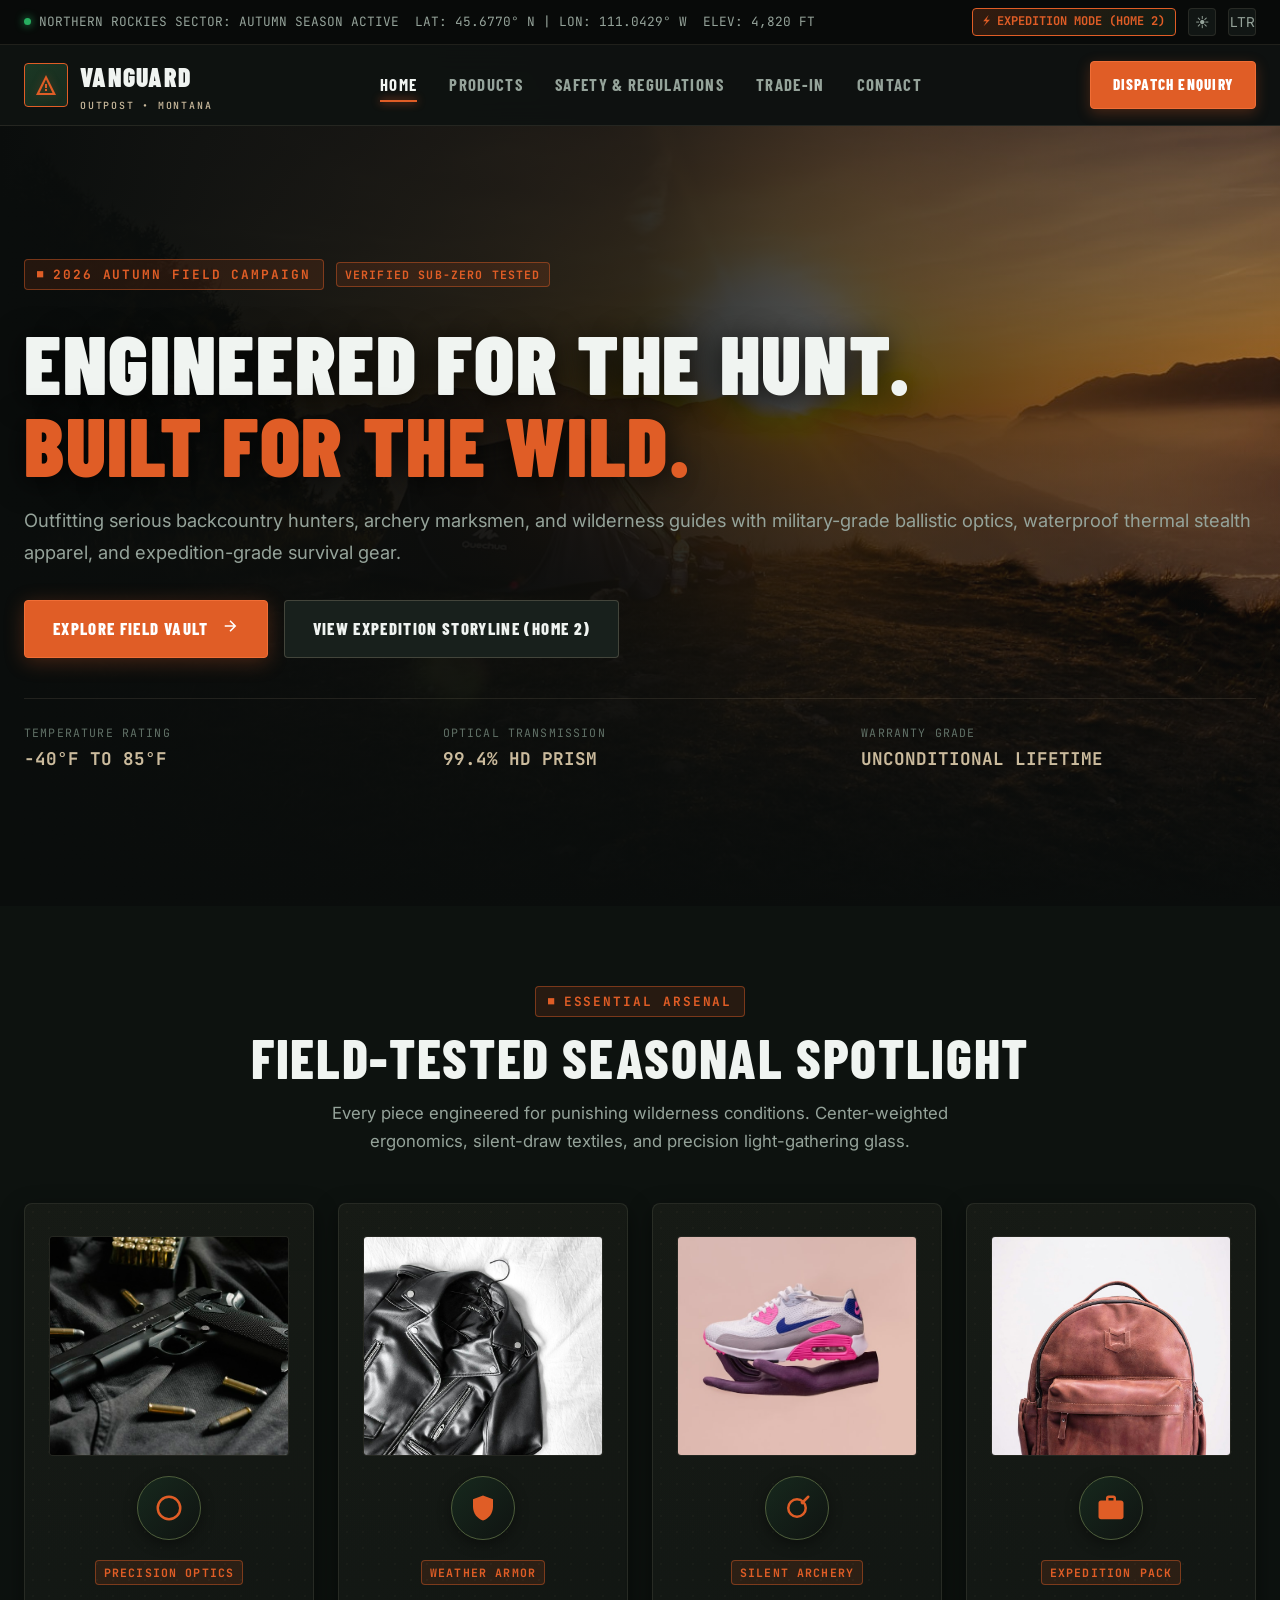
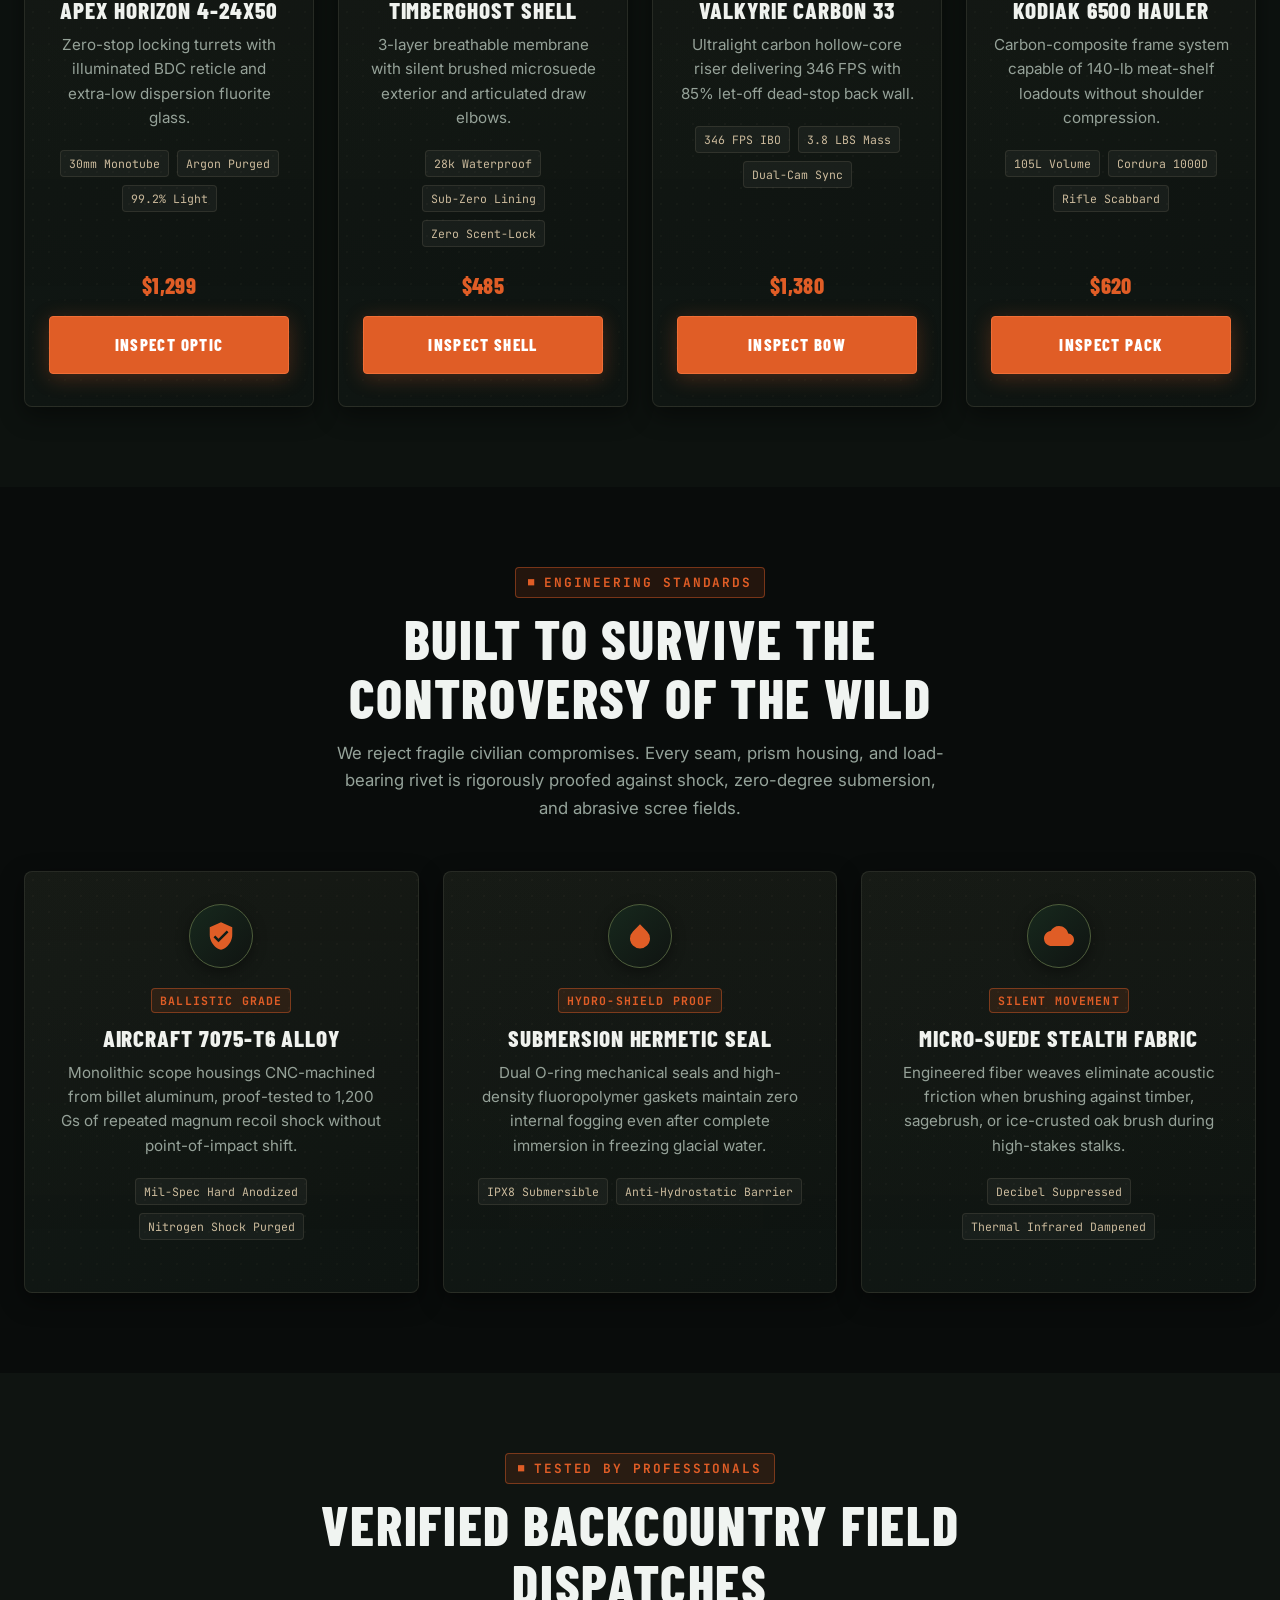
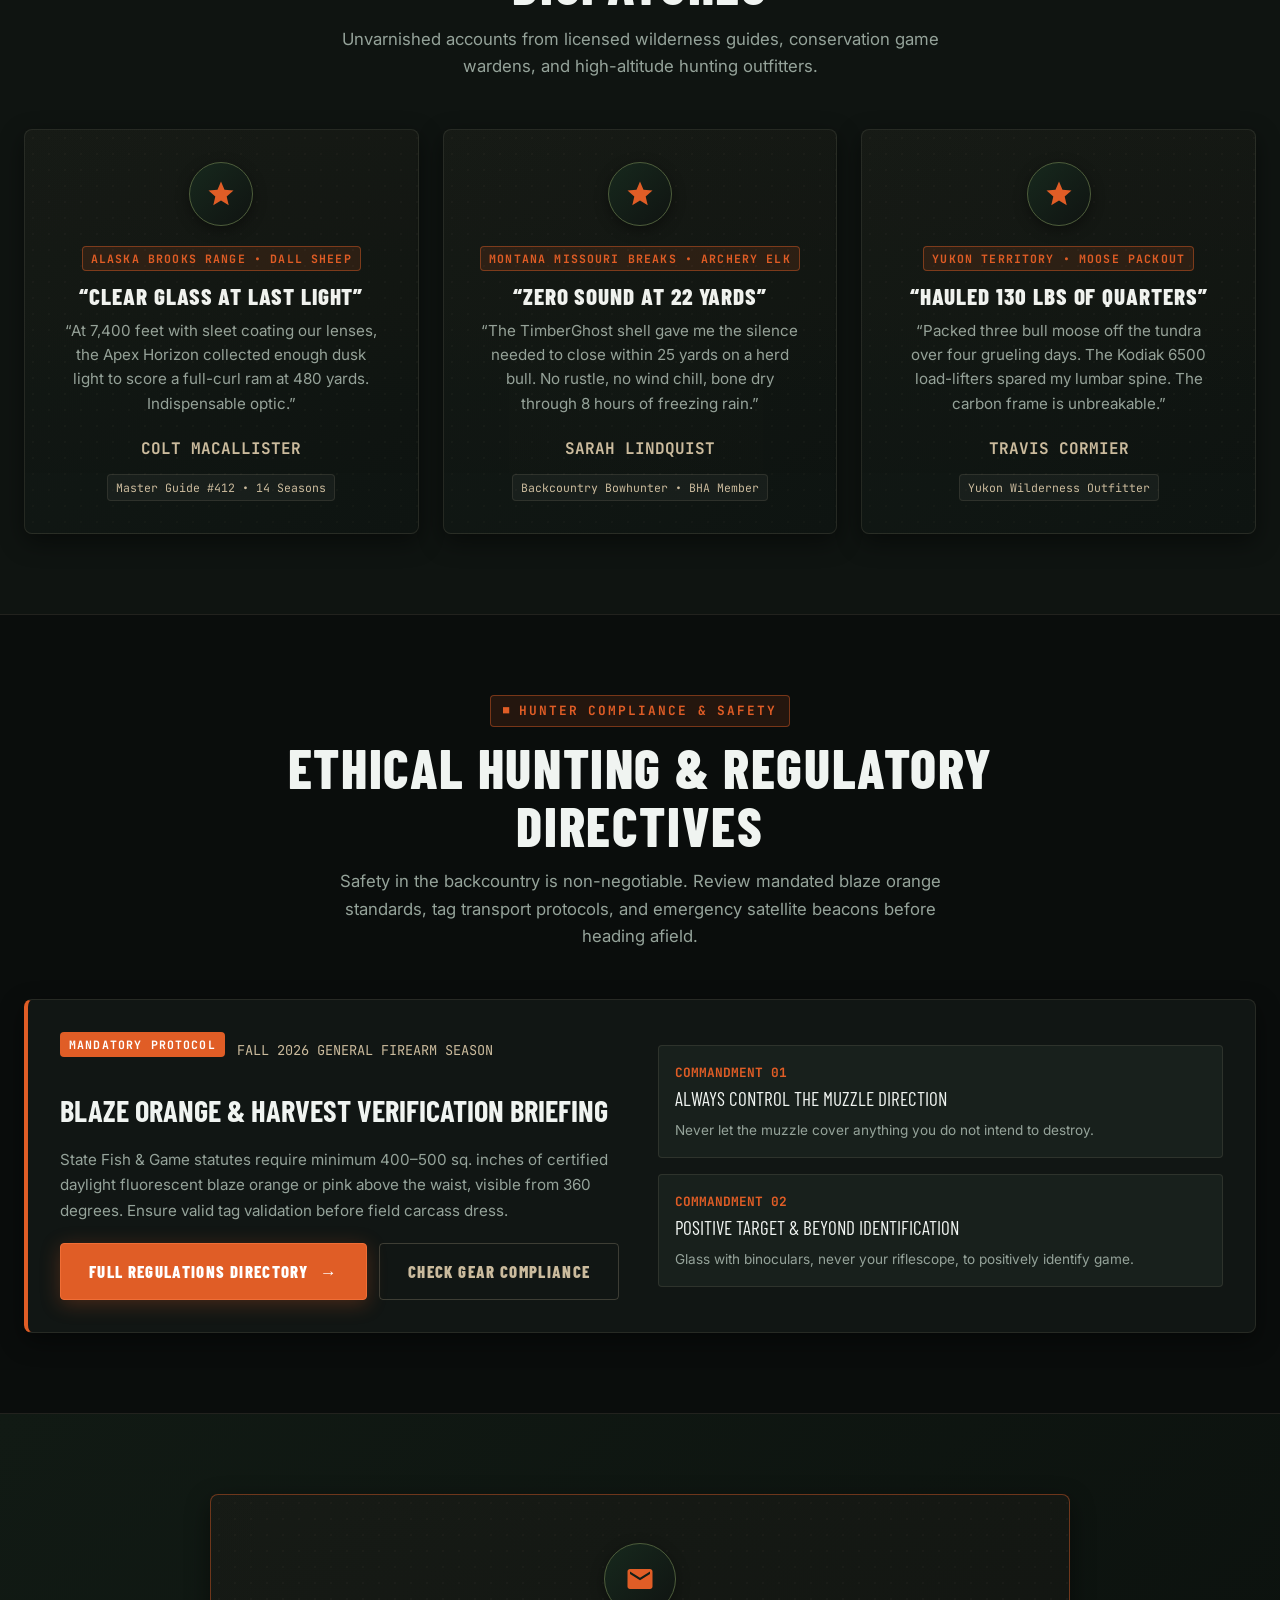
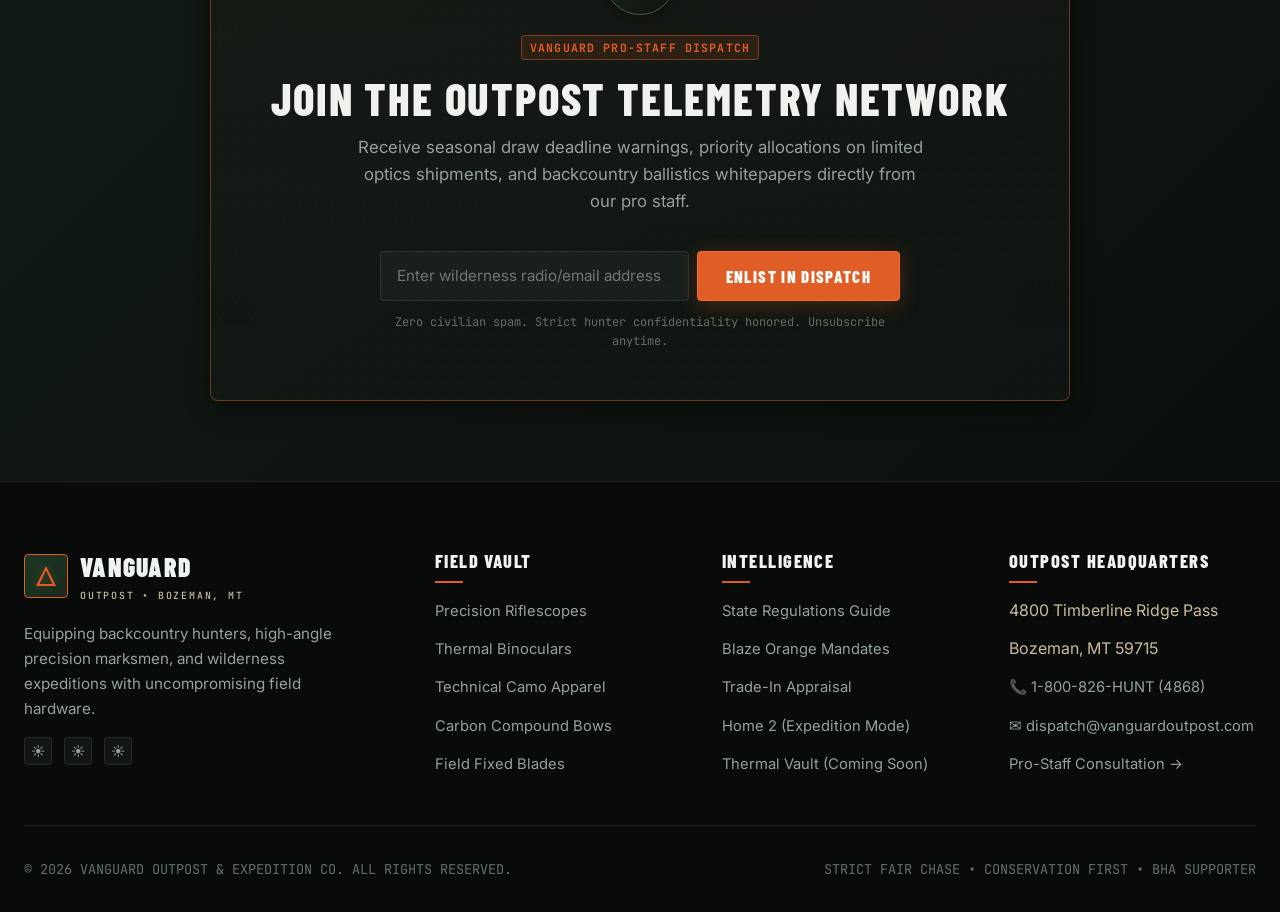
==== pages/index.html @ a349a43c "1" ====
<!DOCTYPE html>
<html lang="en" data-theme="dark" dir="ltr">
<head>
  <meta charset="UTF-8">
  <meta name="viewport" content="width=device-width, initial-scale=1.0">
  <title>Vanguard Outpost | Premium Hunting Gear & Outdoor Expedition Store</title>
  <meta name="description" content="Vanguard Outpost engineers field-tested hunting gear, precision optics, technical camouflage apparel, and backcountry survival equipment. Built for the rugged pursuit.">
  <meta name="keywords" content="hunting gear, precision optics, riflescopes, camouflage apparel, archery equipment, backcountry survival, hunter safety">
  
  <!-- Open Graph / Meta -->
  <meta property="og:type" content="website">
  <meta property="og:title" content="Vanguard Outpost | Premium Hunting Gear & Outdoor Expedition Store">
  <meta property="og:description" content="Engineered for the hunt. Built for the wild. Field-tested precision optics, technical apparel, and survival gear.">
  <meta property="og:image" content="../assets/images/hero-hunter-dawn.jpg">
  
  <!-- Stylesheets -->
  <link rel="stylesheet" href="../assets/css/style.css">
  <link rel="stylesheet" href="../assets/css/dark-mode.css">
  <link rel="stylesheet" href="../assets/css/rtl.css">
  
  <!-- JSON-LD Structured Data -->
  <script type="application/ld+json">
  {
    "@context": "https://schema.org",
    "@type": "SportingGoodsStore",
    "name": "Vanguard Outpost & Expedition Co.",
    "image": "../assets/images/contact-outpost-store.jpg",
    "description": "Premium hunting gear, technical camouflage apparel, precision optics, and expedition equipment.",
    "telephone": "+1-800-826-4868",
    "address": {
      "@type": "PostalAddress",
      "streetAddress": "4800 Timberline Ridge Pass",
      "addressLocality": "Bozeman",
      "addressRegion": "MT",
      "postalCode": "59715",
      "addressCountry": "US"
    },
    "openingHoursSpecification": [
      {
        "@type": "OpeningHoursSpecification",
        "dayOfWeek": ["Monday", "Tuesday", "Wednesday", "Thursday", "Friday", "Saturday"],
        "opens": "06:00",
        "closes": "20:00"
      }
    ]
  }
  </script>
</head>
<body>
  <a href="#main-content" class="skip-link">Skip to Main Field Content</a>

  <!-- TOP TICKER BAR: Telemetry & Home 2 Expedition Quick Switch -->
  <aside class="top-ticker-bar" aria-label="Field Telemetry and Navigation Options">
    <div class="container top-ticker-inner">
      <div class="ticker-telemetry">
        <span><span class="status-dot"></span> NORTHERN ROCKIES SECTOR: AUTUMN SEASON ACTIVE</span>
        <span>LAT: 45.6770° N | LON: 111.0429° W</span>
        <span>ELEV: 4,820 FT</span>
      </div>
      <div class="top-action-group">
        <!-- Prominent Home 2 Link (avoids cluttering navbar) -->
        <a href="home-2.html" class="home-switch-badge" title="Switch to High-Alpine Expedition Storyline">
          <span>⚡ EXPEDITION MODE (HOME 2)</span>
        </a>
        <button type="button" class="theme-toggle-btn" aria-label="Toggle Dark/Light Mode">🌙</button>
        <button type="button" class="rtl-toggle-btn" aria-label="Toggle RTL Layout">LTR</button>
      </div>
    </div>
  </aside>

  <!-- PRIMARY SITE HEADER & NAVBAR (Strictly 5 items, No Login, No Dashboard) -->
  <header class="site-header">
    <div class="container">
      <nav class="navbar" aria-label="Primary Expedition Navigation">
        <a href="index.html" class="brand-logo" aria-label="Vanguard Outpost Home">
          <div class="brand-emblem" aria-hidden="true">
            <svg viewBox="0 0 24 24"><path d="M12 2L2 22h20L12 2zm0 4.5l6.5 13.5h-13L12 6.5zM11 11h2v4h-2zm0 5h2v2h-2z"/></svg>
          </div>
          <div>
            VANGUARD
            <span class="brand-text-sub">OUTPOST &bull; MONTANA</span>
          </div>
        </a>

        <!-- Desktop Menu: Exactly 5 items -->
        <ul class="nav-menu">
          <li><a href="index.html" class="nav-link active">Home</a></li>
          <li><a href="products.html" class="nav-link">Products</a></li>
          <li><a href="safety-regulations.html" class="nav-link">Safety &amp; Regulations</a></li>
          <li><a href="trade-in.html" class="nav-link">Trade-In</a></li>
          <li><a href="contact.html" class="nav-link">Contact</a></li>
        </ul>

        <a href="contact.html" class="nav-cta-btn">
          <span>DISPATCH ENQUIRY</span>
        </a>

        <!-- Mobile Hamburger Toggle -->
        <button type="button" class="mobile-nav-toggle" aria-label="Toggle Mobile Navigation" aria-expanded="false">
          <span></span>
          <span></span>
          <span></span>
        </button>
      </nav>
    </div>
  </header>

  <!-- MOBILE NAVIGATION DRAWER -->
  <div class="mobile-drawer" role="dialog" aria-modal="true" aria-label="Mobile Navigation">
    <div>
      <div class="brand-logo">
        <div class="brand-emblem">
          <svg viewBox="0 0 24 24"><path d="M12 2L2 22h20L12 2zm0 4.5l6.5 13.5h-13L12 6.5z"/></svg>
        </div>
        <div>
          VANGUARD
          <span class="brand-text-sub">FIELD NAVIGATION</span>
        </div>
      </div>
      <ul class="mobile-nav-list">
        <li><a href="index.html" class="mobile-nav-link active"><span>01. Home</span> <span>→</span></a></li>
        <li><a href="home-2.html" class="mobile-nav-link" style="color: var(--color-blaze);"><span>02. Home 2 (Expedition)</span> <span>⚡</span></a></li>
        <li><a href="products.html" class="mobile-nav-link"><span>03. Products Vault</span> <span>→</span></a></li>
        <li><a href="safety-regulations.html" class="mobile-nav-link"><span>04. Safety &amp; Regs</span> <span>→</span></a></li>
        <li><a href="trade-in.html" class="mobile-nav-link"><span>05. Trade-In Program</span> <span>→</span></a></li>
        <li><a href="contact.html" class="mobile-nav-link"><span>06. Contact Outpost</span> <span>→</span></a></li>
        <li><a href="coming-soon.html" class="mobile-nav-link"><span>07. Thermal Drops</span> <span>✦</span></a></li>
      </ul>
    </div>
    <div>
      <a href="contact.html" class="btn btn-primary btn-block">DISPATCH PRO-STAFF</a>
      <p style="font-family: var(--font-mono); font-size: 0.75rem; color: var(--text-faint); margin-top: 16px; text-align: center;">VANGUARD OUTPOST &bull; BOZEMAN, MT</p>
    </div>
  </div>
  <div class="mobile-drawer-backdrop" aria-hidden="true"></div>

  <!-- ==========================================================================
       MAIN CONTENT: STRICT SECTION COUNT = EXACTLY 6 SECTIONS FOR HOME 1
       ========================================================================== -->
  <main id="main-content">

    <!-- SECTION 1: HERO (SEASONAL ARMORY & FIELD-GRADE EXCELLENCE) -->
    <section class="hero-1" id="section-1-hero" aria-label="Hero Showcase">
      <div class="hero-1-bg" style="background-image: url('../assets/images/hero-hunter-dawn.jpg');"></div>
      <div class="hero-1-overlay"></div>
      <div class="topography-canvas-container" aria-hidden="true">
        <canvas class="topography-canvas"></canvas>
      </div>

      <div class="container hero-1-content">
        <div class="hero-badge-group">
          <span class="section-tag">2026 AUTUMN FIELD CAMPAIGN</span>
          <span class="card-badge">VERIFIED SUB-ZERO TESTED</span>
        </div>
        <h1 class="hero-title">
          ENGINEERED FOR THE HUNT.
          <span class="highlight">BUILT FOR THE WILD.</span>
        </h1>
        <p class="hero-lead">
          Outfitting serious backcountry hunters, archery marksmen, and wilderness guides with military-grade ballistic optics, waterproof thermal stealth apparel, and expedition-grade survival gear.
        </p>
        <div class="hero-cta-group">
          <a href="products.html" class="btn btn-primary">
            <span>EXPLORE FIELD VAULT</span>
            <span class="btn-icon-right" aria-hidden="true">
              <svg viewBox="0 0 24 24"><path d="M5 12h14M12 5l7 7-7 7" stroke="currentColor" stroke-width="2" fill="none"/></svg>
            </span>
          </a>
          <a href="home-2.html" class="btn btn-secondary">
            <span>VIEW EXPEDITION STORYLINE (HOME 2)</span>
          </a>
        </div>
        <div class="hero-telemetry-grid">
          <div class="telem-item">
            <div class="telem-label">TEMPERATURE RATING</div>
            <div class="telem-value">-40°F TO 85°F</div>
          </div>
          <div class="telem-item">
            <div class="telem-label">OPTICAL TRANSMISSION</div>
            <div class="telem-value">99.4% HD PRISM</div>
          </div>
          <div class="telem-item">
            <div class="telem-label">WARRANTY GRADE</div>
            <div class="telem-value">UNCONDITIONAL LIFETIME</div>
          </div>
        </div>
      </div>
    </section>

    <!-- SECTION 2: FEATURED SEASONAL SPOTLIGHT (3D Tilt Cards, Center-Aligned) -->
    <section class="section-pad" id="section-2-spotlight" style="background: #0d120f;">
      <div class="container">
        <div class="section-header">
          <span class="section-tag">ESSENTIAL ARSENAL</span>
          <h2 class="section-title">FIELD-TESTED SEASONAL SPOTLIGHT</h2>
          <p class="section-subtitle">
            Every piece engineered for punishing wilderness conditions. Center-weighted ergonomics, silent-draw textiles, and precision light-gathering glass.
          </p>
        </div>

        <div class="grid-4">
          <!-- Item 1: Optics -->
          <article class="tilt-card" data-max-tilt="16">
            <div class="card-img-wrap">
              <img src="../assets/images/product-optics-scope.jpg" alt="Apex Horizon 4-24x50mm Tactical Hunting Riflescope" loading="lazy">
            </div>
            <div class="card-icon-wrap" aria-hidden="true">
              <div class="reticle-accent"></div>
              <svg viewBox="0 0 24 24"><circle cx="12" cy="12" r="9" stroke="currentColor" stroke-width="2" fill="none"/><path d="M12 3v18M3 12h18"/></svg>
            </div>
            <span class="card-badge">PRECISION OPTICS</span>
            <h3 class="card-title">APEX HORIZON 4-24X50</h3>
            <p class="card-desc">Zero-stop locking turrets with illuminated BDC reticle and extra-low dispersion fluorite glass.</p>
            <div class="card-specs-list">
              <span class="spec-chip">30mm Monotube</span>
              <span class="spec-chip">Argon Purged</span>
              <span class="spec-chip">99.2% Light</span>
            </div>
            <div class="card-footer">
              <div class="card-price">$1,299</div>
              <a href="products.html" class="btn btn-primary btn-block">INSPECT OPTIC</a>
            </div>
          </article>

          <!-- Item 2: Apparel -->
          <article class="tilt-card" data-max-tilt="16">
            <div class="card-img-wrap">
              <img src="../assets/images/product-apparel-jacket.jpg" alt="Vanguard TimberGhost Stealth Camo All-Weather Shell" loading="lazy">
            </div>
            <div class="card-icon-wrap" aria-hidden="true">
              <div class="reticle-accent"></div>
              <svg viewBox="0 0 24 24"><path d="M12 2L4 5v6.09c0 5.05 3.41 9.76 8 10.91 4.59-1.15 8-5.86 8-10.91V5l-8-3z"/></svg>
            </div>
            <span class="card-badge">WEATHER ARMOR</span>
            <h3 class="card-title">TIMBERGHOST SHELL</h3>
            <p class="card-desc">3-layer breathable membrane with silent brushed microsuede exterior and articulated draw elbows.</p>
            <div class="card-specs-list">
              <span class="spec-chip">28k Waterproof</span>
              <span class="spec-chip">Sub-Zero Lining</span>
              <span class="spec-chip">Zero Scent-Lock</span>
            </div>
            <div class="card-footer">
              <div class="card-price">$485</div>
              <a href="products.html" class="btn btn-primary btn-block">INSPECT SHELL</a>
            </div>
          </article>

          <!-- Item 3: Archery -->
          <article class="tilt-card" data-max-tilt="16">
            <div class="card-img-wrap">
              <img src="../assets/images/product-archery-bow.jpg" alt="Valkyrie Carbon 33 Compound Hunting Bow" loading="lazy">
            </div>
            <div class="card-icon-wrap" aria-hidden="true">
              <div class="reticle-accent"></div>
              <svg viewBox="0 0 24 24"><path d="M21.71 2.29a1 1 0 00-1.42 0l-5.6 5.6 1.42 1.42 5.6-5.6a1 1 0 000-1.42zM12 4a8 8 0 108 8 8 8 0 00-8-8zm0 14a6 6 0 116-6 6 6 0 01-6 6z"/></svg>
            </div>
            <span class="card-badge">SILENT ARCHERY</span>
            <h3 class="card-title">VALKYRIE CARBON 33</h3>
            <p class="card-desc">Ultralight carbon hollow-core riser delivering 346 FPS with 85% let-off dead-stop back wall.</p>
            <div class="card-specs-list">
              <span class="spec-chip">346 FPS IBO</span>
              <span class="spec-chip">3.8 LBS Mass</span>
              <span class="spec-chip">Dual-Cam Sync</span>
            </div>
            <div class="card-footer">
              <div class="card-price">$1,380</div>
              <a href="products.html" class="btn btn-primary btn-block">INSPECT BOW</a>
            </div>
          </article>

          <!-- Item 4: Pack -->
          <article class="tilt-card" data-max-tilt="16">
            <div class="card-img-wrap">
              <img src="../assets/images/product-pack-expedition.jpg" alt="Kodiak 6500 Expedition Load-Hauler Hunting Backpack" loading="lazy">
            </div>
            <div class="card-icon-wrap" aria-hidden="true">
              <div class="reticle-accent"></div>
              <svg viewBox="0 0 24 24"><path d="M20 6h-4V4c0-1.11-.89-2-2-2h-4c-1.11 0-2 .89-2 2v2H4c-1.11 0-1.99.89-1.99 2L2 19c0 1.11.89 2 2 2h16c1.11 0 2-.89 2-2V8c0-1.11-.89-2-2-2zm-6 0h-4V4h4v2z"/></svg>
            </div>
            <span class="card-badge">EXPEDITION PACK</span>
            <h3 class="card-title">KODIAK 6500 HAULER</h3>
            <p class="card-desc">Carbon-composite frame system capable of 140-lb meat-shelf loadouts without shoulder compression.</p>
            <div class="card-specs-list">
              <span class="spec-chip">105L Volume</span>
              <span class="spec-chip">Cordura 1000D</span>
              <span class="spec-chip">Rifle Scabbard</span>
            </div>
            <div class="card-footer">
              <div class="card-price">$620</div>
              <a href="products.html" class="btn btn-primary btn-block">INSPECT PACK</a>
            </div>
          </article>
        </div>
      </div>
    </section>

    <!-- SECTION 3: CRAFTSMANSHIP & BALLISTICS DURABILITY MATRIX -->
    <section class="section-pad" id="section-3-matrix" style="background: #090c0b; position: relative;">
      <div class="container">
        <div class="section-header">
          <span class="section-tag">ENGINEERING STANDARDS</span>
          <h2 class="section-title">BUILT TO SURVIVE THE CONTROVERSY OF THE WILD</h2>
          <p class="section-subtitle">
            We reject fragile civilian compromises. Every seam, prism housing, and load-bearing rivet is rigorously proofed against shock, zero-degree submersion, and abrasive scree fields.
          </p>
        </div>

        <div class="grid-3">
          <div class="tilt-card" data-max-tilt="12">
            <div class="card-icon-wrap" aria-hidden="true">
              <div class="reticle-accent"></div>
              <svg viewBox="0 0 24 24"><path d="M12 1L3 5v6c0 5.55 3.84 10.74 9 12 5.16-1.26 9-6.45 9-12V5l-9-4zm-2 16l-4-4 1.41-1.41L10 14.17l6.59-6.59L18 9l-8 8z"/></svg>
            </div>
            <span class="card-badge">BALLISTIC GRADE</span>
            <h3 class="card-title">AIRCRAFT 7075-T6 ALLOY</h3>
            <p class="card-desc">Monolithic scope housings CNC-machined from billet aluminum, proof-tested to 1,200 Gs of repeated magnum recoil shock without point-of-impact shift.</p>
            <div class="card-specs-list">
              <span class="spec-chip">Mil-Spec Hard Anodized</span>
              <span class="spec-chip">Nitrogen Shock Purged</span>
            </div>
          </div>

          <div class="tilt-card" data-max-tilt="12">
            <div class="card-icon-wrap" aria-hidden="true">
              <div class="reticle-accent"></div>
              <svg viewBox="0 0 24 24"><path d="M12 2.69l5.66 5.66a8 8 0 11-11.31 0z"/></svg>
            </div>
            <span class="card-badge">HYDRO-SHIELD PROOF</span>
            <h3 class="card-title">SUBMERSION HERMETIC SEAL</h3>
            <p class="card-desc">Dual O-ring mechanical seals and high-density fluoropolymer gaskets maintain zero internal fogging even after complete immersion in freezing glacial water.</p>
            <div class="card-specs-list">
              <span class="spec-chip">IPX8 Submersible</span>
              <span class="spec-chip">Anti-Hydrostatic Barrier</span>
            </div>
          </div>

          <div class="tilt-card" data-max-tilt="12">
            <div class="card-icon-wrap" aria-hidden="true">
              <div class="reticle-accent"></div>
              <svg viewBox="0 0 24 24"><path d="M19.35 10.04C18.67 6.59 15.64 4 12 4 9.11 4 6.6 5.64 5.35 8.04 2.34 8.36 0 10.91 0 14c0 3.31 2.69 6 6 6h13c2.76 0 5-2.24 5-5 0-2.64-2.05-4.78-4.65-4.96z"/></svg>
            </div>
            <span class="card-badge">SILENT MOVEMENT</span>
            <h3 class="card-title">MICRO-SUEDE STEALTH FABRIC</h3>
            <p class="card-desc">Engineered fiber weaves eliminate acoustic friction when brushing against timber, sagebrush, or ice-crusted oak brush during high-stakes stalks.</p>
            <div class="card-specs-list">
              <span class="spec-chip">Decibel Suppressed</span>
              <span class="spec-chip">Thermal Infrared Dampened</span>
            </div>
          </div>
        </div>
      </div>
    </section>

    <!-- SECTION 4: VERIFIED FIELD REPORTS & PRO-STAFF ENDORSEMENTS -->
    <section class="section-pad" id="section-4-reports" style="background: #0f1411;">
      <div class="container">
        <div class="section-header">
          <span class="section-tag">TESTED BY PROFESSIONALS</span>
          <h2 class="section-title">VERIFIED BACKCOUNTRY FIELD DISPATCHES</h2>
          <p class="section-subtitle">
            Unvarnished accounts from licensed wilderness guides, conservation game wardens, and high-altitude hunting outfitters.
          </p>
        </div>

        <div class="grid-3">
          <article class="tilt-card" data-max-tilt="14">
            <div class="card-icon-wrap" aria-hidden="true">
              <div class="reticle-accent"></div>
              <svg viewBox="0 0 24 24"><path d="M12 17.27L18.18 21l-1.64-7.03L22 9.24l-7.19-.61L12 2 9.19 8.63 2 9.24l5.46 4.73L5.82 21z"/></svg>
            </div>
            <span class="card-badge">ALASKA BROOKS RANGE &bull; DALL SHEEP</span>
            <h3 class="card-title">&ldquo;CLEAR GLASS AT LAST LIGHT&rdquo;</h3>
            <p class="card-desc">&ldquo;At 7,400 feet with sleet coating our lenses, the Apex Horizon collected enough dusk light to score a full-curl ram at 480 yards. Indispensable optic.&rdquo;</p>
            <div class="card-footer">
              <p style="font-family: var(--font-mono); font-weight: 700; color: var(--color-khaki);">COLT MACALLISTER</p>
              <span class="spec-chip">Master Guide #412 &bull; 14 Seasons</span>
            </div>
          </article>

          <article class="tilt-card" data-max-tilt="14">
            <div class="card-icon-wrap" aria-hidden="true">
              <div class="reticle-accent"></div>
              <svg viewBox="0 0 24 24"><path d="M12 17.27L18.18 21l-1.64-7.03L22 9.24l-7.19-.61L12 2 9.19 8.63 2 9.24l5.46 4.73L5.82 21z"/></svg>
            </div>
            <span class="card-badge">MONTANA MISSOURI BREAKS &bull; ARCHERY ELK</span>
            <h3 class="card-title">&ldquo;ZERO SOUND AT 22 YARDS&rdquo;</h3>
            <p class="card-desc">&ldquo;The TimberGhost shell gave me the silence needed to close within 25 yards on a herd bull. No rustle, no wind chill, bone dry through 8 hours of freezing rain.&rdquo;</p>
            <div class="card-footer">
              <p style="font-family: var(--font-mono); font-weight: 700; color: var(--color-khaki);">SARAH LINDQUIST</p>
              <span class="spec-chip">Backcountry Bowhunter &bull; BHA Member</span>
            </div>
          </article>

          <article class="tilt-card" data-max-tilt="14">
            <div class="card-icon-wrap" aria-hidden="true">
              <div class="reticle-accent"></div>
              <svg viewBox="0 0 24 24"><path d="M12 17.27L18.18 21l-1.64-7.03L22 9.24l-7.19-.61L12 2 9.19 8.63 2 9.24l5.46 4.73L5.82 21z"/></svg>
            </div>
            <span class="card-badge">YUKON TERRITORY &bull; MOOSE PACKOUT</span>
            <h3 class="card-title">&ldquo;HAULED 130 LBS OF QUARTERS&rdquo;</h3>
            <p class="card-desc">&ldquo;Packed three bull moose off the tundra over four grueling days. The Kodiak 6500 load-lifters spared my lumbar spine. The carbon frame is unbreakable.&rdquo;</p>
            <div class="card-footer">
              <p style="font-family: var(--font-mono); font-weight: 700; color: var(--color-khaki);">TRAVIS CORMIER</p>
              <span class="spec-chip">Yukon Wilderness Outfitter</span>
            </div>
          </article>
        </div>
      </div>
    </section>

    <!-- SECTION 5: HUNTING SEASON REGULATORY & SAFETY INTELLIGENCE PREVIEW -->
    <section class="section-pad" id="section-5-regulations" style="background: #0a0d0c; border-top: 1px solid var(--border-subtle); border-bottom: 1px solid var(--border-subtle);">
      <div class="container">
        <div class="section-header">
          <span class="section-tag">HUNTER COMPLIANCE &amp; SAFETY</span>
          <h2 class="section-title">ETHICAL HUNTING &amp; REGULATORY DIRECTIVES</h2>
          <p class="section-subtitle">
            Safety in the backcountry is non-negotiable. Review mandated blaze orange standards, tag transport protocols, and emergency satellite beacons before heading afield.
          </p>
        </div>

        <div class="tool-box" style="border-left: 4px solid var(--color-blaze);">
          <div class="grid-2" style="align-items: center;">
            <div>
              <div style="display: flex; align-items: center; gap: 12px; margin-bottom: 16px;">
                <span class="card-badge" style="background: var(--color-blaze); color: #fff;">MANDATORY PROTOCOL</span>
                <span style="font-family: var(--font-mono); font-size: 0.85rem; color: var(--color-khaki);">FALL 2026 GENERAL FIREARM SEASON</span>
              </div>
              <h3 style="font-family: var(--font-display); font-size: 1.9rem; text-transform: uppercase; color: var(--text-main); margin-bottom: 12px;">
                BLAZE ORANGE &amp; HARVEST VERIFICATION BRIEFING
              </h3>
              <p style="color: var(--text-muted); font-size: 0.95rem; margin-bottom: 20px;">
                State Fish &amp; Game statutes require minimum 400–500 sq. inches of certified daylight fluorescent blaze orange or pink above the waist, visible from 360 degrees. Ensure valid tag validation before field carcass dress.
              </p>
              <div style="display: flex; gap: 12px; flex-wrap: wrap;">
                <a href="safety-regulations.html" class="btn btn-primary">
                  <span>FULL REGULATIONS DIRECTORY</span>
                  <span class="btn-icon-right" aria-hidden="true">→</span>
                </a>
                <a href="trade-in.html" class="btn btn-outline">
                  <span>CHECK GEAR COMPLIANCE</span>
                </a>
              </div>
            </div>

            <div style="display: flex; flex-direction: column; gap: 16px;">
              <div style="background: var(--bg-surface-elevated); padding: 16px; border-radius: var(--radius-sm); border: 1px solid var(--border-subtle);">
                <div style="font-family: var(--font-mono); font-size: 0.8rem; color: var(--color-blaze); font-weight: 700;">COMMANDMENT 01</div>
                <div style="font-family: var(--font-display); font-size: 1.2rem; text-transform: uppercase;">ALWAYS CONTROL THE MUZZLE DIRECTION</div>
                <p style="font-size: 0.85rem; color: var(--text-muted); margin-top: 4px;">Never let the muzzle cover anything you do not intend to destroy.</p>
              </div>

              <div style="background: var(--bg-surface-elevated); padding: 16px; border-radius: var(--radius-sm); border: 1px solid var(--border-subtle);">
                <div style="font-family: var(--font-mono); font-size: 0.8rem; color: var(--color-blaze); font-weight: 700;">COMMANDMENT 02</div>
                <div style="font-family: var(--font-display); font-size: 1.2rem; text-transform: uppercase;">POSITIVE TARGET &amp; BEYOND IDENTIFICATION</div>
                <p style="font-size: 0.85rem; color: var(--text-muted); margin-top: 4px;">Glass with binoculars, never your riflescope, to positively identify game.</p>
              </div>
            </div>
          </div>
        </div>
      </div>
    </section>

    <!-- SECTION 6: OUTPOST FIELD DISPATCH & NEWSLETTER (Call to Action) -->
    <section class="section-pad" id="section-6-dispatch" style="background: linear-gradient(135deg, #111a14, #0b100d); position: relative;">
      <div class="container" style="position: relative; z-index: 2;">
        <div class="tilt-card" data-max-tilt="8" style="padding: var(--space-12) var(--space-8); max-width: 860px; margin: 0 auto; border: 1.5px solid var(--border-accent);">
          <div class="card-icon-wrap" aria-hidden="true" style="width: 72px; height: 72px;">
            <svg viewBox="0 0 24 24"><path d="M20 4H4c-1.1 0-1.99.9-1.99 2L2 18c0 1.1.9 2 2 2h16c1.1 0 2-.9 2-2V6c0-1.1-.9-2-2-2zm0 4l-8 5-8-5V6l8 5 8-5v2z"/></svg>
          </div>
          <span class="card-badge">VANGUARD PRO-STAFF DISPATCH</span>
          <h2 class="card-title" style="font-size: clamp(2rem, 4vw, 2.8rem);">JOIN THE OUTPOST TELEMETRY NETWORK</h2>
          <p class="card-desc" style="max-width: 580px; font-size: 1.05rem;">
            Receive seasonal draw deadline warnings, priority allocations on limited optics shipments, and backcountry ballistics whitepapers directly from our pro staff.
          </p>

          <form data-validate="true" data-success-title="TELEMETRY REGISTERED" data-success-msg="Welcome to the Vanguard Field Network. Check your radio inbox for your pro-staff field guide." style="width: 100%; max-width: 520px; margin-top: 16px;">
            <div style="display: flex; gap: 8px; flex-direction: column;">
              <div style="display: flex; gap: 8px; flex-wrap: wrap;">
                <input type="email" id="newsletter-email" class="form-control" placeholder="Enter wilderness radio/email address" required style="flex: 1; min-width: 240px;" aria-label="Wilderness Radio or Email Address">
                <button type="submit" class="btn btn-primary" style="flex-shrink: 0;">ENLIST IN DISPATCH</button>
              </div>
              <span class="error-msg" data-error-for="newsletter-email">Please enter a valid wilderness radio or email address.</span>
            </div>
            <p style="font-family: var(--font-mono); font-size: 0.75rem; color: var(--text-faint); margin-top: 12px;">Zero civilian spam. Strict hunter confidentiality honored. Unsubscribe anytime.</p>
          </form>
        </div>
      </div>
    </section>

  </main>

  <!-- SITE FOOTER -->
  <footer class="site-footer">
    <div class="container">
      <div class="footer-grid">
        <div class="footer-brand">
          <div class="brand-logo">
            <div class="brand-emblem" aria-hidden="true">
              <svg viewBox="0 0 24 24"><path d="M12 2L2 22h20L12 2zm0 4.5l6.5 13.5h-13L12 6.5z"/></svg>
            </div>
            <div>
              VANGUARD
              <span class="brand-text-sub">OUTPOST &bull; BOZEMAN, MT</span>
            </div>
          </div>
          <p>
            Equipping backcountry hunters, high-angle precision marksmen, and wilderness expeditions with uncompromising field hardware.
          </p>
          <div style="display: flex; gap: 12px; margin-top: 16px;">
            <a href="https://instagram.com" target="_blank" rel="noopener" class="theme-toggle-btn" aria-label="Follow us on Instagram">IG</a>
            <a href="https://youtube.com" target="_blank" rel="noopener" class="theme-toggle-btn" aria-label="Watch field videos on YouTube">YT</a>
            <a href="https://facebook.com" target="_blank" rel="noopener" class="theme-toggle-btn" aria-label="Join our Facebook community">FB</a>
          </div>
        </div>

        <div>
          <h4 class="footer-heading">FIELD VAULT</h4>
          <ul class="footer-nav">
            <li><a href="products.html">Precision Riflescopes</a></li>
            <li><a href="products.html">Thermal Binoculars</a></li>
            <li><a href="products.html">Technical Camo Apparel</a></li>
            <li><a href="products.html">Carbon Compound Bows</a></li>
            <li><a href="products.html">Field Fixed Blades</a></li>
          </ul>
        </div>

        <div>
          <h4 class="footer-heading">INTELLIGENCE</h4>
          <ul class="footer-nav">
            <li><a href="safety-regulations.html">State Regulations Guide</a></li>
            <li><a href="safety-regulations.html">Blaze Orange Mandates</a></li>
            <li><a href="trade-in.html">Trade-In Appraisal</a></li>
            <li><a href="home-2.html">Home 2 (Expedition Mode)</a></li>
            <li><a href="coming-soon.html">Thermal Vault (Coming Soon)</a></li>
          </ul>
        </div>

        <div>
          <h4 class="footer-heading">OUTPOST HEADQUARTERS</h4>
          <ul class="footer-nav">
            <li><span style="color: var(--color-khaki);">4800 Timberline Ridge Pass</span></li>
            <li><span style="color: var(--color-khaki);">Bozeman, MT 59715</span></li>
            <li><a href="tel:+18008264868">📞 1-800-826-HUNT (4868)</a></li>
            <li><a href="mailto:dispatch@vanguardoutpost.com">✉ dispatch@vanguardoutpost.com</a></li>
            <li><a href="contact.html">Pro-Staff Consultation &rarr;</a></li>
          </ul>
        </div>
      </div>

      <div class="footer-bottom">
        <div>&copy; 2026 VANGUARD OUTPOST &amp; EXPEDITION CO. ALL RIGHTS RESERVED.</div>
        <div>STRICT FAIR CHASE &bull; CONSERVATION FIRST &bull; BHA SUPPORTER</div>
      </div>
    </div>
  </footer>

  <!-- Back to Top Button -->
  <button type="button" class="back-to-top" aria-label="Scroll back to top">↑</button>

  <!-- Scripts -->
  <script src="../assets/js/plugins/tilt.js"></script>
  <script src="../assets/js/plugins/topography-bg.js"></script>
  <script src="../assets/js/main.js"></script>
</body>
</html>
---- assets/css/style.css ----
/* ==========================================================================
   VANGUARD OUTPOST & EXPEDITION CO. — MASTER DESIGN SYSTEM
   Theme: Rugged, Technical, Premium Outdoor & Hunting Outfitter
   Strict Rule: Center-aligned icons & text inside ALL cards on ALL viewports
   Strict Rule: Explicit layouts for Mobile (<640px), Tablet (640-1023px), 1024px, Desktop
   ========================================================================== */

@import url('https://fonts.googleapis.com/css2?family=Barlow+Condensed:ital,wght@0,400;0,600;0,700;0,800;0,900;1,700&family=Inter:wght@300;400;500;600;700&family=JetBrains+Mono:wght@400;500;700&family=Oswald:wght@500;600;700&display=swap');

:root {
  /* Outdoor Rugged Color Palette */
  --bg-base: #0a0d0c;
  --bg-surface: #111614;
  --bg-surface-elevated: #18201c;
  --bg-card: #131916;
  --bg-card-hover: #1b2420;
  --bg-overlay: rgba(10, 13, 12, 0.88);

  --color-primary: #172a1e;
  --color-primary-light: #233f2d;
  --color-pine: #1b3824;
  --color-gunmetal: #0f1311;
  --color-charcoal: #1c221f;

  /* High-Visibility Hunting Accent */
  --color-blaze: #e05d26;
  --color-blaze-hover: #f06e36;
  --color-blaze-glow: rgba(224, 93, 38, 0.28);
  --color-blaze-subtle: rgba(224, 93, 38, 0.12);

  /* Earthy Natural Tones */
  --color-olive: #4d5d3b;
  --color-olive-light: #6a7f53;
  --color-khaki: #cbbb9d;
  --color-khaki-subtle: rgba(203, 187, 157, 0.15);
  --color-tan: #e3d7bf;

  /* Text Colors */
  --text-main: #f0f4f1;
  --text-muted: #95a39a;
  --text-faint: #607066;
  --text-inverse: #0a0d0c;

  /* Borders & Dividers */
  --border-subtle: rgba(203, 187, 157, 0.12);
  --border-medium: rgba(203, 187, 157, 0.24);
  --border-accent: rgba(224, 93, 38, 0.45);
  --border-glow: 0 0 18px rgba(224, 93, 38, 0.25);

  /* Typography */
  --font-display: 'Barlow Condensed', 'Oswald', sans-serif;
  --font-body: 'Inter', -apple-system, BlinkMacSystemFont, sans-serif;
  --font-mono: 'JetBrains Mono', monospace;

  /* Spacing Scale (4px/8px modular grid) */
  --space-1: 4px;
  --space-2: 8px;
  --space-3: 12px;
  --space-4: 16px;
  --space-5: 20px;
  --space-6: 24px;
  --space-8: 32px;
  --space-10: 40px;
  --space-12: 48px;
  --space-16: 64px;
  --space-20: 80px;
  --space-24: 96px;
  --space-32: 128px;

  /* Radius */
  --radius-sm: 4px;
  --radius-md: 8px;
  --radius-lg: 12px;
  --radius-full: 9999px;

  /* Shadows */
  --shadow-sm: 0 2px 8px rgba(0, 0, 0, 0.35);
  --shadow-md: 0 8px 24px rgba(0, 0, 0, 0.45);
  --shadow-lg: 0 16px 40px rgba(0, 0, 0, 0.65);
  --shadow-tilt: 0 20px 45px -10px rgba(0, 0, 0, 0.8), 0 0 25px rgba(224, 93, 38, 0.12);

  /* Transitions */
  --transition-fast: 0.18s cubic-bezier(0.16, 1, 0.3, 1);
  --transition-normal: 0.28s cubic-bezier(0.16, 1, 0.3, 1);
  --transition-smooth: 0.45s cubic-bezier(0.16, 1, 0.3, 1);
}

/* ==========================================================================
   RESET & BASE STYLES
   ========================================================================== */
*, *::before, *::after {
  box-sizing: border-box;
  margin: 0;
  padding: 0;
}

html {
  font-size: 16px;
  scroll-behavior: smooth;
  -webkit-text-size-adjust: 100%;
}

body {
  background-color: var(--bg-base);
  color: var(--text-main);
  font-family: var(--font-body);
  font-size: 1rem;
  line-height: 1.65;
  overflow-x: hidden;
  position: relative;
  background-image: 
    radial-gradient(circle at 15% 20%, rgba(27, 56, 36, 0.15) 0%, transparent 40%),
    radial-gradient(circle at 85% 75%, rgba(224, 93, 38, 0.08) 0%, transparent 45%),
    linear-gradient(to bottom, var(--bg-base), #0e1310);
  background-attachment: fixed;
}

img {
  max-width: 100%;
  height: auto;
  display: block;
  object-fit: cover;
}

a {
  color: inherit;
  text-decoration: none;
  transition: color var(--transition-fast);
}

button, input, select, textarea {
  font-family: inherit;
  font-size: inherit;
  color: inherit;
}

button {
  cursor: pointer;
  border: none;
  background: none;
}

ul, ol {
  list-style: none;
}

/* Skip link for accessibility */
.skip-link {
  position: absolute;
  top: -100px;
  left: var(--space-4);
  background: var(--color-blaze);
  color: #fff;
  padding: var(--space-2) var(--space-4);
  z-index: 9999;
  font-weight: 700;
  border-radius: var(--radius-sm);
  transition: top var(--transition-fast);
}
.skip-link:focus {
  top: var(--space-4);
}

/* Container */
.container {
  width: 100%;
  max-width: 1280px;
  margin-left: auto;
  margin-right: auto;
  padding-left: var(--space-6);
  padding-right: var(--space-6);
}

/* Section Header (Center-Aligned, Rugged Typography) */
.section-header {
  text-align: center;
  max-width: 780px;
  margin: 0 auto var(--space-12);
  position: relative;
}

.section-tag {
  display: inline-flex;
  align-items: center;
  gap: var(--space-2);
  font-family: var(--font-mono);
  font-size: 0.8rem;
  font-weight: 700;
  text-transform: uppercase;
  letter-spacing: 0.15em;
  color: var(--color-blaze);
  background: var(--color-blaze-subtle);
  border: 1px solid var(--border-accent);
  padding: var(--space-1) var(--space-3);
  border-radius: var(--radius-sm);
  margin-bottom: var(--space-3);
}

.section-tag::before {
  content: "■";
  font-size: 0.65rem;
}

.section-title {
  font-family: var(--font-display);
  font-size: clamp(2.2rem, 4.5vw, 3.4rem);
  font-weight: 800;
  text-transform: uppercase;
  letter-spacing: 0.03em;
  line-height: 1.08;
  color: var(--text-main);
  margin-bottom: var(--space-3);
}

.section-subtitle {
  font-size: 1.05rem;
  color: var(--text-muted);
  max-width: 620px;
  margin: 0 auto;
}

/* Section Wrapper */
.section-pad {
  padding-top: var(--space-20);
  padding-bottom: var(--space-20);
  position: relative;
}

/* Background Topographic Canvas */
.topography-canvas-container {
  position: absolute;
  top: 0;
  left: 0;
  width: 100%;
  height: 100%;
  overflow: hidden;
  pointer-events: none;
  z-index: 1;
}

.topography-canvas {
  width: 100%;
  height: 100%;
  opacity: 0.85;
}

/* ==========================================================================
   TOP ANNOUNCEMENT BAR & HOME 2 QUICK ACCORD
   ========================================================================== */
.top-ticker-bar {
  background: #080a09;
  border-bottom: 1px solid var(--border-subtle);
  padding: var(--space-2) 0;
  font-size: 0.8rem;
  position: relative;
  z-index: 101;
}

.top-ticker-inner {
  display: flex;
  align-items: center;
  justify-content: space-between;
  gap: var(--space-4);
}

.ticker-telemetry {
  display: flex;
  align-items: center;
  gap: var(--space-4);
  font-family: var(--font-mono);
  color: var(--text-muted);
}

.ticker-telemetry span {
  display: inline-flex;
  align-items: center;
  gap: var(--space-2);
}

.status-dot {
  width: 7px;
  height: 7px;
  border-radius: 50%;
  background-color: #27ae60;
  box-shadow: 0 0 8px #27ae60;
  animation: pulse-green 2s infinite ease-in-out;
}

@keyframes pulse-green {
  0%, 100% { opacity: 1; transform: scale(1); }
  50% { opacity: 0.4; transform: scale(0.85); }
}

.top-action-group {
  display: flex;
  align-items: center;
  gap: var(--space-3);
}

.home-switch-badge {
  display: inline-flex;
  align-items: center;
  gap: var(--space-2);
  background: linear-gradient(135deg, rgba(224, 93, 38, 0.2), rgba(27, 56, 36, 0.4));
  border: 1px solid var(--color-blaze);
  color: var(--color-blaze);
  font-family: var(--font-mono);
  font-size: 0.75rem;
  font-weight: 700;
  padding: 3px 10px;
  border-radius: var(--radius-sm);
  transition: all var(--transition-fast);
}
.home-switch-badge:hover {
  background: var(--color-blaze);
  color: #fff;
  transform: translateY(-1px);
}

.theme-toggle-btn, .rtl-toggle-btn {
  display: inline-flex;
  align-items: center;
  justify-content: center;
  width: 28px;
  height: 28px;
  border-radius: var(--radius-sm);
  border: 1px solid var(--border-subtle);
  background: var(--bg-surface);
  color: var(--text-muted);
  font-size: 0.85rem;
  transition: all var(--transition-fast);
}

.theme-toggle-btn:hover, .rtl-toggle-btn:hover {
  border-color: var(--color-blaze);
  color: var(--color-blaze);
}

/* ==========================================================================
   PRIMARY NAVIGATION (Strict: Max 5 items, No Login, No Dashboard)
   Home | Products | Safety & Regulations | Trade-In | Contact
   ========================================================================== */
.site-header {
  position: sticky;
  top: 0;
  z-index: 100;
  background: rgba(15, 19, 17, 0.94);
  backdrop-filter: blur(14px);
  -webkit-backdrop-filter: blur(14px);
  border-bottom: 1px solid var(--border-subtle);
  transition: background-color var(--transition-normal), border-color var(--transition-normal);
}

.site-header.is-scrolled {
  background: rgba(11, 14, 12, 0.98);
  border-bottom-color: var(--border-accent);
  box-shadow: 0 10px 30px rgba(0, 0, 0, 0.6);
}

.navbar {
  display: flex;
  align-items: center;
  justify-content: space-between;
  height: 80px;
}

/* Brand Logo */
.brand-logo {
  display: flex;
  align-items: center;
  gap: var(--space-3);
  font-family: var(--font-display);
  font-size: 1.6rem;
  font-weight: 900;
  letter-spacing: 0.05em;
  text-transform: uppercase;
  color: var(--text-main);
}

.brand-emblem {
  width: 44px;
  height: 44px;
  background: linear-gradient(135deg, var(--color-pine), var(--color-primary));
  border: 1.5px solid var(--color-blaze);
  display: flex;
  align-items: center;
  justify-content: center;
  border-radius: var(--radius-sm);
  position: relative;
  overflow: hidden;
}

.brand-emblem svg {
  width: 24px;
  height: 24px;
  fill: var(--color-blaze);
  filter: drop-shadow(0 0 4px var(--color-blaze-glow));
}

.brand-text-sub {
  display: block;
  font-family: var(--font-mono);
  font-size: 0.62rem;
  letter-spacing: 0.18em;
  color: var(--color-khaki);
  font-weight: 500;
}

/* Desktop Nav Menu (Strictly 5 items) */
.nav-menu {
  display: flex;
  align-items: center;
  gap: var(--space-8);
}

.nav-link {
  font-family: var(--font-display);
  font-size: 1.05rem;
  font-weight: 700;
  letter-spacing: 0.08em;
  text-transform: uppercase;
  color: var(--text-muted);
  position: relative;
  padding: var(--space-2) 0;
  transition: color var(--transition-fast);
}

.nav-link::after {
  content: "";
  position: absolute;
  bottom: 0;
  left: 0;
  width: 0;
  height: 2px;
  background: var(--color-blaze);
  box-shadow: 0 0 8px var(--color-blaze);
  transition: width var(--transition-normal);
}

.nav-link:hover, .nav-link.active {
  color: var(--text-main);
}

.nav-link:hover::after, .nav-link.active::after {
  width: 100%;
}

.nav-cta-btn {
  display: inline-flex;
  align-items: center;
  gap: var(--space-2);
  background: var(--color-blaze);
  color: #fff;
  font-family: var(--font-display);
  font-size: 0.95rem;
  font-weight: 800;
  text-transform: uppercase;
  letter-spacing: 0.08em;
  padding: 10px 22px;
  border-radius: var(--radius-sm);
  border: 1px solid var(--color-blaze-hover);
  box-shadow: 0 4px 14px var(--color-blaze-glow);
  transition: all var(--transition-fast);
}

.nav-cta-btn:hover {
  background: var(--color-blaze-hover);
  transform: translateY(-2px);
  box-shadow: 0 6px 20px rgba(224, 93, 38, 0.45);
}

/* Mobile Hamburger Toggle */
.mobile-nav-toggle {
  display: none;
  flex-direction: column;
  justify-content: space-between;
  width: 44px;
  height: 44px;
  padding: 11px 9px;
  background: var(--bg-surface-elevated);
  border: 1px solid var(--border-subtle);
  border-radius: var(--radius-sm);
  z-index: 102;
}

.mobile-nav-toggle span {
  display: block;
  height: 2.5px;
  width: 100%;
  background: var(--text-main);
  border-radius: 2px;
  transition: transform var(--transition-normal), opacity var(--transition-normal);
}

.mobile-nav-toggle.is-active span:nth-child(1) {
  transform: translateY(7.5px) rotate(45deg);
  background: var(--color-blaze);
}
.mobile-nav-toggle.is-active span:nth-child(2) {
  opacity: 0;
}
.mobile-nav-toggle.is-active span:nth-child(3) {
  transform: translateY(-7.5px) rotate(-45deg);
  background: var(--color-blaze);
}

/* Mobile Navigation Drawer */
.mobile-drawer {
  position: fixed;
  top: 0;
  right: -100%;
  width: min(88vw, 360px);
  height: 100vh;
  background: #0d120f;
  border-left: 1px solid var(--border-accent);
  padding: var(--space-20) var(--space-6) var(--space-10);
  display: flex;
  flex-direction: column;
  justify-content: space-between;
  z-index: 99;
  transition: right var(--transition-smooth);
  box-shadow: -15px 0 40px rgba(0, 0, 0, 0.85);
  overflow-y: auto;
}

.mobile-drawer.is-open {
  right: 0;
}

.mobile-nav-list {
  display: flex;
  flex-direction: column;
  gap: var(--space-4);
  margin-top: var(--space-6);
}

.mobile-nav-link {
  font-family: var(--font-display);
  font-size: 1.45rem;
  font-weight: 800;
  text-transform: uppercase;
  letter-spacing: 0.06em;
  color: var(--text-muted);
  display: flex;
  align-items: center;
  justify-content: space-between;
  padding: var(--space-2) 0;
  border-bottom: 1px solid var(--border-subtle);
  transition: color var(--transition-fast);
}

.mobile-nav-link:hover, .mobile-nav-link.active {
  color: var(--color-blaze);
  padding-left: var(--space-2);
}

.mobile-drawer-backdrop {
  position: fixed;
  inset: 0;
  background: rgba(0, 0, 0, 0.75);
  backdrop-filter: blur(4px);
  z-index: 98;
  opacity: 0;
  pointer-events: none;
  transition: opacity var(--transition-normal);
}

.mobile-drawer-backdrop.is-active {
  opacity: 1;
  pointer-events: auto;
}

/* ==========================================================================
   BUTTON SYSTEM (Uniform styling site-wide)
   ========================================================================== */
.btn {
  display: inline-flex;
  align-items: center;
  justify-content: center;
  gap: var(--space-3);
  font-family: var(--font-display);
  font-size: 1.05rem;
  font-weight: 800;
  text-transform: uppercase;
  letter-spacing: 0.08em;
  padding: 14px 28px;
  border-radius: var(--radius-sm);
  transition: all var(--transition-normal);
  position: relative;
  overflow: hidden;
  text-align: center;
  min-height: 48px;
}

.btn-primary {
  background: var(--color-blaze);
  color: #ffffff;
  border: 1px solid var(--color-blaze-hover);
  box-shadow: 0 4px 20px var(--color-blaze-glow);
}

.btn-primary:hover {
  background: var(--color-blaze-hover);
  box-shadow: 0 8px 30px rgba(224, 93, 38, 0.45);
  transform: translateY(-2px);
}

.btn-secondary {
  background: var(--bg-surface-elevated);
  color: var(--text-main);
  border: 1px solid var(--border-medium);
}

.btn-secondary:hover {
  background: var(--color-primary);
  border-color: var(--color-khaki);
  color: #fff;
  transform: translateY(-2px);
}

.btn-outline {
  background: transparent;
  color: var(--color-khaki);
  border: 1px solid var(--border-medium);
}

.btn-outline:hover {
  background: var(--color-khaki-subtle);
  border-color: var(--color-blaze);
  color: var(--text-main);
  transform: translateY(-2px);
}

.btn-block {
  width: 100%;
}

.btn-icon-right svg {
  width: 18px;
  height: 18px;
  transition: transform var(--transition-fast);
}

.btn:hover .btn-icon-right svg {
  transform: translateX(4px);
}

/* ==========================================================================
   3D TILT CARD SYSTEM (MANDATORY: Center-aligned in ALL views)
   ========================================================================== */
.tilt-card {
  background: linear-gradient(145deg, #131a16, #0e1411);
  border: 1px solid var(--border-subtle);
  border-radius: var(--radius-md);
  padding: var(--space-8) var(--space-6);
  position: relative;
  overflow: hidden;
  box-shadow: var(--shadow-md);
  transition: border-color var(--transition-normal), box-shadow var(--transition-normal);
  
  /* CRITICAL REQUIREMENT: Center-aligned icons & text in ALL views */
  display: flex;
  flex-direction: column;
  align-items: center;
  justify-content: flex-start;
  text-align: center;
  height: 100%;
  transform-style: preserve-3d;
  perspective: 1000px;
}

.tilt-card::before {
  content: "";
  position: absolute;
  inset: 0;
  background-image: 
    radial-gradient(rgba(203, 187, 157, 0.05) 1px, transparent 1px),
    linear-gradient(to bottom, rgba(224, 93, 38, 0.04), transparent);
  background-size: 16px 16px, 100% 100%;
  opacity: 0.6;
  pointer-events: none;
}

.tilt-card:hover {
  border-color: var(--border-accent);
  box-shadow: var(--shadow-tilt);
}

/* Dynamic Specular Glare */
.tilt-glare {
  position: absolute;
  inset: 0;
  pointer-events: none;
  opacity: 0;
  transition: opacity 0.3s ease;
  z-index: 5;
}

/* Center-Aligned Card Internal Components */
.card-icon-wrap {
  width: 64px;
  height: 64px;
  border-radius: 50%;
  background: linear-gradient(135deg, rgba(23, 42, 30, 0.9), rgba(15, 19, 17, 0.9));
  border: 1.5px solid var(--color-olive);
  display: flex;
  align-items: center;
  justify-content: center;
  margin: 0 auto var(--space-5);
  color: var(--color-blaze);
  box-shadow: 0 4px 14px rgba(0, 0, 0, 0.4);
  transition: transform var(--transition-normal), border-color var(--transition-normal), box-shadow var(--transition-normal);
  position: relative;
  z-index: 2;
}

.tilt-card:hover .card-icon-wrap {
  transform: scale(1.1) translateZ(20px);
  border-color: var(--color-blaze);
  box-shadow: 0 0 20px var(--color-blaze-glow);
}

.card-icon-wrap svg {
  width: 30px;
  height: 30px;
  fill: currentColor;
}

/* Reticle Zoom / Compass Spin Accent */
.reticle-accent {
  position: absolute;
  inset: -6px;
  border: 1px dashed rgba(224, 93, 38, 0.4);
  border-radius: 50%;
  opacity: 0;
  transition: opacity var(--transition-normal), transform 1.2s ease;
}

.tilt-card:hover .reticle-accent {
  opacity: 1;
  transform: rotate(90deg);
}

.card-badge {
  display: inline-flex;
  align-items: center;
  gap: var(--space-1);
  font-family: var(--font-mono);
  font-size: 0.72rem;
  font-weight: 700;
  letter-spacing: 0.1em;
  text-transform: uppercase;
  color: var(--color-blaze);
  background: var(--color-blaze-subtle);
  border: 1px solid var(--border-accent);
  padding: 2px 8px;
  border-radius: var(--radius-sm);
  margin-bottom: var(--space-3);
}

.card-title {
  font-family: var(--font-display);
  font-size: 1.45rem;
  font-weight: 800;
  text-transform: uppercase;
  letter-spacing: 0.04em;
  color: var(--text-main);
  margin-bottom: var(--space-2);
  line-height: 1.2;
}

.card-desc {
  font-size: 0.95rem;
  color: var(--text-muted);
  margin-bottom: var(--space-5);
  line-height: 1.6;
  max-width: 320px;
}

/* Card Specs Chips (Center-Aligned) */
.card-specs-list {
  display: flex;
  flex-wrap: wrap;
  align-items: center;
  justify-content: center;
  gap: var(--space-2);
  margin-bottom: var(--space-5);
  width: 100%;
}

.spec-chip {
  font-family: var(--font-mono);
  font-size: 0.72rem;
  background: rgba(255, 255, 255, 0.04);
  border: 1px solid var(--border-subtle);
  color: var(--color-khaki);
  padding: 3px 8px;
  border-radius: var(--radius-sm);
}

/* Card Price & Action (Center-Aligned) */
.card-footer {
  margin-top: auto;
  width: 100%;
  display: flex;
  flex-direction: column;
  align-items: center;
  justify-content: center;
  gap: var(--space-3);
  position: relative;
  z-index: 2;
}

.card-price {
  font-family: var(--font-display);
  font-size: 1.4rem;
  font-weight: 800;
  color: var(--color-blaze);
  letter-spacing: 0.02em;
}

/* Product Card Image Wrapper */
.card-img-wrap {
  width: 100%;
  height: 220px;
  border-radius: var(--radius-sm);
  overflow: hidden;
  margin-bottom: var(--space-5);
  position: relative;
  background: #0d110f;
  border: 1px solid var(--border-subtle);
}

.card-img-wrap img {
  width: 100%;
  height: 100%;
  object-fit: cover;
  transition: transform var(--transition-smooth);
}

.tilt-card:hover .card-img-wrap img {
  transform: scale(1.08);
}

/* ==========================================================================
   GRID LAYOUTS & BREAKPOINT ENFORCEMENT
   Strict Separation: Mobile (<640px), Tablet (640-1023px), 1024px, Desktop (>1024px)
   ========================================================================== */

/* Base Grid (Desktop > 1024px default) */
.grid-2 {
  display: grid;
  grid-template-columns: repeat(2, 1fr);
  gap: var(--space-8);
}

.grid-3 {
  display: grid;
  grid-template-columns: repeat(3, 1fr);
  gap: var(--space-6);
}

.grid-4 {
  display: grid;
  grid-template-columns: repeat(4, 1fr);
  gap: var(--space-6);
}

/* ==========================================================================
   HERO 1 — SEASONAL ARMORY (Home 1 Hero)
   ========================================================================== */
.hero-1 {
  min-height: calc(100vh - 120px);
  display: flex;
  align-items: center;
  position: relative;
  padding: var(--space-16) 0;
  overflow: hidden;
}

.hero-1-bg {
  position: absolute;
  inset: 0;
  z-index: 0;
  background-size: cover;
  background-position: center;
}

.hero-1-overlay {
  position: absolute;
  inset: 0;
  background: linear-gradient(90deg, #0a0d0c 0%, rgba(10, 13, 12, 0.85) 50%, rgba(10, 13, 12, 0.4) 100%),
              linear-gradient(to top, #0a0d0c 0%, transparent 60%);
  z-index: 1;
}

.hero-1-content {
  position: relative;
  z-index: 2;
  max-width: 720px;
}

.hero-badge-group {
  display: flex;
  align-items: center;
  flex-wrap: wrap;
  gap: var(--space-3);
  margin-bottom: var(--space-5);
}

.hero-title {
  font-family: var(--font-display);
  font-size: clamp(2.8rem, 6.5vw, 5.2rem);
  font-weight: 900;
  text-transform: uppercase;
  line-height: 0.98;
  letter-spacing: 0.02em;
  margin-bottom: var(--space-5);
  text-shadow: 0 4px 30px rgba(0, 0, 0, 0.8);
}

.hero-title .highlight {
  color: var(--color-blaze);
  display: block;
}

.hero-lead {
  font-size: 1.15rem;
  color: var(--text-muted);
  margin-bottom: var(--space-8);
  line-height: 1.7;
}

.hero-cta-group {
  display: flex;
  align-items: center;
  flex-wrap: wrap;
  gap: var(--space-4);
  margin-bottom: var(--space-10);
}

.hero-telemetry-grid {
  display: grid;
  grid-template-columns: repeat(3, 1fr);
  gap: var(--space-6);
  padding-top: var(--space-6);
  border-top: 1px solid var(--border-subtle);
}

.telem-item {
  font-family: var(--font-mono);
}

.telem-label {
  font-size: 0.72rem;
  color: var(--text-faint);
  text-transform: uppercase;
  letter-spacing: 0.1em;
  margin-bottom: 2px;
}

.telem-value {
  font-size: 1.1rem;
  font-weight: 700;
  color: var(--color-khaki);
}

/* ==========================================================================
   HERO 2 — BACKCOUNTRY EXPEDITION & HIGH ALPINE (Home 2 Hero)
   Fully distinct split layout, telemetry monitors, and coordinates
   ========================================================================== */
.hero-2 {
  min-height: calc(100vh - 120px);
  position: relative;
  display: flex;
  align-items: center;
  padding: var(--space-16) 0;
  overflow: hidden;
}

.hero-2-grid {
  display: grid;
  grid-template-columns: 1.15fr 0.85fr;
  align-items: center;
  gap: var(--space-12);
  position: relative;
  z-index: 2;
}

.expedition-gauge-card {
  background: rgba(19, 25, 22, 0.85);
  border: 1px solid var(--border-accent);
  border-radius: var(--radius-md);
  padding: var(--space-8);
  backdrop-filter: blur(12px);
  box-shadow: 0 20px 50px rgba(0, 0, 0, 0.7);
  display: flex;
  flex-direction: column;
  gap: var(--space-6);
}

.gauge-header {
  display: flex;
  align-items: center;
  justify-content: space-between;
  border-bottom: 1px solid var(--border-subtle);
  padding-bottom: var(--space-4);
}

.gauge-title {
  font-family: var(--font-mono);
  font-size: 0.85rem;
  font-weight: 700;
  letter-spacing: 0.12em;
  color: var(--color-blaze);
  text-transform: uppercase;
}

.gauge-row {
  display: flex;
  align-items: center;
  justify-content: space-between;
  font-family: var(--font-mono);
  font-size: 0.85rem;
}

.gauge-bar-track {
  width: 100%;
  height: 6px;
  background: rgba(255, 255, 255, 0.08);
  border-radius: var(--radius-full);
  overflow: hidden;
  margin-top: var(--space-2);
}

.gauge-bar-fill {
  height: 100%;
  background: linear-gradient(90deg, var(--color-olive), var(--color-blaze));
  border-radius: var(--radius-full);
}

/* ==========================================================================
   INTERACTIVE TOOLS (Pack Weight Optimizer, Valuation Calculator)
   ========================================================================== */
.tool-box {
  background: var(--bg-surface);
  border: 1px solid var(--border-subtle);
  border-radius: var(--radius-md);
  padding: var(--space-8);
  box-shadow: var(--shadow-md);
}

.calc-grid {
  display: grid;
  grid-template-columns: repeat(2, 1fr);
  gap: var(--space-6);
  margin-bottom: var(--space-6);
}

.form-group {
  display: flex;
  flex-direction: column;
  gap: var(--space-2);
  text-align: left;
}

.form-label {
  font-family: var(--font-mono);
  font-size: 0.8rem;
  font-weight: 700;
  text-transform: uppercase;
  letter-spacing: 0.08em;
  color: var(--color-khaki);
}

.form-control {
  background: var(--bg-surface-elevated);
  border: 1px solid var(--border-subtle);
  border-radius: var(--radius-sm);
  padding: 12px 16px;
  color: var(--text-main);
  font-size: 0.95rem;
  transition: border-color var(--transition-fast), box-shadow var(--transition-fast);
}

.form-control:focus {
  outline: none;
  border-color: var(--color-blaze);
  box-shadow: 0 0 10px var(--color-blaze-glow);
}

.form-control.is-invalid {
  border-color: #e74c3c;
  background-color: rgba(231, 76, 60, 0.06);
}

.error-msg {
  color: #ff6b6b;
  font-size: 0.78rem;
  font-family: var(--font-mono);
  display: none;
}

.error-msg.visible {
  display: block;
}

/* Pack Weight Meter */
.weight-meter-card {
  background: #0d120f;
  border: 1.5px solid var(--border-accent);
  border-radius: var(--radius-md);
  padding: var(--space-6);
  text-align: center;
  display: flex;
  flex-direction: column;
  align-items: center;
  justify-content: center;
}

.weight-display {
  font-family: var(--font-display);
  font-size: 3rem;
  font-weight: 900;
  color: var(--color-blaze);
  line-height: 1;
  margin: var(--space-2) 0;
}

/* ==========================================================================
   PRODUCT CATALOG FILTER & SEARCH BAR
   ========================================================================== */
.catalog-toolbar {
  background: var(--bg-surface);
  border: 1px solid var(--border-subtle);
  border-radius: var(--radius-md);
  padding: var(--space-4) var(--space-6);
  margin-bottom: var(--space-10);
  display: flex;
  align-items: center;
  justify-content: space-between;
  flex-wrap: wrap;
  gap: var(--space-4);
}

.category-pills {
  display: flex;
  align-items: center;
  flex-wrap: wrap;
  gap: var(--space-2);
}

.cat-pill {
  font-family: var(--font-display);
  font-size: 0.92rem;
  font-weight: 700;
  text-transform: uppercase;
  letter-spacing: 0.06em;
  padding: 8px 18px;
  border-radius: var(--radius-sm);
  background: var(--bg-surface-elevated);
  border: 1px solid var(--border-subtle);
  color: var(--text-muted);
  transition: all var(--transition-fast);
}

.cat-pill:hover, .cat-pill.active {
  background: var(--color-blaze);
  border-color: var(--color-blaze);
  color: #fff;
}

.catalog-search-wrap {
  display: flex;
  align-items: center;
  gap: var(--space-3);
  min-width: 260px;
}

.search-input {
  width: 100%;
  background: var(--bg-surface-elevated);
  border: 1px solid var(--border-subtle);
  border-radius: var(--radius-sm);
  padding: 8px 14px;
  font-size: 0.9rem;
  color: var(--text-main);
}

/* ==========================================================================
   PRODUCT QUICK LOOK MODAL
   ========================================================================== */
.modal-overlay {
  position: fixed;
  inset: 0;
  background: rgba(0, 0, 0, 0.85);
  backdrop-filter: blur(8px);
  z-index: 1000;
  display: flex;
  align-items: center;
  justify-content: center;
  padding: var(--space-6);
  opacity: 0;
  pointer-events: none;
  transition: opacity var(--transition-normal);
}

.modal-overlay.is-visible {
  opacity: 1;
  pointer-events: auto;
}

.modal-box {
  background: var(--bg-surface);
  border: 1.5px solid var(--border-accent);
  border-radius: var(--radius-md);
  width: 100%;
  max-width: 760px;
  max-height: 90vh;
  overflow-y: auto;
  padding: var(--space-8);
  position: relative;
  box-shadow: 0 25px 60px rgba(0, 0, 0, 0.9);
  text-align: center;
  display: flex;
  flex-direction: column;
  align-items: center;
}

.modal-close-btn {
  position: absolute;
  top: var(--space-4);
  right: var(--space-4);
  width: 36px;
  height: 36px;
  background: var(--bg-surface-elevated);
  border: 1px solid var(--border-subtle);
  border-radius: 50%;
  display: flex;
  align-items: center;
  justify-content: center;
  color: var(--text-muted);
  font-size: 1.2rem;
  transition: all var(--transition-fast);
}

.modal-close-btn:hover {
  background: var(--color-blaze);
  color: #fff;
}

/* ==========================================================================
   FAQ ACCORDION
   ========================================================================== */
.faq-accordion {
  display: flex;
  flex-direction: column;
  gap: var(--space-4);
  max-width: 820px;
  margin: 0 auto;
}

.accordion-item {
  background: var(--bg-surface);
  border: 1px solid var(--border-subtle);
  border-radius: var(--radius-sm);
  overflow: hidden;
  transition: border-color var(--transition-fast);
}

.accordion-item.is-open {
  border-color: var(--color-blaze);
}

.accordion-trigger {
  width: 100%;
  padding: var(--space-5) var(--space-6);
  display: flex;
  align-items: center;
  justify-content: space-between;
  gap: var(--space-4);
  text-align: left;
  font-family: var(--font-display);
  font-size: 1.15rem;
  font-weight: 700;
  text-transform: uppercase;
  color: var(--text-main);
  background: none;
}

.accordion-icon {
  font-family: var(--font-mono);
  font-size: 1.2rem;
  color: var(--color-blaze);
  transition: transform var(--transition-fast);
}

.accordion-item.is-open .accordion-icon {
  transform: rotate(45deg);
}

.accordion-content {
  max-height: 0;
  overflow: hidden;
  transition: max-height var(--transition-normal);
  padding: 0 var(--space-6);
}

.accordion-item.is-open .accordion-content {
  padding-bottom: var(--space-5);
}

.accordion-body {
  font-size: 0.95rem;
  color: var(--text-muted);
  line-height: 1.7;
}

/* ==========================================================================
   FOOTER
   ========================================================================== */
.site-footer {
  background: #080b09;
  border-top: 1px solid var(--border-subtle);
  padding: var(--space-16) 0 var(--space-8);
  position: relative;
  overflow: hidden;
}

.footer-grid {
  display: grid;
  grid-template-columns: 1.5fr repeat(3, 1fr);
  gap: var(--space-10);
  margin-bottom: var(--space-12);
}

.footer-brand p {
  color: var(--text-muted);
  font-size: 0.95rem;
  margin: var(--space-4) 0;
  max-width: 320px;
}

.footer-heading {
  font-family: var(--font-display);
  font-size: 1.15rem;
  font-weight: 800;
  text-transform: uppercase;
  letter-spacing: 0.08em;
  color: var(--text-main);
  margin-bottom: var(--space-5);
  position: relative;
}

.footer-heading::after {
  content: "";
  position: absolute;
  bottom: -6px;
  left: 0;
  width: 28px;
  height: 2px;
  background: var(--color-blaze);
}

.footer-nav {
  display: flex;
  flex-direction: column;
  gap: var(--space-3);
}

.footer-nav a {
  font-size: 0.92rem;
  color: var(--text-muted);
  transition: all var(--transition-fast);
}

.footer-nav a:hover {
  color: var(--color-blaze);
  transform: translateX(4px);
}

.footer-bottom {
  display: flex;
  align-items: center;
  justify-content: space-between;
  flex-wrap: wrap;
  gap: var(--space-4);
  padding-top: var(--space-8);
  border-top: 1px solid var(--border-subtle);
  font-size: 0.85rem;
  color: var(--text-faint);
  font-family: var(--font-mono);
}

/* Back to Top Floating Button */
.back-to-top {
  position: fixed;
  bottom: var(--space-6);
  right: var(--space-6);
  width: 44px;
  height: 44px;
  background: var(--color-blaze);
  color: #fff;
  border-radius: var(--radius-sm);
  display: flex;
  align-items: center;
  justify-content: center;
  box-shadow: 0 4px 16px var(--color-blaze-glow);
  z-index: 90;
  opacity: 0;
  pointer-events: none;
  transform: translateY(12px);
  transition: all var(--transition-normal);
}

.back-to-top.is-visible {
  opacity: 1;
  pointer-events: auto;
  transform: translateY(0);
}

.back-to-top:hover {
  background: var(--color-blaze-hover);
  transform: translateY(-3px);
}

/* ==========================================================================
   STRICT RESPONSIVE BREAKPOINT ENFORCEMENTS
   1. Mobile (< 640px)
   2. Tablet (640px – 1023px)
   3. 1024px View Specifically (1024px – 1200px)
   4. Large Desktop (> 1200px)
   ========================================================================== */

/* --------------------------------------------------------------------------
   1. MOBILE LAYOUT (< 640px)
   - Single-column layouts
   - Hamburger drawer
   - Touch-friendly min 44px buttons
   - Zero horizontal overflow
   - Strictly center-aligned cards
   -------------------------------------------------------------------------- */
@media (max-width: 639.98px) {
  .nav-menu, .nav-cta-btn {
    display: none;
  }

  .mobile-nav-toggle {
    display: flex;
  }

  .grid-2, .grid-3, .grid-4 {
    grid-template-columns: 1fr;
    gap: var(--space-6);
  }

  .hero-1-content {
    text-align: center;
  }

  .hero-badge-group {
    justify-content: center;
  }

  .hero-cta-group {
    flex-direction: column;
    width: 100%;
  }

  .hero-cta-group .btn {
    width: 100%;
  }

  .hero-telemetry-grid {
    grid-template-columns: 1fr;
    text-align: center;
    gap: var(--space-4);
  }

  .hero-2-grid {
    grid-template-columns: 1fr;
    gap: var(--space-8);
  }

  .calc-grid {
    grid-template-columns: 1fr;
  }

  .catalog-toolbar {
    flex-direction: column;
    align-items: stretch;
  }

  .category-pills {
    justify-content: center;
  }

  .catalog-search-wrap {
    min-width: 100%;
  }

  .footer-grid {
    grid-template-columns: 1fr;
    gap: var(--space-8);
    text-align: center;
  }

  .footer-heading::after {
    left: 50%;
    transform: translateX(-50%);
  }

  .footer-bottom {
    flex-direction: column;
    text-align: center;
  }

  .ticker-telemetry {
    display: none;
  }

  .top-ticker-inner {
    justify-content: center;
  }

  .section-pad {
    padding-top: var(--space-12);
    padding-bottom: var(--space-12);
  }

  .tilt-card {
    padding: var(--space-6) var(--space-4);
  }
}

/* --------------------------------------------------------------------------
   2. TABLET LAYOUT (640px – 1023px)
   - Balanced 2-column grids
   - Adjusted spacing
   - Clean navigation wrapping
   -------------------------------------------------------------------------- */
@media (min-width: 640px) and (max-width: 1023.98px) {
  .nav-menu {
    gap: var(--space-4);
  }

  .nav-link {
    font-size: 0.95rem;
  }

  .nav-cta-btn {
    padding: 8px 16px;
    font-size: 0.88rem;
  }

  .grid-2 {
    grid-template-columns: repeat(2, 1fr);
  }

  .grid-3 {
    grid-template-columns: repeat(2, 1fr);
  }

  .grid-4 {
    grid-template-columns: repeat(2, 1fr);
  }

  .hero-2-grid {
    grid-template-columns: 1fr;
    gap: var(--space-8);
  }

  .footer-grid {
    grid-template-columns: repeat(2, 1fr);
    gap: var(--space-8);
  }
}

/* --------------------------------------------------------------------------
   3. 1024PX VIEW SPECIFICALLY (Strict Requirement: No squishing, no collision)
   -------------------------------------------------------------------------- */
@media (min-width: 1024px) and (max-width: 1200px) {
  .container {
    max-width: 980px;
    padding-left: var(--space-5);
    padding-right: var(--space-5);
  }

  .nav-menu {
    gap: var(--space-5);
  }

  .nav-link {
    font-size: 0.98rem;
    letter-spacing: 0.05em;
  }

  .nav-cta-btn {
    padding: 8px 16px;
    font-size: 0.9rem;
  }

  .grid-4 {
    grid-template-columns: repeat(3, 1fr);
    gap: var(--space-5);
  }

  .grid-3 {
    gap: var(--space-5);
  }

  .hero-title {
    font-size: 3.8rem;
  }

  .hero-2-grid {
    grid-template-columns: 1.1fr 0.9fr;
    gap: var(--space-6);
  }

  .footer-grid {
    grid-template-columns: 1.2fr repeat(3, 1fr);
    gap: var(--space-6);
  }
}

/* --------------------------------------------------------------------------
   4. LARGE DESKTOP (> 1200px)
   -------------------------------------------------------------------------- */
@media (min-width: 1201px) {
  .container {
    max-width: 1280px;
  }
}
---- assets/css/dark-mode.css ----
/* ==========================================================================
   VANGUARD OUTPOST — THEME ENGINE (DARK / LIGHT MODE)
   Strict Requirement: Both modes must strictly preserve the rugged/outdoor
   visual identity (canvas stone parchment, pine needle, burnt orange, gunmetal).
   ========================================================================== */

/* Light Mode Overrides: Canvas Stone & Forest Theme */
:root[data-theme="light"] {
  --bg-base: #f3f0e8;
  --bg-surface: #eae5d8;
  --bg-surface-elevated: #dfd9ca;
  --bg-card: #f9f7f2;
  --bg-card-hover: #ffffff;
  --bg-overlay: rgba(243, 240, 232, 0.92);

  --color-primary: #1e3826;
  --color-primary-light: #2b5037;
  --color-pine: #23442e;
  --color-gunmetal: #2d3831;
  --color-charcoal: #3b4740;

  /* Retain high-visibility hunting orange */
  --color-blaze: #d8521a;
  --color-blaze-hover: #c44410;
  --color-blaze-glow: rgba(216, 82, 26, 0.22);
  --color-blaze-subtle: rgba(216, 82, 26, 0.1);

  --color-olive: #546543;
  --color-olive-light: #3e4d31;
  --color-khaki: #695e4d;
  --color-khaki-subtle: rgba(105, 94, 77, 0.1);
  --color-tan: #3d3528;

  /* Inverted Text */
  --text-main: #17241c;
  --text-muted: #4e5f54;
  --text-faint: #798d80;
  --text-inverse: #f3f0e8;

  /* Borders */
  --border-subtle: rgba(78, 95, 84, 0.18);
  --border-medium: rgba(78, 95, 84, 0.32);
  --border-accent: rgba(216, 82, 26, 0.45);
  --border-glow: 0 0 16px rgba(216, 82, 26, 0.2);

  /* Shadows for Light Mode */
  --shadow-sm: 0 2px 8px rgba(35, 48, 40, 0.08);
  --shadow-md: 0 8px 24px rgba(35, 48, 40, 0.12);
  --shadow-lg: 0 16px 40px rgba(35, 48, 40, 0.18);
  --shadow-tilt: 0 20px 45px -10px rgba(35, 48, 40, 0.22), 0 0 25px rgba(216, 82, 26, 0.15);
}

/* Base Body Adjustments in Light Mode */
[data-theme="light"] body {
  background-color: var(--bg-base);
  background-image: 
    radial-gradient(circle at 15% 20%, rgba(35, 68, 46, 0.06) 0%, transparent 40%),
    radial-gradient(circle at 85% 75%, rgba(216, 82, 26, 0.05) 0%, transparent 45%),
    linear-gradient(to bottom, #f3f0e8, #ebe6d9);
}

[data-theme="light"] .top-ticker-bar {
  background: #e3decfa6;
  border-bottom-color: var(--border-subtle);
}

[data-theme="light"] .site-header {
  background: rgba(243, 240, 232, 0.94);
}

[data-theme="light"] .site-header.is-scrolled {
  background: rgba(235, 230, 217, 0.98);
}

[data-theme="light"] .tilt-card {
  background: linear-gradient(145deg, #ffffff, #f4f0e6);
  border: 1px solid var(--border-subtle);
}

[data-theme="light"] .tilt-card::before {
  background-image: 
    radial-gradient(rgba(78, 95, 84, 0.07) 1px, transparent 1px),
    linear-gradient(to bottom, rgba(216, 82, 26, 0.03), transparent);
}

[data-theme="light"] .card-icon-wrap {
  background: linear-gradient(135deg, #e4ded0, #f8f6f0);
  border-color: var(--color-olive);
}

[data-theme="light"] .spec-chip {
  background: rgba(78, 95, 84, 0.08);
  border-color: var(--border-subtle);
  color: var(--text-muted);
}

[data-theme="light"] .site-footer {
  background: #e2ddd0;
  border-top-color: var(--border-subtle);
}

[data-theme="light"] .hero-1-overlay {
  background: linear-gradient(90deg, rgba(243, 240, 232, 0.95) 0%, rgba(243, 240, 232, 0.82) 50%, rgba(243, 240, 232, 0.4) 100%),
              linear-gradient(to top, #f3f0e8 0%, transparent 60%);
}

[data-theme="light"] .hero-title {
  text-shadow: 0 4px 20px rgba(243, 240, 232, 0.8);
}

[data-theme="light"] .mobile-drawer {
  background: #f0ebe0;
}

[data-theme="light"] .expedition-gauge-card {
  background: rgba(255, 255, 255, 0.85);
}

[data-theme="light"] .weight-meter-card {
  background: #f7f5ed;
}

/* System Preference Auto Detection (If no manual preference is set) */
@media (prefers-color-scheme: light) {
  :root:not([data-theme="dark"]) {
    --bg-base: #f3f0e8;
    --bg-surface: #eae5d8;
    --bg-surface-elevated: #dfd9ca;
    --bg-card: #f9f7f2;
    --bg-card-hover: #ffffff;
    --bg-overlay: rgba(243, 240, 232, 0.92);

    --color-primary: #1e3826;
    --color-primary-light: #2b5037;
    --color-pine: #23442e;
    --color-gunmetal: #2d3831;
    --color-charcoal: #3b4740;

    --color-blaze: #d8521a;
    --color-blaze-hover: #c44410;
    --color-blaze-glow: rgba(216, 82, 26, 0.22);
    --color-blaze-subtle: rgba(216, 82, 26, 0.1);

    --color-olive: #546543;
    --color-olive-light: #3e4d31;
    --color-khaki: #695e4d;
    --color-khaki-subtle: rgba(105, 94, 77, 0.1);
    --color-tan: #3d3528;

    --text-main: #17241c;
    --text-muted: #4e5f54;
    --text-faint: #798d80;
    --text-inverse: #f3f0e8;

    --border-subtle: rgba(78, 95, 84, 0.18);
    --border-medium: rgba(78, 95, 84, 0.32);
    --border-accent: rgba(216, 82, 26, 0.45);
    --border-glow: 0 0 16px rgba(216, 82, 26, 0.2);
  }
}
---- assets/css/rtl.css ----
/* ==========================================================================
   VANGUARD OUTPOST — RTL (RIGHT-TO-LEFT) LAYOUT ENGINE
   Enables seamless Arabic / Hebrew / Persian reading flow.
   ========================================================================== */

[dir="rtl"] {
  direction: rtl;
  text-align: right;
}

[dir="rtl"] body {
  font-family: 'Inter', system-ui, -apple-system, sans-serif;
}

/* Nav & Mobile Drawer RTL */
[dir="rtl"] .mobile-drawer {
  right: auto;
  left: -100%;
  border-left: none;
  border-right: 1px solid var(--border-accent);
  box-shadow: 15px 0 40px rgba(0, 0, 0, 0.85);
  transition: left var(--transition-smooth);
}

[dir="rtl"] .mobile-drawer.is-open {
  left: 0;
}

[dir="rtl"] .mobile-nav-link:hover,
[dir="rtl"] .mobile-nav-link.active {
  padding-left: 0;
  padding-right: var(--space-2);
}

[dir="rtl"] .nav-link::after {
  left: auto;
  right: 0;
}

[dir="rtl"] .modal-close-btn {
  right: auto;
  left: var(--space-4);
}

/* Maintain Center Alignment for Tilt Cards in RTL */
[dir="rtl"] .tilt-card {
  text-align: center;
  align-items: center;
  justify-content: flex-start;
}

[dir="rtl"] .section-header {
  text-align: center;
}

[dir="rtl"] .footer-heading::after {
  left: auto;
  right: 0;
}

@media (max-width: 639.98px) {
  [dir="rtl"] .footer-heading::after {
    left: 50%;
    right: auto;
    transform: translateX(50%);
  }
}

[dir="rtl"] .btn-icon-right svg {
  transform: rotate(180deg);
}

[dir="rtl"] .btn:hover .btn-icon-right svg {
  transform: rotate(180deg) translateX(4px);
}

[dir="rtl"] .back-to-top {
  right: auto;
  left: var(--space-6);
}

[dir="rtl"] .skip-link {
  left: auto;
  right: var(--space-4);
}
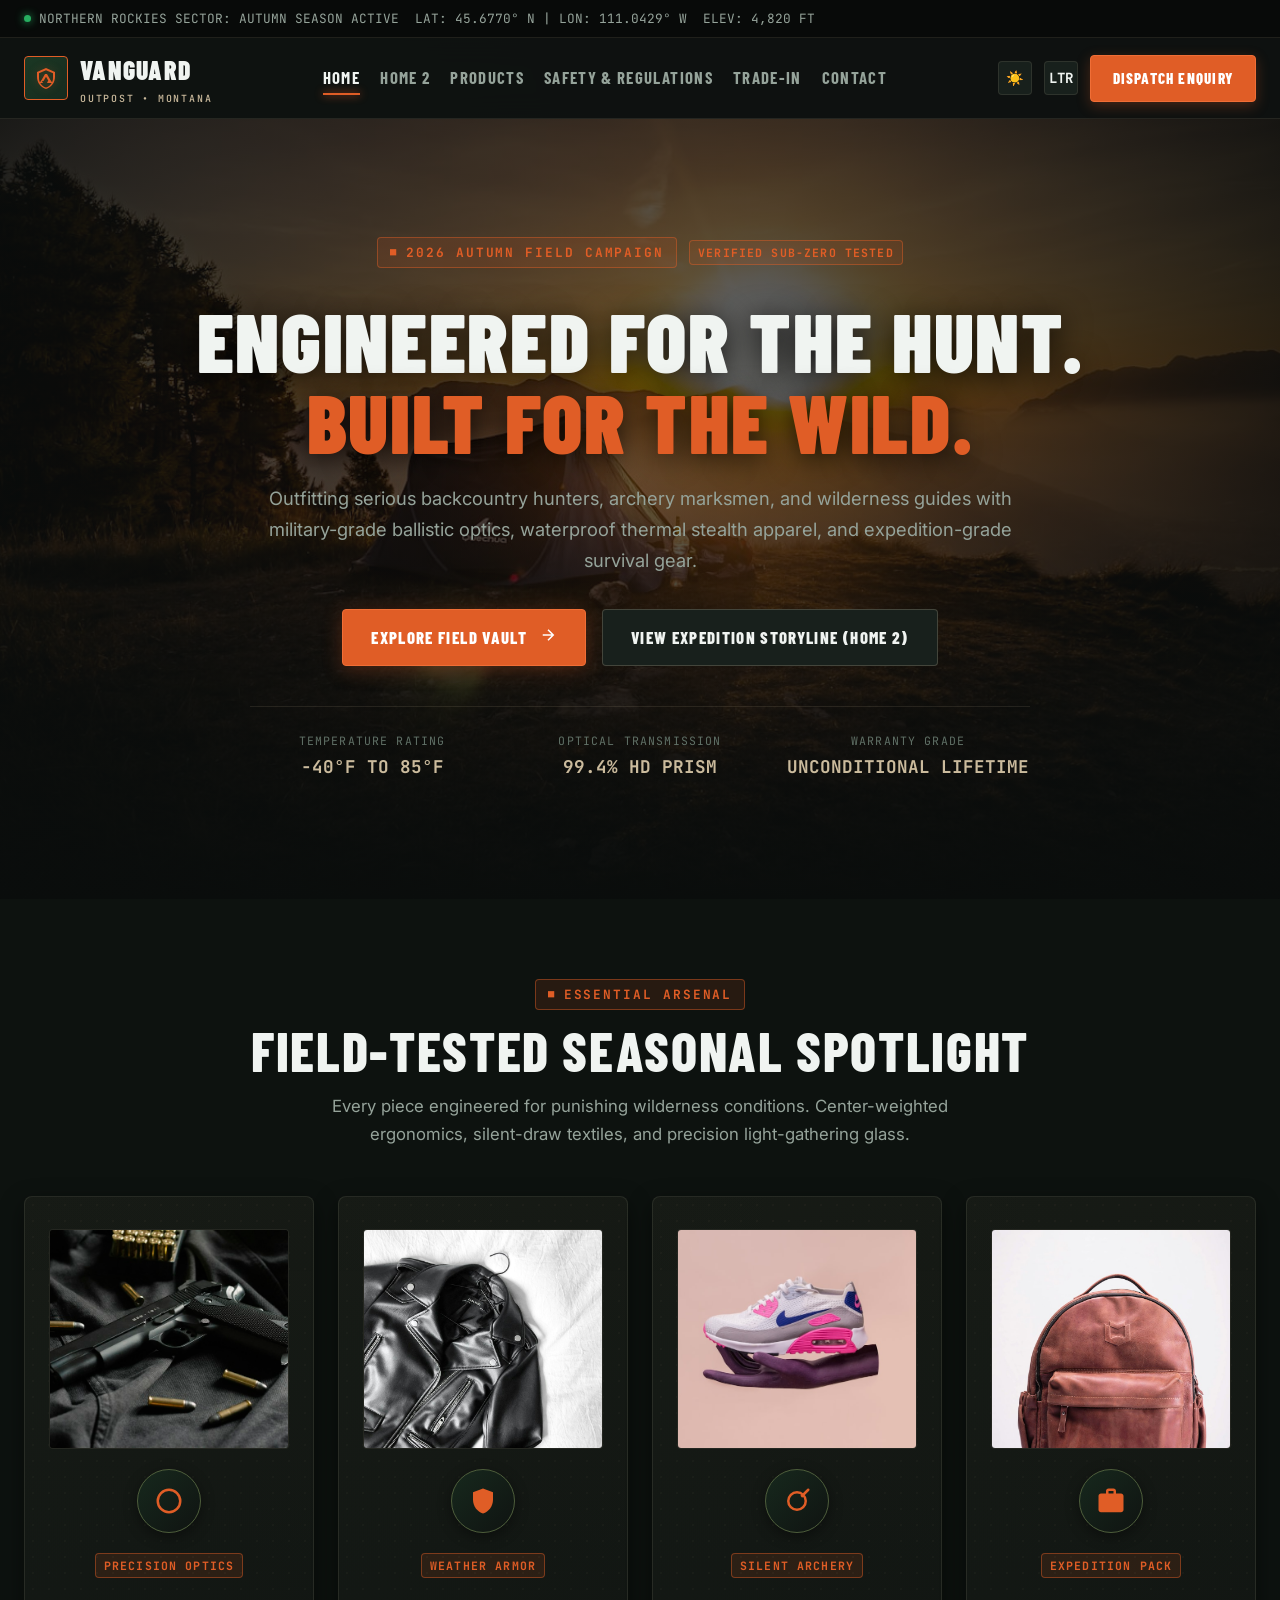
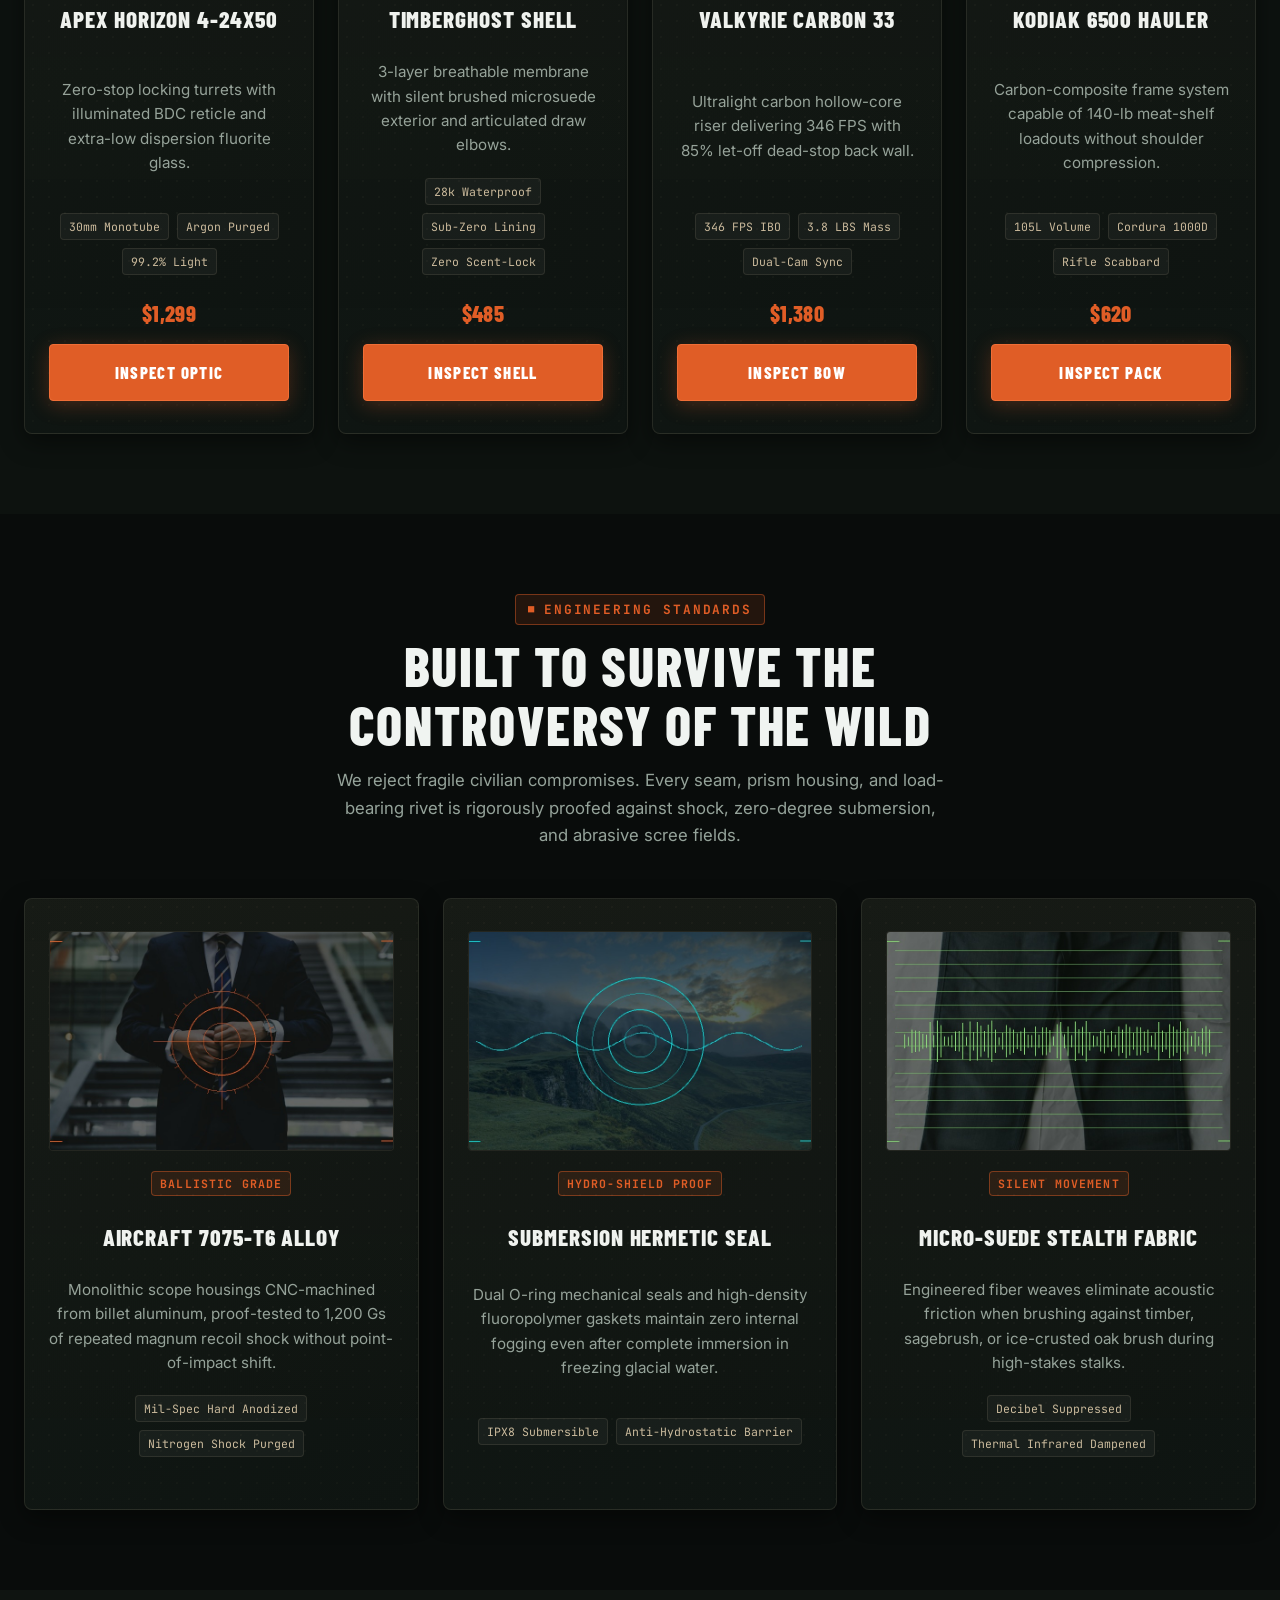
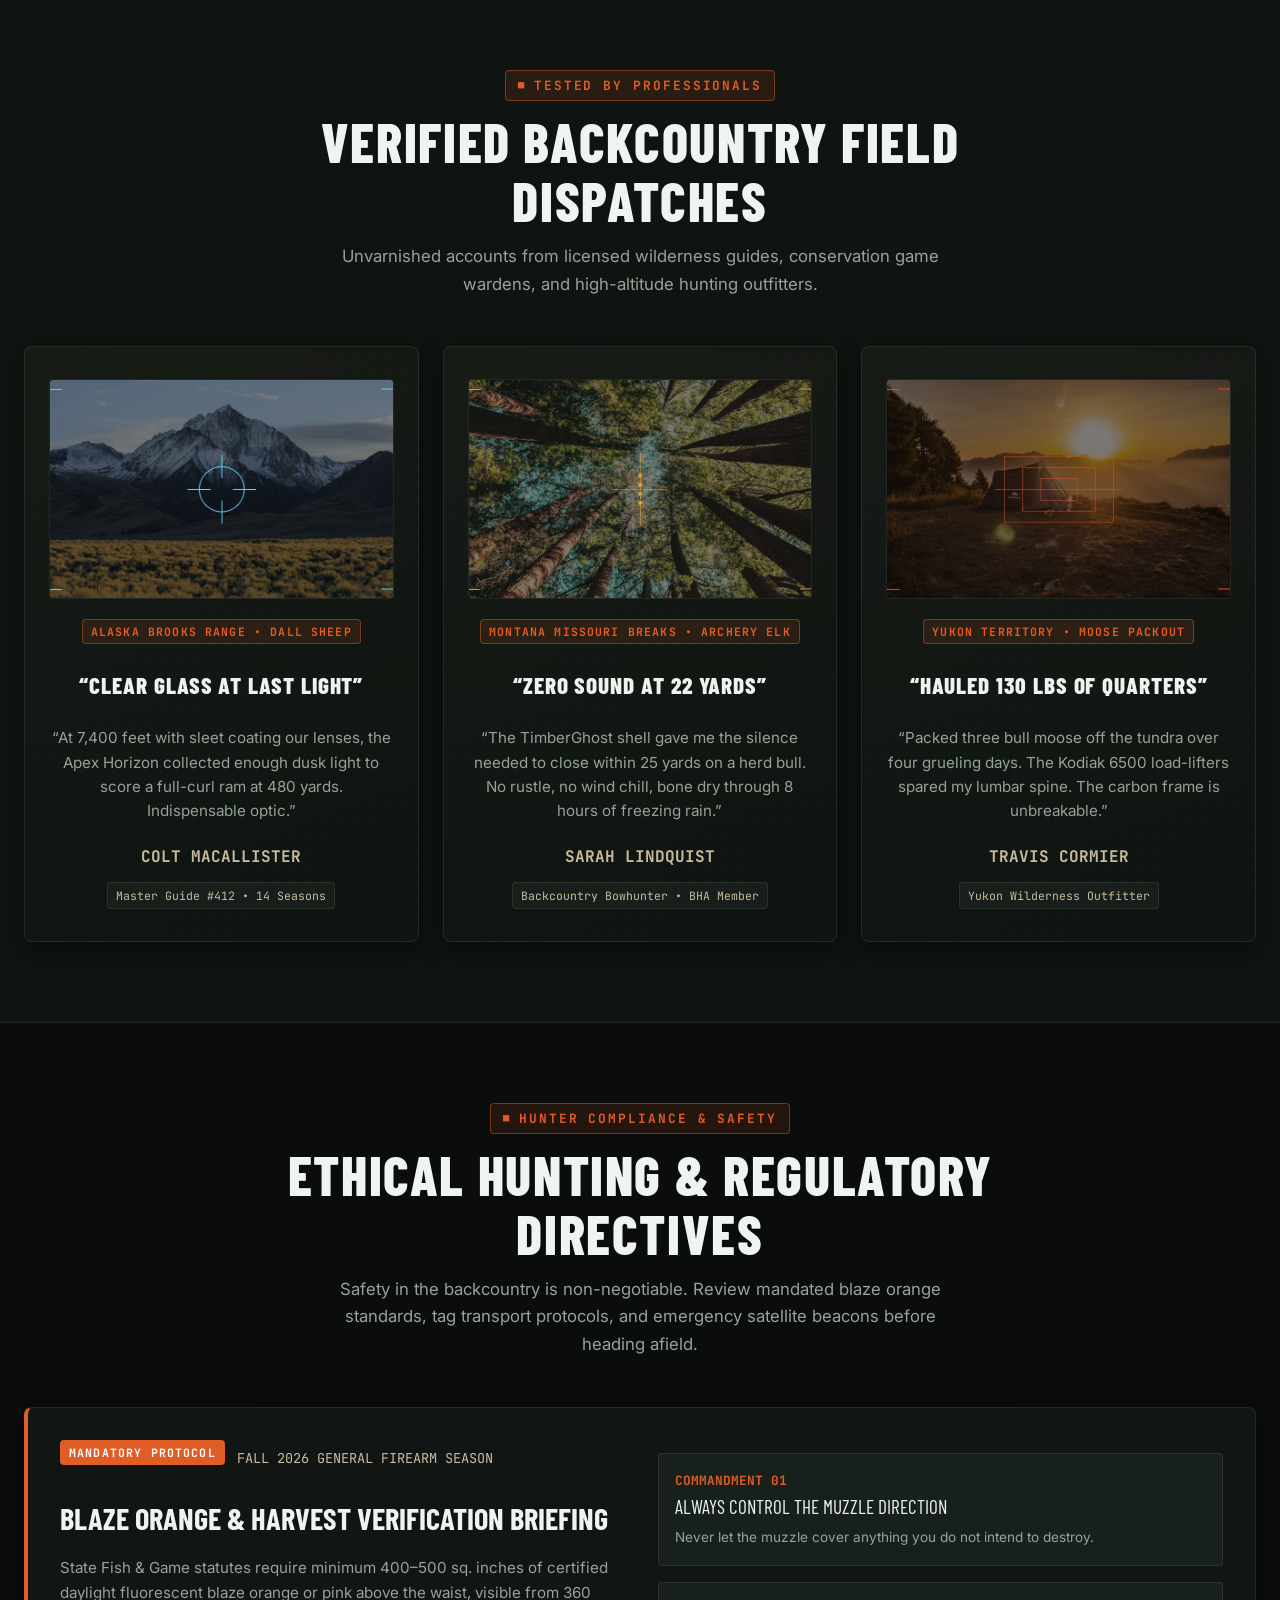
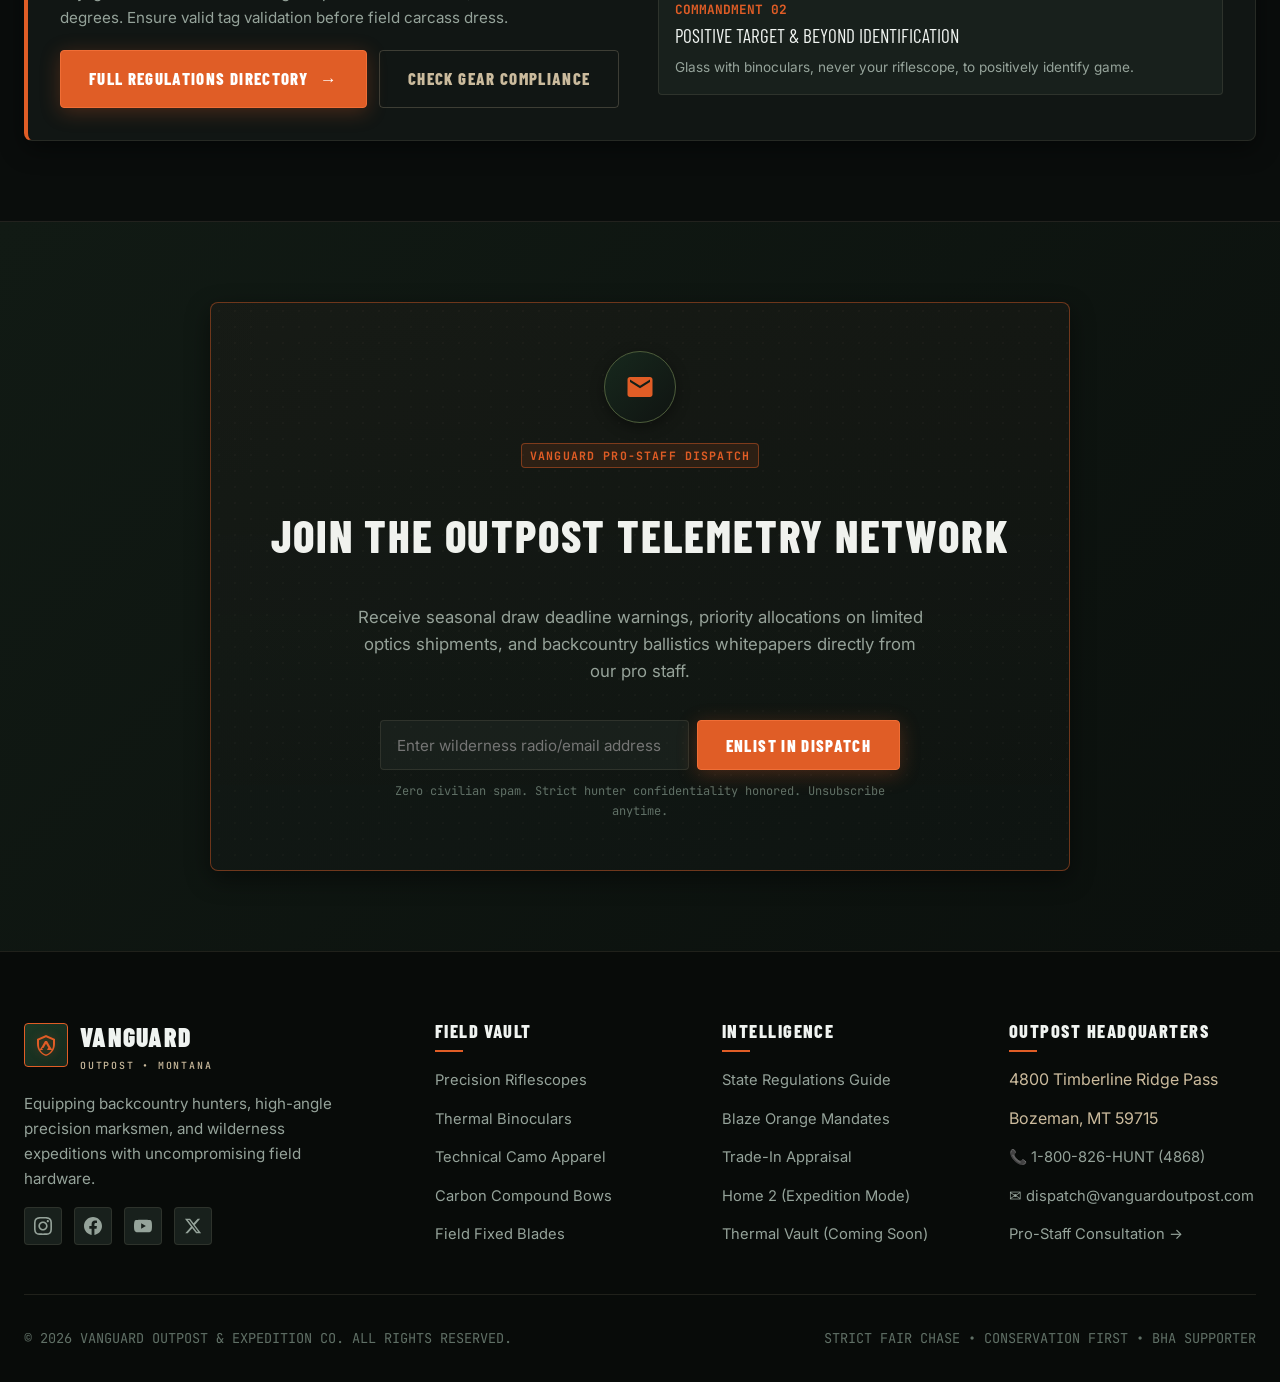
==== commit 90d63076: "2" ====
--- a/pages/index.html
+++ b/pages/index.html
@@ -13,6 +13,9 @@
   <meta property="og:description" content="Engineered for the hunt. Built for the wild. Field-tested precision optics, technical apparel, and survival gear.">
   <meta property="og:image" content="../assets/images/hero-hunter-dawn.jpg">
   
+  <!-- Favicon -->
+  <link rel="icon" type="image/svg+xml" href="../assets/images/favicon.svg">
+
   <!-- Stylesheets -->
   <link rel="stylesheet" href="../assets/css/style.css">
   <link rel="stylesheet" href="../assets/css/dark-mode.css">
@@ -49,32 +52,24 @@
 <body>
   <a href="#main-content" class="skip-link">Skip to Main Field Content</a>
 
-  <!-- TOP TICKER BAR: Telemetry & Home 2 Expedition Quick Switch -->
-  <aside class="top-ticker-bar" aria-label="Field Telemetry and Navigation Options">
+  <!-- TOP TICKER BAR: Telemetry -->
+  <aside class="top-ticker-bar" aria-label="Field Telemetry">
     <div class="container top-ticker-inner">
       <div class="ticker-telemetry">
         <span><span class="status-dot"></span> NORTHERN ROCKIES SECTOR: AUTUMN SEASON ACTIVE</span>
         <span>LAT: 45.6770° N | LON: 111.0429° W</span>
         <span>ELEV: 4,820 FT</span>
       </div>
-      <div class="top-action-group">
-        <!-- Prominent Home 2 Link (avoids cluttering navbar) -->
-        <a href="home-2.html" class="home-switch-badge" title="Switch to High-Alpine Expedition Storyline">
-          <span>⚡ EXPEDITION MODE (HOME 2)</span>
-        </a>
-        <button type="button" class="theme-toggle-btn" aria-label="Toggle Dark/Light Mode">🌙</button>
-        <button type="button" class="rtl-toggle-btn" aria-label="Toggle RTL Layout">LTR</button>
-      </div>
     </div>
   </aside>
 
-  <!-- PRIMARY SITE HEADER & NAVBAR (Strictly 5 items, No Login, No Dashboard) -->
+  <!-- PRIMARY SITE HEADER & NAVBAR -->
   <header class="site-header">
     <div class="container">
       <nav class="navbar" aria-label="Primary Expedition Navigation">
         <a href="index.html" class="brand-logo" aria-label="Vanguard Outpost Home">
           <div class="brand-emblem" aria-hidden="true">
-            <svg viewBox="0 0 24 24"><path d="M12 2L2 22h20L12 2zm0 4.5l6.5 13.5h-13L12 6.5zM11 11h2v4h-2zm0 5h2v2h-2z"/></svg>
+            <svg viewBox="0 0 24 24"><path d="M12 2L3 6v5c0 5.55 3.84 10.74 9 12 5.16-1.26 9-6.45 9-12V6L12 2zm0 2.2l7 3.1v4.7c0 4.4-3.04 8.5-7 9.5-3.96-1-7-5.1-7-9.5V7.3l7-3.1zm-1 3.8l-4 7h2.5l2.5-4.3 2.5 4.3H17l-4-7h-2zm-3.5 6L5.5 17h3.5l-1.5-3zm7 0l-1.5 3H18.5l-2-3z"/></svg>
           </div>
           <div>
             VANGUARD
@@ -82,18 +77,23 @@
           </div>
         </a>
 
-        <!-- Desktop Menu: Exactly 5 items -->
+        <!-- Desktop Menu -->
         <ul class="nav-menu">
           <li><a href="index.html" class="nav-link active">Home</a></li>
+          <li><a href="home-2.html" class="nav-link">Home 2</a></li>
           <li><a href="products.html" class="nav-link">Products</a></li>
           <li><a href="safety-regulations.html" class="nav-link">Safety &amp; Regulations</a></li>
           <li><a href="trade-in.html" class="nav-link">Trade-In</a></li>
           <li><a href="contact.html" class="nav-link">Contact</a></li>
         </ul>
 
-        <a href="contact.html" class="nav-cta-btn">
-          <span>DISPATCH ENQUIRY</span>
-        </a>
+        <div class="navbar-action-group">
+          <button type="button" class="theme-toggle-btn" aria-label="Toggle Dark/Light Mode">🌙</button>
+          <button type="button" class="rtl-toggle-btn" aria-label="Toggle RTL Layout">LTR</button>
+          <a href="contact.html" class="nav-cta-btn">
+            <span>DISPATCH ENQUIRY</span>
+          </a>
+        </div>
 
         <!-- Mobile Hamburger Toggle -->
         <button type="button" class="mobile-nav-toggle" aria-label="Toggle Mobile Navigation" aria-expanded="false">
@@ -110,25 +110,28 @@
     <div>
       <div class="brand-logo">
         <div class="brand-emblem">
-          <svg viewBox="0 0 24 24"><path d="M12 2L2 22h20L12 2zm0 4.5l6.5 13.5h-13L12 6.5z"/></svg>
+          <svg viewBox="0 0 24 24"><path d="M12 2L3 6v5c0 5.55 3.84 10.74 9 12 5.16-1.26 9-6.45 9-12V6L12 2zm0 2.2l7 3.1v4.7c0 4.4-3.04 8.5-7 9.5-3.96-1-7-5.1-7-9.5V7.3l7-3.1zm-1 3.8l-4 7h2.5l2.5-4.3 2.5 4.3H17l-4-7h-2zm-3.5 6L5.5 17h3.5l-1.5-3zm7 0l-1.5 3H18.5l-2-3z"/></svg>
         </div>
         <div>
           VANGUARD
           <span class="brand-text-sub">FIELD NAVIGATION</span>
         </div>
       </div>
+      <div class="mobile-drawer-actions">
+        <button type="button" class="theme-toggle-btn" aria-label="Toggle Dark/Light Mode">🌙</button>
+        <button type="button" class="rtl-toggle-btn" aria-label="Toggle RTL Layout">LTR</button>
+      </div>
       <ul class="mobile-nav-list">
-        <li><a href="index.html" class="mobile-nav-link active"><span>01. Home</span> <span>→</span></a></li>
-        <li><a href="home-2.html" class="mobile-nav-link" style="color: var(--color-blaze);"><span>02. Home 2 (Expedition)</span> <span>⚡</span></a></li>
-        <li><a href="products.html" class="mobile-nav-link"><span>03. Products Vault</span> <span>→</span></a></li>
-        <li><a href="safety-regulations.html" class="mobile-nav-link"><span>04. Safety &amp; Regs</span> <span>→</span></a></li>
-        <li><a href="trade-in.html" class="mobile-nav-link"><span>05. Trade-In Program</span> <span>→</span></a></li>
-        <li><a href="contact.html" class="mobile-nav-link"><span>06. Contact Outpost</span> <span>→</span></a></li>
-        <li><a href="coming-soon.html" class="mobile-nav-link"><span>07. Thermal Drops</span> <span>✦</span></a></li>
+        <li><a href="index.html" class="mobile-nav-link active">Home</a></li>
+        <li><a href="home-2.html" class="mobile-nav-link">Home 2</a></li>
+        <li><a href="products.html" class="mobile-nav-link">Products</a></li>
+        <li><a href="safety-regulations.html" class="mobile-nav-link">Safety &amp; Regulations</a></li>
+        <li><a href="trade-in.html" class="mobile-nav-link">Trade-In</a></li>
+        <li><a href="contact.html" class="mobile-nav-link">Contact</a></li>
       </ul>
     </div>
     <div>
-      <a href="contact.html" class="btn btn-primary btn-block">DISPATCH PRO-STAFF</a>
+      <a href="contact.html" class="btn btn-primary btn-block">DISPATCH ENQUIRY</a>
       <p style="font-family: var(--font-mono); font-size: 0.75rem; color: var(--text-faint); margin-top: 16px; text-align: center;">VANGUARD OUTPOST &bull; BOZEMAN, MT</p>
     </div>
   </div>
@@ -307,9 +310,8 @@
 
         <div class="grid-3">
           <div class="tilt-card" data-max-tilt="12">
-            <div class="card-icon-wrap" aria-hidden="true">
-              <div class="reticle-accent"></div>
-              <svg viewBox="0 0 24 24"><path d="M12 1L3 5v6c0 5.55 3.84 10.74 9 12 5.16-1.26 9-6.45 9-12V5l-9-4zm-2 16l-4-4 1.41-1.41L10 14.17l6.59-6.59L18 9l-8 8z"/></svg>
+            <div class="card-img-wrap">
+              <img src="../assets/images/matrix-aircraft-alloy.jpg" alt="Aircraft 7075-T6 Alloy Scope Housing CNC Machining" loading="lazy">
             </div>
             <span class="card-badge">BALLISTIC GRADE</span>
             <h3 class="card-title">AIRCRAFT 7075-T6 ALLOY</h3>
@@ -321,9 +323,8 @@
           </div>
 
           <div class="tilt-card" data-max-tilt="12">
-            <div class="card-icon-wrap" aria-hidden="true">
-              <div class="reticle-accent"></div>
-              <svg viewBox="0 0 24 24"><path d="M12 2.69l5.66 5.66a8 8 0 11-11.31 0z"/></svg>
+            <div class="card-img-wrap">
+              <img src="../assets/images/matrix-submersion-seal.jpg" alt="Submersion Hermetic Seal Glacial Water Testing" loading="lazy">
             </div>
             <span class="card-badge">HYDRO-SHIELD PROOF</span>
             <h3 class="card-title">SUBMERSION HERMETIC SEAL</h3>
@@ -335,9 +336,8 @@
           </div>
 
           <div class="tilt-card" data-max-tilt="12">
-            <div class="card-icon-wrap" aria-hidden="true">
-              <div class="reticle-accent"></div>
-              <svg viewBox="0 0 24 24"><path d="M19.35 10.04C18.67 6.59 15.64 4 12 4 9.11 4 6.6 5.64 5.35 8.04 2.34 8.36 0 10.91 0 14c0 3.31 2.69 6 6 6h13c2.76 0 5-2.24 5-5 0-2.64-2.05-4.78-4.65-4.96z"/></svg>
+            <div class="card-img-wrap">
+              <img src="../assets/images/matrix-stealth-fabric.jpg" alt="Micro-Suede Stealth Fabric Acoustic Friction Suppression" loading="lazy">
             </div>
             <span class="card-badge">SILENT MOVEMENT</span>
             <h3 class="card-title">MICRO-SUEDE STEALTH FABRIC</h3>
@@ -364,9 +364,8 @@
 
         <div class="grid-3">
           <article class="tilt-card" data-max-tilt="14">
-            <div class="card-icon-wrap" aria-hidden="true">
-              <div class="reticle-accent"></div>
-              <svg viewBox="0 0 24 24"><path d="M12 17.27L18.18 21l-1.64-7.03L22 9.24l-7.19-.61L12 2 9.19 8.63 2 9.24l5.46 4.73L5.82 21z"/></svg>
+            <div class="card-img-wrap">
+              <img src="../assets/images/report-alaska-dall-sheep.jpg" alt="Alaska Brooks Range Dall Sheep Scouting Expedition" loading="lazy">
             </div>
             <span class="card-badge">ALASKA BROOKS RANGE &bull; DALL SHEEP</span>
             <h3 class="card-title">&ldquo;CLEAR GLASS AT LAST LIGHT&rdquo;</h3>
@@ -378,9 +377,8 @@
           </article>
 
           <article class="tilt-card" data-max-tilt="14">
-            <div class="card-icon-wrap" aria-hidden="true">
-              <div class="reticle-accent"></div>
-              <svg viewBox="0 0 24 24"><path d="M12 17.27L18.18 21l-1.64-7.03L22 9.24l-7.19-.61L12 2 9.19 8.63 2 9.24l5.46 4.73L5.82 21z"/></svg>
+            <div class="card-img-wrap">
+              <img src="../assets/images/report-montana-archery-elk.jpg" alt="Montana Missouri Breaks Archery Elk Bowhunt" loading="lazy">
             </div>
             <span class="card-badge">MONTANA MISSOURI BREAKS &bull; ARCHERY ELK</span>
             <h3 class="card-title">&ldquo;ZERO SOUND AT 22 YARDS&rdquo;</h3>
@@ -392,9 +390,8 @@
           </article>
 
           <article class="tilt-card" data-max-tilt="14">
-            <div class="card-icon-wrap" aria-hidden="true">
-              <div class="reticle-accent"></div>
-              <svg viewBox="0 0 24 24"><path d="M12 17.27L18.18 21l-1.64-7.03L22 9.24l-7.19-.61L12 2 9.19 8.63 2 9.24l5.46 4.73L5.82 21z"/></svg>
+            <div class="card-img-wrap">
+              <img src="../assets/images/report-yukon-moose-packout.jpg" alt="Yukon Territory Moose Packout Load-Hauler Outfitting" loading="lazy">
             </div>
             <span class="card-badge">YUKON TERRITORY &bull; MOOSE PACKOUT</span>
             <h3 class="card-title">&ldquo;HAULED 130 LBS OF QUARTERS&rdquo;</h3>
@@ -478,7 +475,7 @@
             <div style="display: flex; gap: 8px; flex-direction: column;">
               <div style="display: flex; gap: 8px; flex-wrap: wrap;">
                 <input type="email" id="newsletter-email" class="form-control" placeholder="Enter wilderness radio/email address" required style="flex: 1; min-width: 240px;" aria-label="Wilderness Radio or Email Address">
-                <button type="submit" class="btn btn-primary" style="flex-shrink: 0;">ENLIST IN DISPATCH</button>
+                <button type="submit" class="btn btn-primary">ENLIST IN DISPATCH</button>
               </div>
               <span class="error-msg" data-error-for="newsletter-email">Please enter a valid wilderness radio or email address.</span>
             </div>
@@ -495,22 +492,31 @@
     <div class="container">
       <div class="footer-grid">
         <div class="footer-brand">
-          <div class="brand-logo">
+          <a href="index.html" class="brand-logo" aria-label="Vanguard Outpost Home">
             <div class="brand-emblem" aria-hidden="true">
-              <svg viewBox="0 0 24 24"><path d="M12 2L2 22h20L12 2zm0 4.5l6.5 13.5h-13L12 6.5z"/></svg>
+              <svg viewBox="0 0 24 24"><path d="M12 2L3 6v5c0 5.55 3.84 10.74 9 12 5.16-1.26 9-6.45 9-12V6L12 2zm0 2.2l7 3.1v4.7c0 4.4-3.04 8.5-7 9.5-3.96-1-7-5.1-7-9.5V7.3l7-3.1zm-1 3.8l-4 7h2.5l2.5-4.3 2.5 4.3H17l-4-7h-2zm-3.5 6L5.5 17h3.5l-1.5-3zm7 0l-1.5 3H18.5l-2-3z"/></svg>
             </div>
             <div>
               VANGUARD
-              <span class="brand-text-sub">OUTPOST &bull; BOZEMAN, MT</span>
-            </div>
-          </div>
+              <span class="brand-text-sub">OUTPOST &bull; MONTANA</span>
+            </div>
+          </a>
           <p>
             Equipping backcountry hunters, high-angle precision marksmen, and wilderness expeditions with uncompromising field hardware.
           </p>
-          <div style="display: flex; gap: 12px; margin-top: 16px;">
-            <a href="https://instagram.com" target="_blank" rel="noopener" class="theme-toggle-btn" aria-label="Follow us on Instagram">IG</a>
-            <a href="https://youtube.com" target="_blank" rel="noopener" class="theme-toggle-btn" aria-label="Watch field videos on YouTube">YT</a>
-            <a href="https://facebook.com" target="_blank" rel="noopener" class="theme-toggle-btn" aria-label="Join our Facebook community">FB</a>
+          <div class="footer-social-links">
+            <a href="#" class="social-icon-btn" aria-label="Follow Vanguard Outpost on Instagram" title="Instagram">
+              <svg viewBox="0 0 24 24" width="18" height="18" fill="currentColor" aria-hidden="true"><path d="M12 2.163c3.204 0 3.584.012 4.85.07 3.252.148 4.771 1.691 4.919 4.919.058 1.265.069 1.645.069 4.849 0 3.205-.012 3.584-.069 4.849-.149 3.225-1.664 4.771-4.919 4.919-1.266.058-1.644.07-4.85.07-3.204 0-3.584-.012-4.849-.07-3.26-.149-4.771-1.699-4.919-4.92-.058-1.265-.07-1.644-.07-4.849 0-3.204.013-3.583.07-4.849.149-3.227 1.664-4.771 4.919-4.919 1.266-.057 1.645-.069 4.849-.069zm0-2.163c-3.259 0-3.667.014-4.947.072-4.358.2-6.78 2.618-6.98 6.98-.059 1.281-.073 1.689-.073 4.948 0 3.259.014 3.668.072 4.948.2 4.358 2.618 6.78 6.98 6.98 1.281.058 1.689.072 4.948.072 3.259 0 3.668-.014 4.948-.072 4.354-.2 6.782-2.618 6.979-6.98.059-1.28.073-1.689.073-4.948 0-3.259-.014-3.667-.072-4.947-.196-4.354-2.617-6.78-6.979-6.98-1.281-.059-1.69-.073-4.949-.073zm0 5.838c-3.403 0-6.162 2.759-6.162 6.162s2.759 6.163 6.162 6.163 6.162-2.759 6.162-6.163c0-3.403-2.759-6.162-6.162-6.162zm0 10.162c-2.209 0-4-1.79-4-4 0-2.209 1.791-4 4-4s4 1.791 4 4c0 2.21-1.791 4-4 4zm6.406-11.845c-.796 0-1.441.645-1.441 1.44s.645 1.44 1.441 1.44c.795 0 1.439-.645 1.439-1.44s-.644-1.44-1.439-1.44z"/></svg>
+            </a>
+            <a href="#" class="social-icon-btn" aria-label="Follow Vanguard Outpost on Facebook" title="Facebook">
+              <svg viewBox="0 0 24 24" width="18" height="18" fill="currentColor" aria-hidden="true"><path d="M24 12.073c0-6.627-5.373-12-12-12s-12 5.373-12 12c0 5.99 4.388 10.954 10.125 11.854v-8.385H7.078v-3.47h3.047V9.43c0-3.007 1.792-4.669 4.533-4.669 1.312 0 2.686.235 2.686.235v2.953H15.83c-1.491 0-1.956.925-1.956 1.874v2.25h3.328l-.532 3.47h-2.796v8.385C19.612 23.027 24 18.062 24 12.073z"/></svg>
+            </a>
+            <a href="#" class="social-icon-btn" aria-label="Watch field videos on YouTube" title="YouTube">
+              <svg viewBox="0 0 24 24" width="18" height="18" fill="currentColor" aria-hidden="true"><path d="M23.498 6.186a3.016 3.016 0 0 0-2.122-2.136C19.505 3.545 12 3.545 12 3.545s-7.505 0-9.377.505A3.017 3.017 0 0 0 .502 6.186C0 8.07 0 12 0 12s0 3.93.502 5.814a3.016 3.016 0 0 0 2.122 2.136c1.871.505 9.376.505 9.376.505s7.505 0 9.377-.505a3.015 3.015 0 0 0 2.122-2.136C24 15.93 24 12 24 12s0-3.93-.502-5.814zM9.545 15.568V8.432L15.818 12l-6.273 3.568z"/></svg>
+            </a>
+            <a href="#" class="social-icon-btn" aria-label="Follow Vanguard Outpost on X" title="X (Twitter)">
+              <svg viewBox="0 0 24 24" width="18" height="18" fill="currentColor" aria-hidden="true"><path d="M18.244 2.25h3.308l-7.227 8.26 8.502 11.24H16.17l-5.214-6.817L4.99 21.75H1.68l7.73-8.835L1.254 2.25H8.08l4.713 6.231zm-1.161 17.52h1.833L7.084 4.126H5.117z"/></svg>
+            </a>
           </div>
         </div>
 
--- a/assets/css/style.css
+++ b/assets/css/style.css
@@ -275,6 +275,7 @@
   display: inline-flex;
   align-items: center;
   gap: var(--space-2);
+  white-space: nowrap;
 }
 
 .status-dot {
@@ -291,7 +292,7 @@
   50% { opacity: 0.4; transform: scale(0.85); }
 }
 
-.top-action-group {
+.top-action-group, .navbar-action-group {
   display: flex;
   align-items: center;
   gap: var(--space-3);
@@ -305,35 +306,43 @@
   border: 1px solid var(--color-blaze);
   color: var(--color-blaze);
   font-family: var(--font-mono);
-  font-size: 0.75rem;
+  font-size: 0.78rem;
   font-weight: 700;
-  padding: 3px 10px;
+  padding: 6px 12px;
   border-radius: var(--radius-sm);
   transition: all var(--transition-fast);
+  white-space: nowrap;
+  text-decoration: none;
 }
 .home-switch-badge:hover {
   background: var(--color-blaze);
   color: #fff;
   transform: translateY(-1px);
+  box-shadow: 0 4px 12px var(--color-blaze-glow);
 }
 
 .theme-toggle-btn, .rtl-toggle-btn {
   display: inline-flex;
   align-items: center;
   justify-content: center;
-  width: 28px;
-  height: 28px;
+  width: 34px;
+  height: 34px;
   border-radius: var(--radius-sm);
   border: 1px solid var(--border-subtle);
-  background: var(--bg-surface);
-  color: var(--text-muted);
-  font-size: 0.85rem;
+  background: var(--bg-surface-elevated);
+  color: var(--text-main);
+  font-size: 0.88rem;
+  font-family: var(--font-mono);
+  font-weight: 700;
+  cursor: pointer;
   transition: all var(--transition-fast);
 }
 
 .theme-toggle-btn:hover, .rtl-toggle-btn:hover {
   border-color: var(--color-blaze);
   color: var(--color-blaze);
+  background: var(--bg-surface-hover);
+  transform: translateY(-1px);
 }
 
 /* ==========================================================================
@@ -410,7 +419,7 @@
 .nav-menu {
   display: flex;
   align-items: center;
-  gap: var(--space-8);
+  gap: var(--space-5);
 }
 
 .nav-link {
@@ -521,6 +530,12 @@
   transition: right var(--transition-smooth);
   box-shadow: -15px 0 40px rgba(0, 0, 0, 0.85);
   overflow-y: auto;
+  text-align: center;
+}
+
+.mobile-drawer .brand-logo {
+  justify-content: center;
+  text-align: center;
 }
 
 .mobile-drawer.is-open {
@@ -532,26 +547,28 @@
   flex-direction: column;
   gap: var(--space-4);
   margin-top: var(--space-6);
+  text-align: center;
 }
 
 .mobile-nav-link {
   font-family: var(--font-display);
-  font-size: 1.45rem;
+  font-size: 1.35rem;
   font-weight: 800;
   text-transform: uppercase;
   letter-spacing: 0.06em;
   color: var(--text-muted);
-  display: flex;
-  align-items: center;
-  justify-content: space-between;
-  padding: var(--space-2) 0;
+  display: block;
+  text-align: center;
+  padding: var(--space-3) 0;
   border-bottom: 1px solid var(--border-subtle);
-  transition: color var(--transition-fast);
+  transition: all var(--transition-fast);
 }
 
 .mobile-nav-link:hover, .mobile-nav-link.active {
   color: var(--color-blaze);
-  padding-left: var(--space-2);
+  padding-left: 0;
+  background: rgba(224, 93, 38, 0.06);
+  border-radius: var(--radius-sm);
 }
 
 .mobile-drawer-backdrop {
@@ -568,6 +585,48 @@
 .mobile-drawer-backdrop.is-active {
   opacity: 1;
   pointer-events: auto;
+}
+
+.mobile-drawer-actions {
+  display: flex;
+  align-items: center;
+  gap: var(--space-3);
+  margin-top: var(--space-4);
+  margin-bottom: var(--space-2);
+  padding-bottom: var(--space-4);
+  border-bottom: 1px solid var(--border-subtle);
+}
+
+.mobile-drawer-actions .theme-toggle-btn,
+.mobile-drawer-actions .rtl-toggle-btn {
+  flex: 1;
+  height: 40px;
+  width: auto;
+  font-family: var(--font-mono);
+  font-size: 0.85rem;
+  font-weight: 700;
+  display: inline-flex;
+  align-items: center;
+  justify-content: center;
+  gap: 8px;
+  background: var(--bg-surface-elevated);
+  border: 1px solid var(--border-subtle);
+  border-radius: var(--radius-sm);
+  color: var(--text-main);
+  cursor: pointer;
+  transition: all var(--transition-fast);
+}
+
+.mobile-drawer-actions .theme-toggle-btn:hover,
+.mobile-drawer-actions .rtl-toggle-btn:hover {
+  border-color: var(--color-blaze);
+  color: var(--color-blaze);
+  background: rgba(224, 93, 38, 0.1);
+}
+
+.mobile-nav-link[href*="coming-soon"],
+.mobile-nav-list li:has(a[href*="coming-soon"]) {
+  display: none !important;
 }
 
 /* ==========================================================================
@@ -669,6 +728,15 @@
   perspective: 1000px;
 }
 
+.tilt-card h2,
+.tilt-card h3,
+.tilt-card h4,
+.tilt-card p,
+.tilt-card span,
+.tilt-card div {
+  text-align: center;
+}
+
 .tilt-card::before {
   content: "";
   position: absolute;
@@ -744,6 +812,7 @@
 .card-badge {
   display: inline-flex;
   align-items: center;
+  justify-content: center;
   gap: var(--space-1);
   font-family: var(--font-mono);
   font-size: 0.72rem;
@@ -756,6 +825,7 @@
   padding: 2px 8px;
   border-radius: var(--radius-sm);
   margin-bottom: var(--space-3);
+  text-align: center;
 }
 
 .card-title {
@@ -765,8 +835,14 @@
   text-transform: uppercase;
   letter-spacing: 0.04em;
   color: var(--text-main);
-  margin-bottom: var(--space-2);
-  line-height: 1.2;
+  margin-bottom: var(--space-3);
+  line-height: 1.25;
+  text-align: center;
+  width: 100%;
+  min-height: 2.5em;
+  display: flex;
+  align-items: center;
+  justify-content: center;
 }
 
 .card-desc {
@@ -774,18 +850,28 @@
   color: var(--text-muted);
   margin-bottom: var(--space-5);
   line-height: 1.6;
-  max-width: 320px;
-}
-
-/* Card Specs Chips (Center-Aligned) */
+  width: 100%;
+  max-width: 100%;
+  text-align: center;
+  min-height: 4.6em;
+  display: flex;
+  align-items: center;
+  justify-content: center;
+  flex: 1 1 auto;
+}
+
+/* Card Specs Chips (Center-Aligned & Equal Baseline) */
 .card-specs-list {
   display: flex;
   flex-wrap: wrap;
   align-items: center;
   justify-content: center;
   gap: var(--space-2);
+  margin-top: auto;
   margin-bottom: var(--space-5);
   width: 100%;
+  min-height: 52px;
+  text-align: center;
 }
 
 .spec-chip {
@@ -796,9 +882,10 @@
   color: var(--color-khaki);
   padding: 3px 8px;
   border-radius: var(--radius-sm);
-}
-
-/* Card Price & Action (Center-Aligned) */
+  text-align: center;
+}
+
+/* Card Price & Action (Center-Aligned & Bottom Pinned) */
 .card-footer {
   margin-top: auto;
   width: 100%;
@@ -809,6 +896,7 @@
   gap: var(--space-3);
   position: relative;
   z-index: 2;
+  text-align: center;
 }
 
 .card-price {
@@ -817,6 +905,7 @@
   font-weight: 800;
   color: var(--color-blaze);
   letter-spacing: 0.02em;
+  text-align: center;
 }
 
 /* Product Card Image Wrapper */
@@ -889,7 +978,7 @@
 .hero-1-overlay {
   position: absolute;
   inset: 0;
-  background: linear-gradient(90deg, #0a0d0c 0%, rgba(10, 13, 12, 0.85) 50%, rgba(10, 13, 12, 0.4) 100%),
+  background: radial-gradient(circle at center, rgba(10, 13, 12, 0.55) 0%, rgba(10, 13, 12, 0.9) 100%),
               linear-gradient(to top, #0a0d0c 0%, transparent 60%);
   z-index: 1;
 }
@@ -897,12 +986,15 @@
 .hero-1-content {
   position: relative;
   z-index: 2;
-  max-width: 720px;
+  max-width: 900px;
+  margin: 0 auto;
+  text-align: center;
 }
 
 .hero-badge-group {
   display: flex;
   align-items: center;
+  justify-content: center;
   flex-wrap: wrap;
   gap: var(--space-3);
   margin-bottom: var(--space-5);
@@ -917,6 +1009,7 @@
   letter-spacing: 0.02em;
   margin-bottom: var(--space-5);
   text-shadow: 0 4px 30px rgba(0, 0, 0, 0.8);
+  text-align: center;
 }
 
 .hero-title .highlight {
@@ -929,11 +1022,16 @@
   color: var(--text-muted);
   margin-bottom: var(--space-8);
   line-height: 1.7;
+  max-width: 760px;
+  margin-left: auto;
+  margin-right: auto;
+  text-align: center;
 }
 
 .hero-cta-group {
   display: flex;
   align-items: center;
+  justify-content: center;
   flex-wrap: wrap;
   gap: var(--space-4);
   margin-bottom: var(--space-10);
@@ -945,6 +1043,9 @@
   gap: var(--space-6);
   padding-top: var(--space-6);
   border-top: 1px solid var(--border-subtle);
+  max-width: 780px;
+  margin: 0 auto;
+  text-align: center;
 }
 
 .telem-item {
@@ -1048,6 +1149,9 @@
   border-radius: var(--radius-md);
   padding: var(--space-8);
   box-shadow: var(--shadow-md);
+  width: 100%;
+  max-width: 100%;
+  box-sizing: border-box;
 }
 
 .calc-grid {
@@ -1062,6 +1166,9 @@
   flex-direction: column;
   gap: var(--space-2);
   text-align: left;
+  min-width: 0;
+  width: 100%;
+  box-sizing: border-box;
 }
 
 .form-label {
@@ -1074,6 +1181,9 @@
 }
 
 .form-control {
+  width: 100%;
+  max-width: 100%;
+  box-sizing: border-box;
   background: var(--bg-surface-elevated);
   border: 1px solid var(--border-subtle);
   border-radius: var(--radius-sm);
@@ -1083,6 +1193,15 @@
   transition: border-color var(--transition-fast), box-shadow var(--transition-fast);
 }
 
+select.form-control {
+  width: 100%;
+  max-width: 100%;
+  box-sizing: border-box;
+  text-overflow: ellipsis;
+  overflow: hidden;
+  white-space: nowrap;
+}
+
 .form-control:focus {
   outline: none;
   border-color: var(--color-blaze);
@@ -1125,6 +1244,48 @@
   color: var(--color-blaze);
   line-height: 1;
   margin: var(--space-2) 0;
+}
+
+/* Expedition Pack Weight Calculator Item Hover Effects */
+.calc-gear-item {
+  display: flex;
+  align-items: center;
+  justify-content: space-between;
+  background: var(--bg-surface-elevated);
+  padding: 12px 16px;
+  border-radius: var(--radius-sm);
+  border: 1px solid var(--border-subtle);
+  cursor: pointer;
+  transition: all 0.25s cubic-bezier(0.16, 1, 0.3, 1);
+  position: relative;
+  overflow: hidden;
+}
+
+.calc-gear-item:hover {
+  background: #19241d;
+  border-color: var(--color-blaze);
+  transform: translateX(6px);
+  box-shadow: 0 4px 20px rgba(224, 93, 38, 0.2);
+}
+
+.calc-gear-item .weight-tag {
+  font-family: var(--font-mono);
+  color: var(--color-blaze);
+  font-weight: 700;
+  transition: color 0.2s ease, transform 0.2s ease;
+}
+
+.calc-gear-item:hover .weight-tag {
+  color: #ff6b35;
+  transform: scale(1.08);
+}
+
+.calc-gear-item input[type="checkbox"] {
+  transition: transform 0.2s ease;
+}
+
+.calc-gear-item:hover input[type="checkbox"] {
+  transform: scale(1.25);
 }
 
 /* ==========================================================================
@@ -1187,6 +1348,33 @@
   color: var(--text-main);
 }
 
+/* Center Catalog Toolbar in Mobile, Tablet, and 1024px Viewports */
+@media (max-width: 1200px) {
+  .catalog-toolbar {
+    flex-direction: column !important;
+    align-items: center !important;
+    justify-content: center !important;
+    text-align: center !important;
+    gap: var(--space-4) !important;
+  }
+
+  .category-pills {
+    justify-content: center !important;
+    width: 100% !important;
+  }
+
+  .catalog-controls-wrap {
+    justify-content: center !important;
+    width: 100% !important;
+  }
+
+  .catalog-search-wrap {
+    justify-content: center !important;
+    max-width: 380px;
+    width: 100%;
+  }
+}
+
 /* ==========================================================================
    PRODUCT QUICK LOOK MODAL
    ========================================================================== */
@@ -1341,6 +1529,35 @@
   max-width: 320px;
 }
 
+.footer-social-links {
+  display: flex;
+  align-items: center;
+  gap: var(--space-3);
+  margin-top: var(--space-4);
+}
+
+.social-icon-btn {
+  display: inline-flex;
+  align-items: center;
+  justify-content: center;
+  width: 38px;
+  height: 38px;
+  border-radius: var(--radius-sm);
+  border: 1px solid var(--border-subtle);
+  background: var(--bg-surface-elevated);
+  color: var(--text-muted);
+  transition: all var(--transition-fast);
+  text-decoration: none;
+}
+
+.social-icon-btn:hover {
+  border-color: var(--color-blaze);
+  color: var(--color-blaze);
+  background: var(--bg-surface-hover);
+  transform: translateY(-2px);
+  box-shadow: 0 4px 12px var(--color-blaze-glow);
+}
+
 .footer-heading {
   font-family: var(--font-display);
   font-size: 1.15rem;
@@ -1433,24 +1650,58 @@
    ========================================================================== */
 
 /* --------------------------------------------------------------------------
+   NAVIGATION RESPONSIVE BREAKPOINT (<= 1200px: Mobile, Tablet & 1024px Viewports)
+   Hamburger drawer active for all mobile, tablet and 1024px screen widths
+   -------------------------------------------------------------------------- */
+@media (max-width: 1199.98px) {
+  .nav-menu, .nav-cta-btn {
+    display: none !important;
+  }
+
+  .site-header .navbar-action-group .theme-toggle-btn,
+  .site-header .navbar-action-group .rtl-toggle-btn {
+    display: none !important;
+  }
+
+  .mobile-nav-toggle {
+    display: flex !important;
+  }
+}
+
+/* --------------------------------------------------------------------------
    1. MOBILE LAYOUT (< 640px)
-   - Single-column layouts
-   - Hamburger drawer
-   - Touch-friendly min 44px buttons
-   - Zero horizontal overflow
-   - Strictly center-aligned cards
    -------------------------------------------------------------------------- */
 @media (max-width: 639.98px) {
-  .nav-menu, .nav-cta-btn {
-    display: none;
-  }
-
-  .mobile-nav-toggle {
-    display: flex;
+  html, body {
+    overflow-x: clip !important;
+    width: 100% !important;
+    max-width: 100vw !important;
+  }
+
+  .site-header {
+    position: sticky !important;
+    top: 0 !important;
+    left: 0 !important;
+    width: 100% !important;
+    z-index: 1000 !important;
+    background: rgba(15, 19, 17, 0.96) !important;
+    backdrop-filter: blur(14px) !important;
+    -webkit-backdrop-filter: blur(14px) !important;
+  }
+
+  .container {
+    width: 100% !important;
+    max-width: 100% !important;
+    box-sizing: border-box !important;
+    padding-left: var(--space-4) !important;
+    padding-right: var(--space-4) !important;
   }
 
   .grid-2, .grid-3, .grid-4 {
-    grid-template-columns: 1fr;
+    grid-template-columns: 1fr !important;
+    width: 100% !important;
+    max-width: 100% !important;
+    box-sizing: border-box !important;
     gap: var(--space-6);
   }
 
@@ -1467,8 +1718,37 @@
     width: 100%;
   }
 
-  .hero-cta-group .btn {
-    width: 100%;
+  /* Universal Mobile Button Uniform Sizing Rule */
+  .btn,
+  a.btn,
+  button.btn,
+  .hero-cta-group .btn,
+  form .btn {
+    width: 100% !important;
+    flex: 1 1 100% !important;
+    max-width: 100% !important;
+    box-sizing: border-box !important;
+    text-align: center !important;
+    justify-content: center !important;
+    align-items: center !important;
+    padding: 12px 14px !important;
+    font-size: clamp(0.78rem, 3.4vw, 0.88rem) !important;
+    line-height: 1.2 !important;
+    min-height: 48px !important;
+    height: 48px !important;
+    white-space: nowrap !important;
+  }
+
+  form .form-control,
+  form input[type="email"],
+  form input[type="text"],
+  form input[type="tel"],
+  form button[type="submit"] {
+    width: 100% !important;
+    flex: 1 1 100% !important;
+    max-width: 100% !important;
+    box-sizing: border-box !important;
+    text-align: center;
   }
 
   .hero-telemetry-grid {
@@ -1484,19 +1764,114 @@
 
   .calc-grid {
     grid-template-columns: 1fr;
+    gap: var(--space-4);
+  }
+
+  .calc-valuation-card {
+    flex-direction: column !important;
+    align-items: center !important;
+    text-align: center !important;
+    gap: 16px !important;
+  }
+
+  .calc-btn-wrap {
+    width: 100% !important;
+    display: flex !important;
+    justify-content: center !important;
+  }
+
+  /* Floating Back-to-Top Button Mobile Positioning */
+  .back-to-top {
+    bottom: 12px !important;
+    right: 12px !important;
+    width: 38px !important;
+    height: 38px !important;
+    font-size: 0.85rem !important;
+    z-index: 99 !important;
+    opacity: 0.9 !important;
+  }
+
+  /* Responsive Heading & Text Scaling to prevent mobile character clipping */
+  h1, h2, h3, h4, .section-title, .card-title {
+    font-size: clamp(1.15rem, 5.2vw, 1.55rem) !important;
+    line-height: 1.25 !important;
+    word-break: break-word !important;
+    overflow-wrap: break-word !important;
+  }
+
+  p, .section-subtitle, .card-desc {
+    font-size: clamp(0.82rem, 3.4vw, 0.92rem) !important;
+    line-height: 1.5 !important;
+    width: 100% !important;
+    max-width: 100% !important;
+    box-sizing: border-box !important;
+    overflow-wrap: break-word !important;
+    word-break: normal !important;
+  }
+
+  /* Center tag, heading, and paragraph text in tool-box, FAQ containers & section blocks on mobile */
+  .tool-box {
+    padding: var(--space-5) var(--space-4) 40px var(--space-4) !important;
+    width: 100% !important;
+    max-width: 100% !important;
+    box-sizing: border-box !important;
+    overflow: hidden !important;
+    text-align: center !important;
+  }
+
+  .tilt-card {
+    padding: var(--space-5) var(--space-4) 36px var(--space-4) !important;
+    width: 100% !important;
+    max-width: 100% !important;
+    box-sizing: border-box !important;
+  }
+
+  .faq-container-block {
+    text-align: center !important;
+  }
+
+  .tool-box > .section-tag,
+  .tool-box > .card-badge,
+  .faq-container-block > .section-tag,
+  .faq-container-block > .card-badge {
+    display: inline-flex !important;
+    margin: 0 auto 12px auto !important;
+    text-align: center !important;
+  }
+
+  .tool-box > h1,
+  .tool-box > h2,
+  .tool-box > h3,
+  .tool-box > h4,
+  .tool-box > p,
+  .faq-container-block > h1,
+  .faq-container-block > h2,
+  .faq-container-block > h3,
+  .faq-container-block > h4,
+  .faq-container-block > p {
+    text-align: center !important;
   }
 
   .catalog-toolbar {
     flex-direction: column;
-    align-items: stretch;
+    align-items: center;
+    justify-content: center;
+    text-align: center;
   }
 
   .category-pills {
     justify-content: center;
+    width: 100%;
+  }
+
+  .catalog-controls-wrap {
+    justify-content: center;
+    width: 100%;
   }
 
   .catalog-search-wrap {
-    min-width: 100%;
+    width: 100%;
+    max-width: 100%;
   }
 
   .footer-grid {
@@ -1515,12 +1890,44 @@
     text-align: center;
   }
 
+  .top-ticker-bar {
+    display: block;
+    padding: var(--space-2) 0;
+    width: 100%;
+    overflow: hidden;
+  }
+
+  .top-ticker-inner {
+    display: flex !important;
+    justify-content: center !important;
+    align-items: center !important;
+    text-align: center !important;
+    padding: 0 var(--space-3) !important;
+    width: 100% !important;
+    box-sizing: border-box !important;
+  }
+
   .ticker-telemetry {
-    display: none;
-  }
-
-  .top-ticker-inner {
-    justify-content: center;
+    display: flex !important;
+    flex-direction: column !important;
+    align-items: center !important;
+    justify-content: center !important;
+    gap: 4px !important;
+    width: 100% !important;
+    text-align: center !important;
+    box-sizing: border-box !important;
+  }
+
+  .ticker-telemetry span {
+    display: inline-flex !important;
+    align-items: center !important;
+    justify-content: center !important;
+    text-align: center !important;
+    white-space: normal !important;
+    word-break: break-word !important;
+    max-width: 100% !important;
+    font-size: 0.72rem !important;
+    line-height: 1.35 !important;
   }
 
   .section-pad {
@@ -1535,22 +1942,24 @@
 
 /* --------------------------------------------------------------------------
    2. TABLET LAYOUT (640px – 1023px)
-   - Balanced 2-column grids
-   - Adjusted spacing
-   - Clean navigation wrapping
    -------------------------------------------------------------------------- */
 @media (min-width: 640px) and (max-width: 1023.98px) {
-  .nav-menu {
-    gap: var(--space-4);
-  }
-
-  .nav-link {
-    font-size: 0.95rem;
-  }
-
-  .nav-cta-btn {
-    padding: 8px 16px;
-    font-size: 0.88rem;
+  .top-ticker-inner {
+    justify-content: center;
+  }
+
+  .ticker-telemetry {
+    display: flex;
+    flex-wrap: wrap;
+    align-items: center;
+    justify-content: center;
+    gap: 6px 24px;
+    text-align: center;
+    font-size: 0.78rem;
+  }
+
+  .ticker-telemetry span {
+    white-space: nowrap;
   }
 
   .grid-2 {
@@ -1563,6 +1972,54 @@
 
   .grid-4 {
     grid-template-columns: repeat(2, 1fr);
+  }
+
+  /* Last card centered when sitting on an incomplete row in 2-column tablet layout (maintaining exact single-card width) */
+  .grid-3 > :last-child:nth-child(odd),
+  .grid-4 > :last-child:nth-child(odd),
+  .grid-3 > .is-last-centered-2col,
+  .grid-4 > .is-last-centered-2col {
+    grid-column: 1 / -1;
+    justify-self: center;
+    width: calc((100% - var(--space-6)) / 2);
+  }
+
+  .grid-2 > :last-child:nth-child(odd),
+  .grid-2 > .is-last-centered-2col {
+    grid-column: 1 / -1;
+    justify-self: center;
+    width: calc((100% - var(--space-8)) / 2);
+  }
+
+  .calc-grid {
+    grid-template-columns: repeat(2, 1fr);
+    gap: var(--space-4);
+    width: 100%;
+    box-sizing: border-box;
+  }
+
+  .calc-grid .form-group {
+    min-width: 0;
+    width: 100%;
+    box-sizing: border-box;
+  }
+
+  .calc-grid .form-control {
+    width: 100% !important;
+    max-width: 100% !important;
+    box-sizing: border-box !important;
+  }
+
+  .calc-valuation-card {
+    justify-content: space-around !important;
+    text-align: center !important;
+  }
+
+  .calc-btn-wrap {
+    width: 100% !important;
+    display: flex !important;
+    justify-content: center !important;
+    margin-top: 10px;
   }
 
   .hero-2-grid {
@@ -1609,6 +2066,22 @@
     gap: var(--space-5);
   }
 
+  /* Last card centered when sitting on an incomplete row in 1024px layout (maintaining exact single-card width) */
+  .grid-4 > :last-child:nth-child(3n+1),
+  .grid-3 > :last-child:nth-child(3n+1),
+  .grid-4 > .is-last-centered-3col,
+  .grid-3 > .is-last-centered-3col {
+    grid-column: 2;
+    width: 100%;
+  }
+
+  .grid-2 > :last-child:nth-child(odd),
+  .grid-2 > .is-last-centered-2col {
+    grid-column: 1 / -1;
+    justify-self: center;
+    width: calc((100% - var(--space-8)) / 2);
+  }
+
   .hero-title {
     font-size: 3.8rem;
   }
--- a/assets/css/dark-mode.css
+++ b/assets/css/dark-mode.css
@@ -100,7 +100,7 @@
 }
 
 [data-theme="light"] .hero-1-overlay {
-  background: linear-gradient(90deg, rgba(243, 240, 232, 0.95) 0%, rgba(243, 240, 232, 0.82) 50%, rgba(243, 240, 232, 0.4) 100%),
+  background: radial-gradient(circle at center, rgba(243, 240, 232, 0.7) 0%, rgba(243, 240, 232, 0.95) 100%),
               linear-gradient(to top, #f3f0e8 0%, transparent 60%);
 }
 
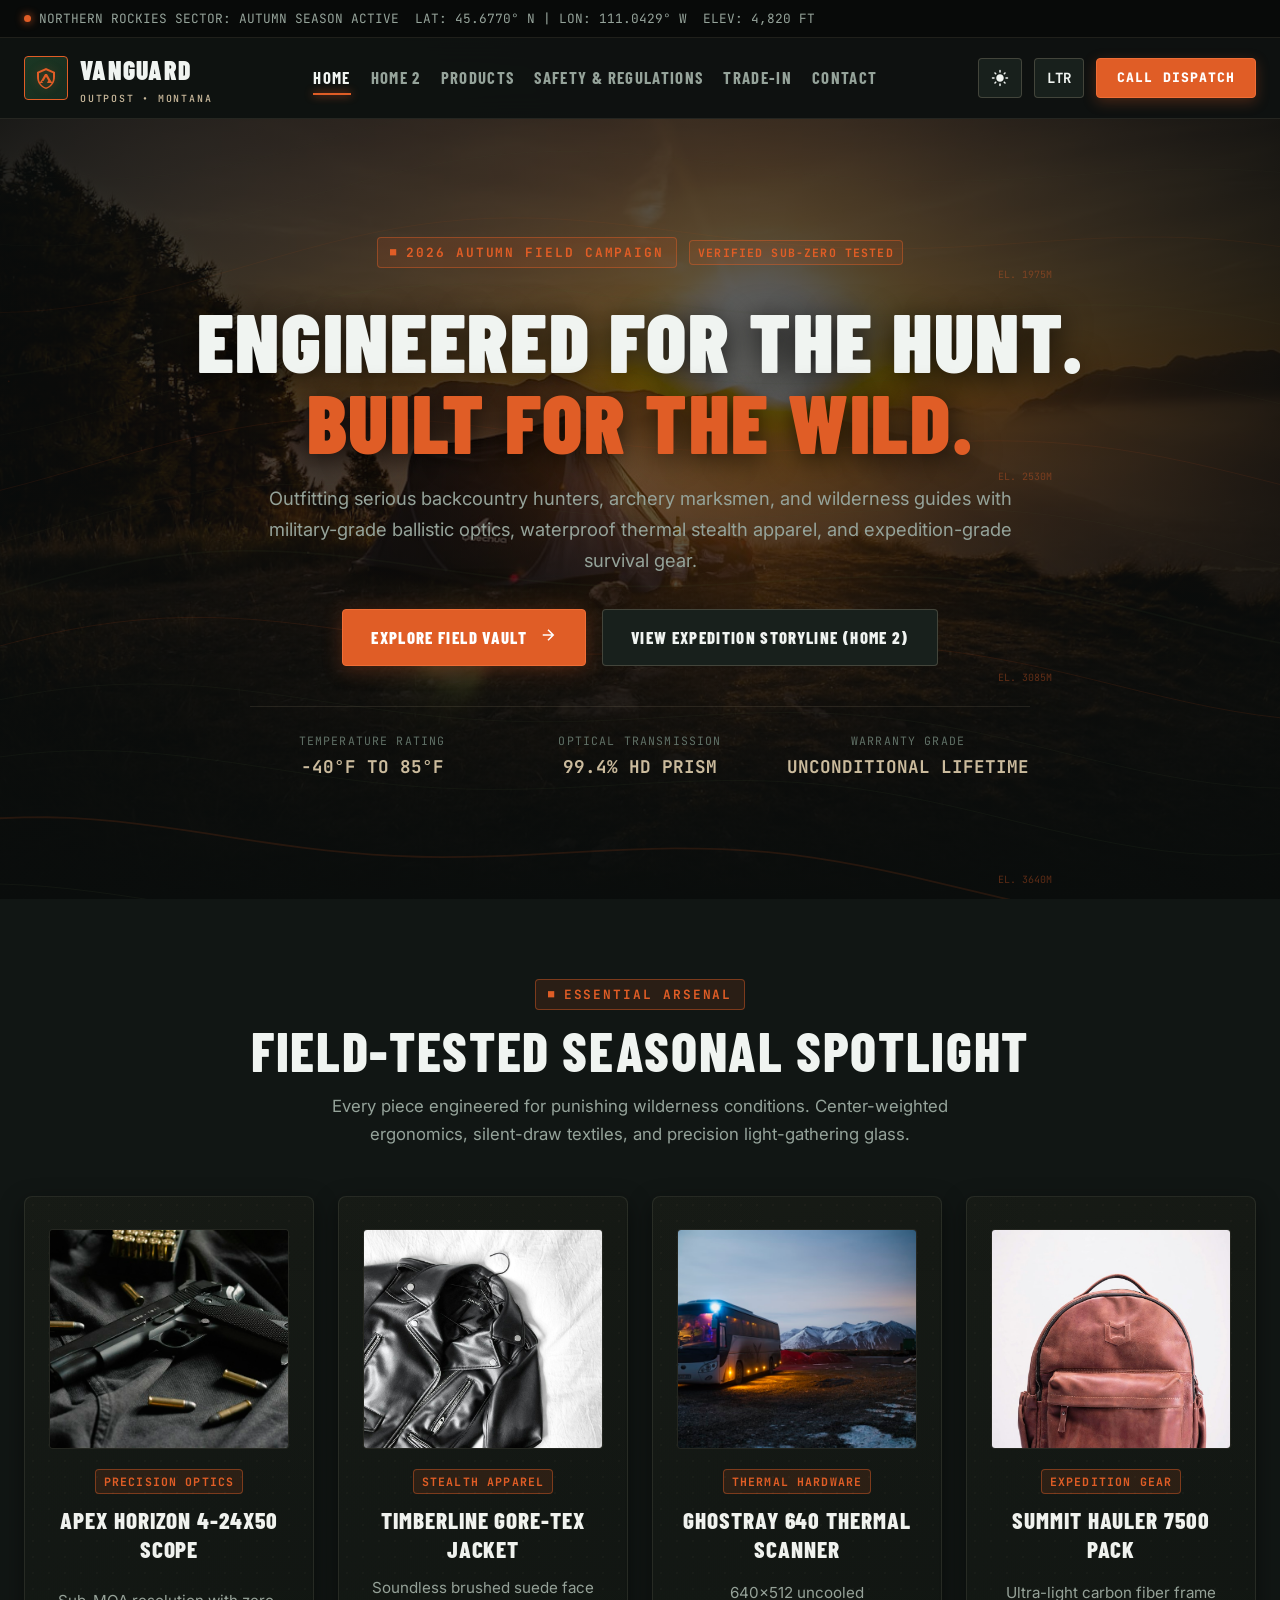
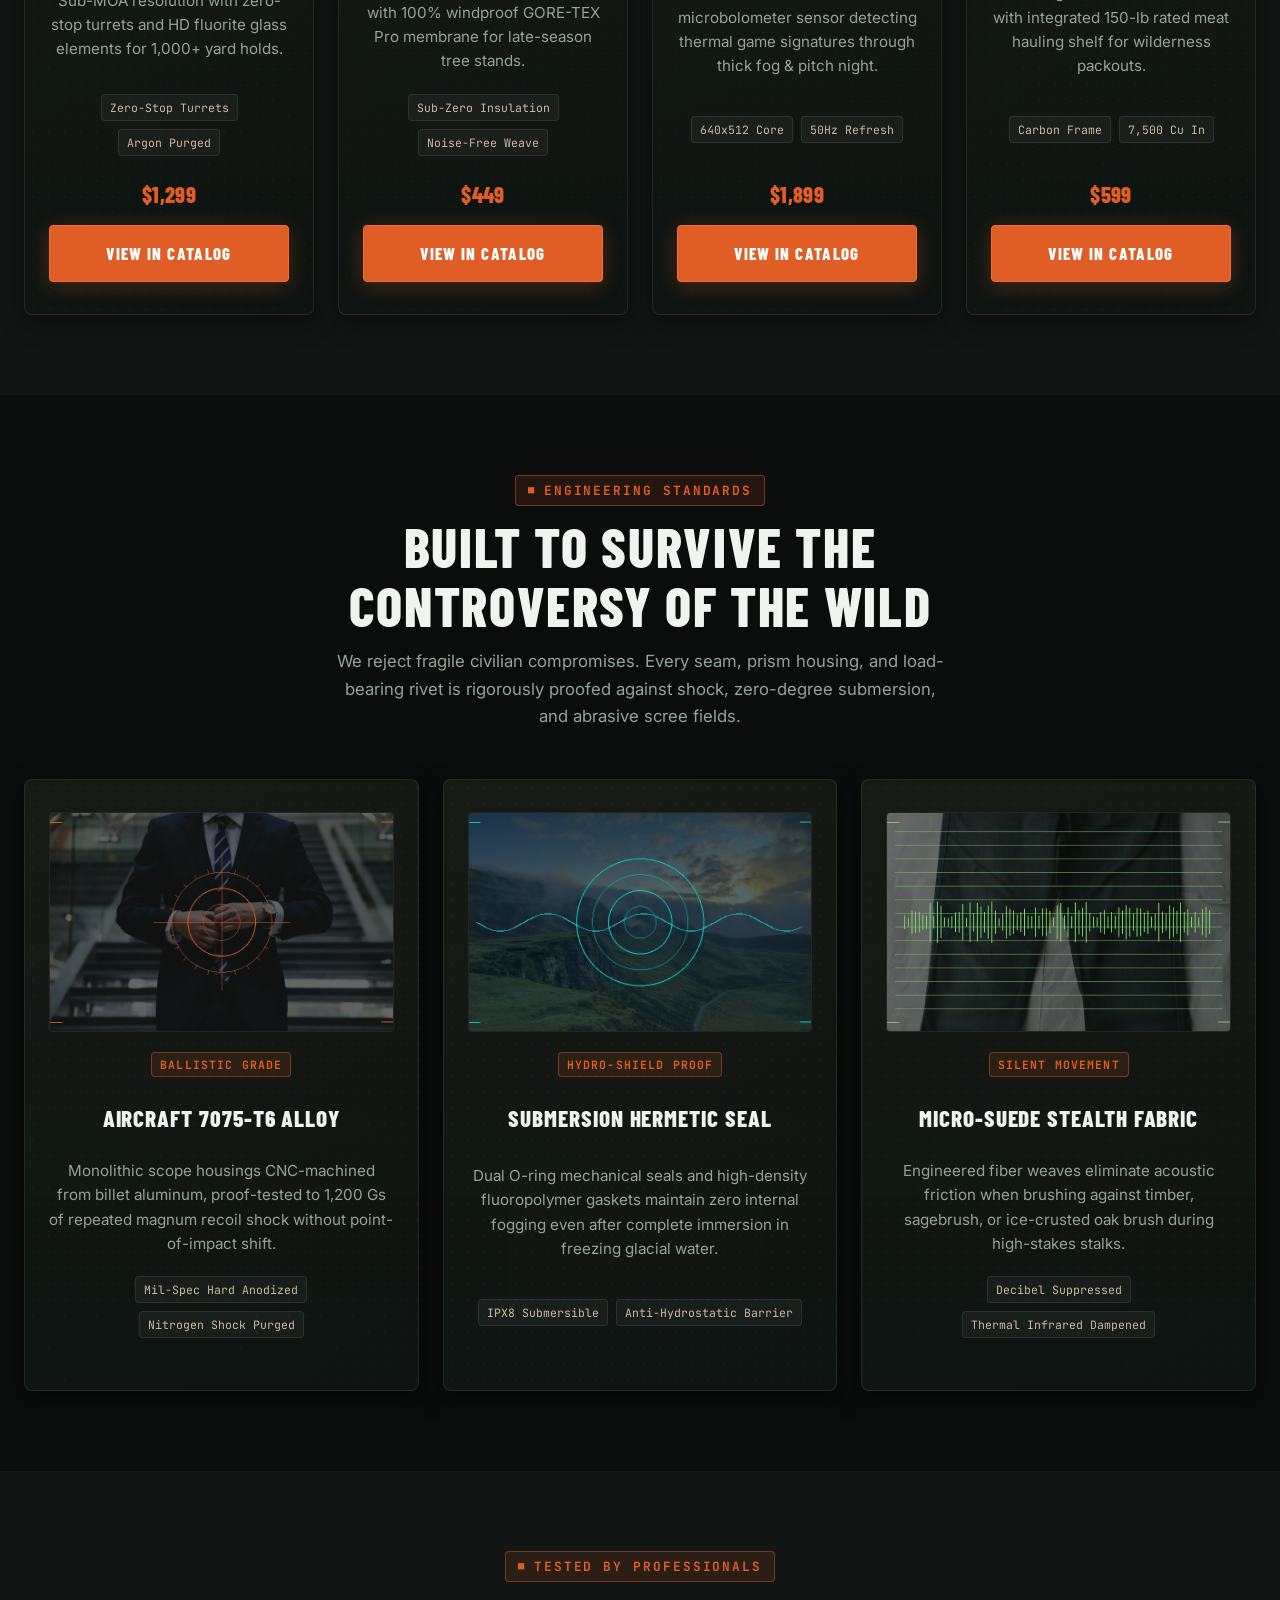
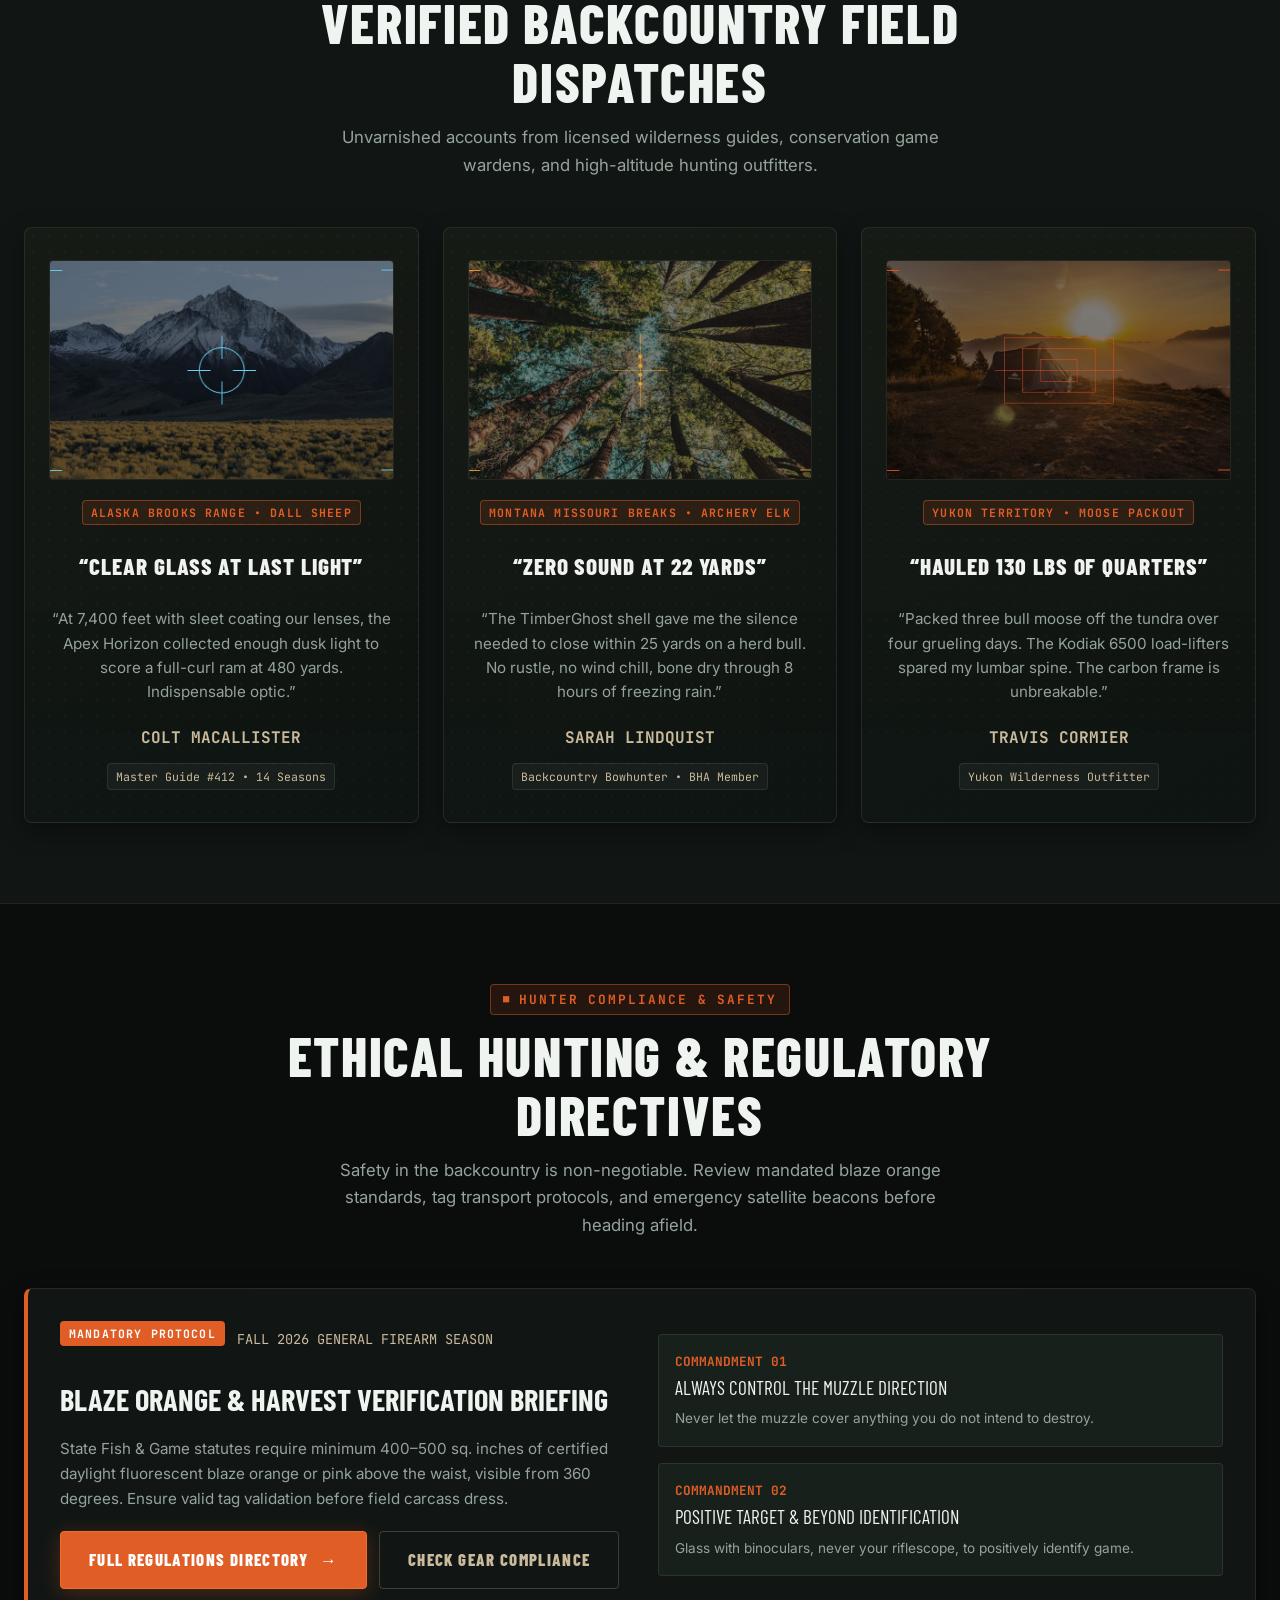
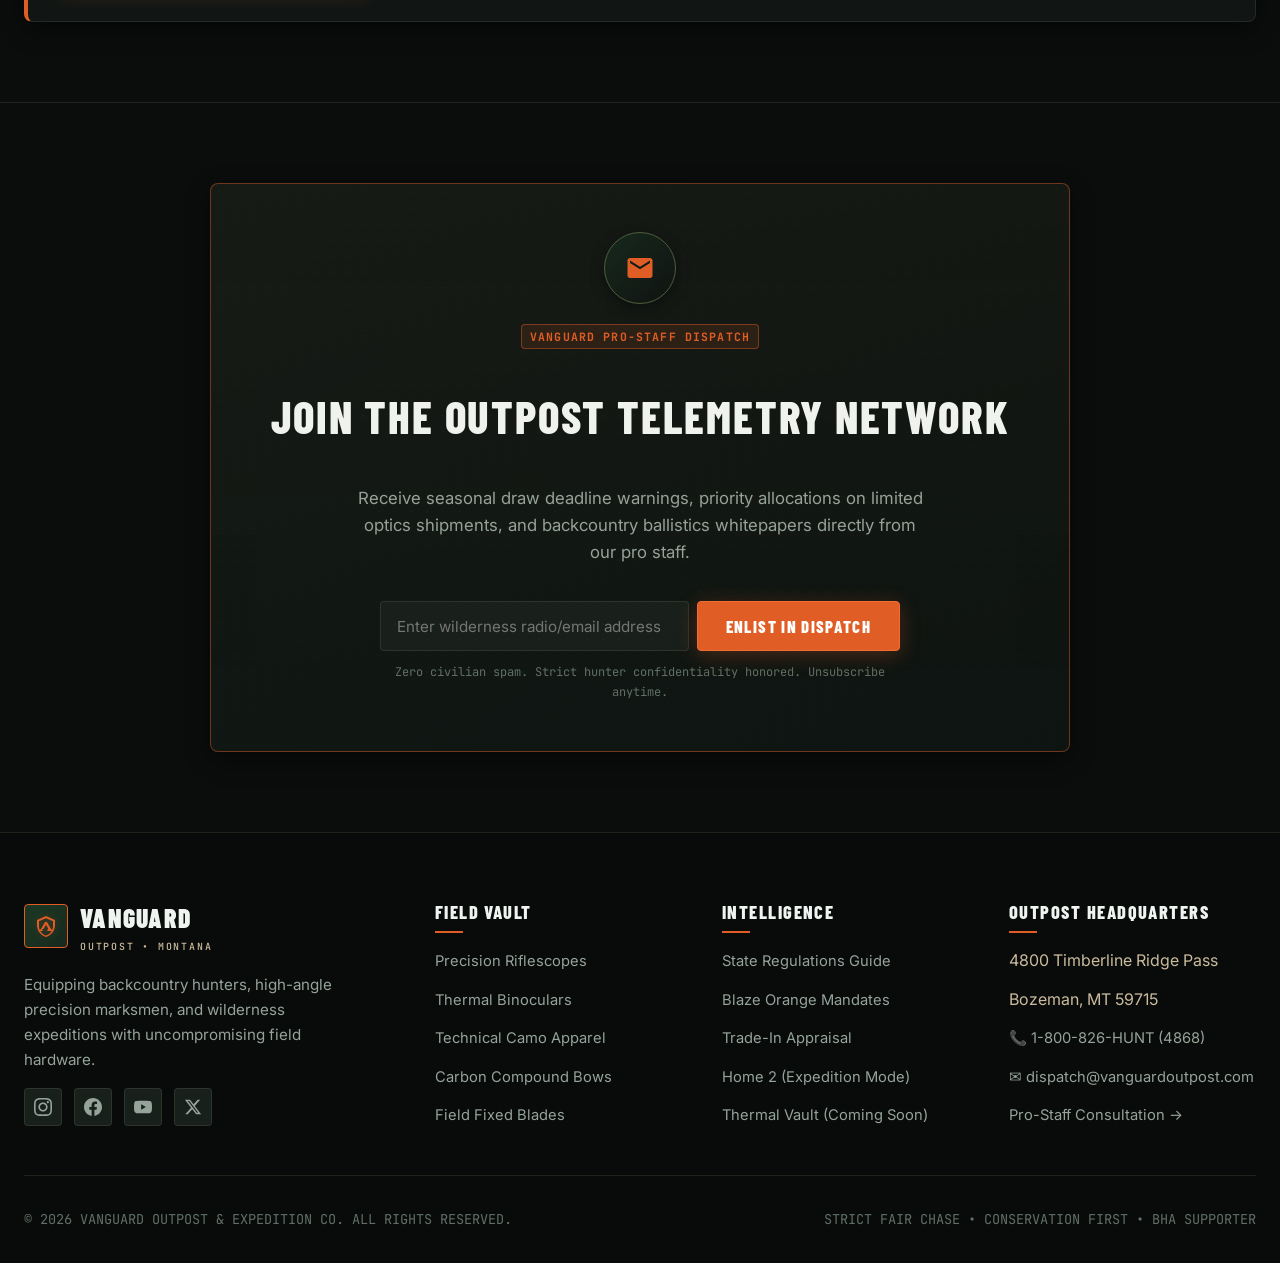
==== commit ea50af15: "3" ====
--- a/pages/index.html
+++ b/pages/index.html
@@ -91,7 +91,7 @@
           <button type="button" class="theme-toggle-btn" aria-label="Toggle Dark/Light Mode">🌙</button>
           <button type="button" class="rtl-toggle-btn" aria-label="Toggle RTL Layout">LTR</button>
           <a href="contact.html" class="nav-cta-btn">
-            <span>DISPATCH ENQUIRY</span>
+            <span>CALL DISPATCH</span>
           </a>
         </div>
 
@@ -107,20 +107,19 @@
 
   <!-- MOBILE NAVIGATION DRAWER -->
   <div class="mobile-drawer" role="dialog" aria-modal="true" aria-label="Mobile Navigation">
-    <div>
-      <div class="brand-logo">
-        <div class="brand-emblem">
-          <svg viewBox="0 0 24 24"><path d="M12 2L3 6v5c0 5.55 3.84 10.74 9 12 5.16-1.26 9-6.45 9-12V6L12 2zm0 2.2l7 3.1v4.7c0 4.4-3.04 8.5-7 9.5-3.96-1-7-5.1-7-9.5V7.3l7-3.1zm-1 3.8l-4 7h2.5l2.5-4.3 2.5 4.3H17l-4-7h-2zm-3.5 6L5.5 17h3.5l-1.5-3zm7 0l-1.5 3H18.5l-2-3z"/></svg>
-        </div>
-        <div>
-          VANGUARD
-          <span class="brand-text-sub">FIELD NAVIGATION</span>
-        </div>
-      </div>
-      <div class="mobile-drawer-actions">
-        <button type="button" class="theme-toggle-btn" aria-label="Toggle Dark/Light Mode">🌙</button>
-        <button type="button" class="rtl-toggle-btn" aria-label="Toggle RTL Layout">LTR</button>
-      </div>
+    <div class="mobile-drawer-header">
+        <a href="index.html" class="brand-logo" aria-label="Vanguard Outpost Home">
+          <div class="brand-emblem" aria-hidden="true">
+            <svg viewBox="0 0 24 24"><path d="M12 2L3 6v5c0 5.55 3.84 10.74 9 12 5.16-1.26 9-6.45 9-12V6L12 2zm0 2.2l7 3.1v4.7c0 4.4-3.04 8.5-7 9.5-3.96-1-7-5.1-7-9.5V7.3l7-3.1zm-1 3.8l-4 7h2.5l2.5-4.3 2.5 4.3H17l-4-7h-2zm-3.5 6L5.5 17h3.5l-1.5-3zm7 0l-1.5 3H18.5l-2-3z"/></svg>
+          </div>
+          <div>
+            VANGUARD
+            <span class="brand-text-sub">OUTPOST &bull; MONTANA</span>
+          </div>
+        </a>
+        <button type="button" class="mobile-drawer-close" aria-label="Close Navigation">&times;</button>
+      </div>
+      <div>
       <ul class="mobile-nav-list">
         <li><a href="index.html" class="mobile-nav-link active">Home</a></li>
         <li><a href="home-2.html" class="mobile-nav-link">Home 2</a></li>
@@ -129,9 +128,13 @@
         <li><a href="trade-in.html" class="mobile-nav-link">Trade-In</a></li>
         <li><a href="contact.html" class="mobile-nav-link">Contact</a></li>
       </ul>
+      <div class="mobile-drawer-actions">
+        <button type="button" class="theme-toggle-btn" aria-label="Toggle Dark/Light Mode">🌙</button>
+        <button type="button" class="rtl-toggle-btn" aria-label="Toggle RTL Layout">LTR</button>
+      </div>
     </div>
     <div>
-      <a href="contact.html" class="btn btn-primary btn-block">DISPATCH ENQUIRY</a>
+      <a href="contact.html" class="btn btn-primary btn-block">CALL DISPATCH</a>
       <p style="font-family: var(--font-mono); font-size: 0.75rem; color: var(--text-faint); margin-top: 16px; text-align: center;">VANGUARD OUTPOST &bull; BOZEMAN, MT</p>
     </div>
   </div>
@@ -191,7 +194,7 @@
     </section>
 
     <!-- SECTION 2: FEATURED SEASONAL SPOTLIGHT (3D Tilt Cards, Center-Aligned) -->
-    <section class="section-pad" id="section-2-spotlight" style="background: #0d120f;">
+    <section class="section-pad" id="section-2-spotlight" style="background: var(--bg-surface);">
       <div class="container">
         <div class="section-header">
           <span class="section-tag">ESSENTIAL ARSENAL</span>
@@ -207,21 +210,16 @@
             <div class="card-img-wrap">
               <img src="../assets/images/product-optics-scope.jpg" alt="Apex Horizon 4-24x50mm Tactical Hunting Riflescope" loading="lazy">
             </div>
-            <div class="card-icon-wrap" aria-hidden="true">
-              <div class="reticle-accent"></div>
-              <svg viewBox="0 0 24 24"><circle cx="12" cy="12" r="9" stroke="currentColor" stroke-width="2" fill="none"/><path d="M12 3v18M3 12h18"/></svg>
-            </div>
             <span class="card-badge">PRECISION OPTICS</span>
-            <h3 class="card-title">APEX HORIZON 4-24X50</h3>
-            <p class="card-desc">Zero-stop locking turrets with illuminated BDC reticle and extra-low dispersion fluorite glass.</p>
-            <div class="card-specs-list">
-              <span class="spec-chip">30mm Monotube</span>
+            <h3 class="card-title">APEX HORIZON 4-24X50 SCOPE</h3>
+            <p class="card-desc">Sub-MOA resolution with zero-stop turrets and HD fluorite glass elements for 1,000+ yard holds.</p>
+            <div class="card-specs-list">
+              <span class="spec-chip">Zero-Stop Turrets</span>
               <span class="spec-chip">Argon Purged</span>
-              <span class="spec-chip">99.2% Light</span>
             </div>
             <div class="card-footer">
               <div class="card-price">$1,299</div>
-              <a href="products.html" class="btn btn-primary btn-block">INSPECT OPTIC</a>
+              <a href="products.html" class="btn btn-primary btn-block">VIEW IN CATALOG</a>
             </div>
           </article>
 
@@ -230,67 +228,52 @@
             <div class="card-img-wrap">
               <img src="../assets/images/product-apparel-jacket.jpg" alt="Vanguard TimberGhost Stealth Camo All-Weather Shell" loading="lazy">
             </div>
-            <div class="card-icon-wrap" aria-hidden="true">
-              <div class="reticle-accent"></div>
-              <svg viewBox="0 0 24 24"><path d="M12 2L4 5v6.09c0 5.05 3.41 9.76 8 10.91 4.59-1.15 8-5.86 8-10.91V5l-8-3z"/></svg>
-            </div>
-            <span class="card-badge">WEATHER ARMOR</span>
-            <h3 class="card-title">TIMBERGHOST SHELL</h3>
-            <p class="card-desc">3-layer breathable membrane with silent brushed microsuede exterior and articulated draw elbows.</p>
-            <div class="card-specs-list">
-              <span class="spec-chip">28k Waterproof</span>
-              <span class="spec-chip">Sub-Zero Lining</span>
-              <span class="spec-chip">Zero Scent-Lock</span>
-            </div>
-            <div class="card-footer">
-              <div class="card-price">$485</div>
-              <a href="products.html" class="btn btn-primary btn-block">INSPECT SHELL</a>
-            </div>
-          </article>
-
-          <!-- Item 3: Archery -->
+            <span class="card-badge">STEALTH APPAREL</span>
+            <h3 class="card-title">TIMBERLINE GORE-TEX JACKET</h3>
+            <p class="card-desc">Soundless brushed suede face with 100% windproof GORE-TEX Pro membrane for late-season tree stands.</p>
+            <div class="card-specs-list">
+              <span class="spec-chip">Sub-Zero Insulation</span>
+              <span class="spec-chip">Noise-Free Weave</span>
+            </div>
+            <div class="card-footer">
+              <div class="card-price">$449</div>
+              <a href="products.html" class="btn btn-primary btn-block">VIEW IN CATALOG</a>
+            </div>
+          </article>
+
+          <!-- Item 3: Thermal Monocular -->
           <article class="tilt-card" data-max-tilt="16">
             <div class="card-img-wrap">
-              <img src="../assets/images/product-archery-bow.jpg" alt="Valkyrie Carbon 33 Compound Hunting Bow" loading="lazy">
-            </div>
-            <div class="card-icon-wrap" aria-hidden="true">
-              <div class="reticle-accent"></div>
-              <svg viewBox="0 0 24 24"><path d="M21.71 2.29a1 1 0 00-1.42 0l-5.6 5.6 1.42 1.42 5.6-5.6a1 1 0 000-1.42zM12 4a8 8 0 108 8 8 8 0 00-8-8zm0 14a6 6 0 116-6 6 6 0 01-6 6z"/></svg>
-            </div>
-            <span class="card-badge">SILENT ARCHERY</span>
-            <h3 class="card-title">VALKYRIE CARBON 33</h3>
-            <p class="card-desc">Ultralight carbon hollow-core riser delivering 346 FPS with 85% let-off dead-stop back wall.</p>
-            <div class="card-specs-list">
-              <span class="spec-chip">346 FPS IBO</span>
-              <span class="spec-chip">3.8 LBS Mass</span>
-              <span class="spec-chip">Dual-Cam Sync</span>
-            </div>
-            <div class="card-footer">
-              <div class="card-price">$1,380</div>
-              <a href="products.html" class="btn btn-primary btn-block">INSPECT BOW</a>
+              <img src="../assets/images/product-thermal-binos.jpg" alt="GhostRay 640 Thermal Night Scanner" loading="lazy">
+            </div>
+            <span class="card-badge">THERMAL HARDWARE</span>
+            <h3 class="card-title">GHOSTRAY 640 THERMAL SCANNER</h3>
+            <p class="card-desc">640x512 uncooled microbolometer sensor detecting thermal game signatures through thick fog &amp; pitch night.</p>
+            <div class="card-specs-list">
+              <span class="spec-chip">640x512 Core</span>
+              <span class="spec-chip">50Hz Refresh</span>
+            </div>
+            <div class="card-footer">
+              <div class="card-price">$1,899</div>
+              <a href="products.html" class="btn btn-primary btn-block">VIEW IN CATALOG</a>
             </div>
           </article>
 
           <!-- Item 4: Pack -->
           <article class="tilt-card" data-max-tilt="16">
             <div class="card-img-wrap">
-              <img src="../assets/images/product-pack-expedition.jpg" alt="Kodiak 6500 Expedition Load-Hauler Hunting Backpack" loading="lazy">
-            </div>
-            <div class="card-icon-wrap" aria-hidden="true">
-              <div class="reticle-accent"></div>
-              <svg viewBox="0 0 24 24"><path d="M20 6h-4V4c0-1.11-.89-2-2-2h-4c-1.11 0-2 .89-2 2v2H4c-1.11 0-1.99.89-1.99 2L2 19c0 1.11.89 2 2 2h16c1.11 0 2-.89 2-2V8c0-1.11-.89-2-2-2zm-6 0h-4V4h4v2z"/></svg>
-            </div>
-            <span class="card-badge">EXPEDITION PACK</span>
-            <h3 class="card-title">KODIAK 6500 HAULER</h3>
-            <p class="card-desc">Carbon-composite frame system capable of 140-lb meat-shelf loadouts without shoulder compression.</p>
-            <div class="card-specs-list">
-              <span class="spec-chip">105L Volume</span>
-              <span class="spec-chip">Cordura 1000D</span>
-              <span class="spec-chip">Rifle Scabbard</span>
-            </div>
-            <div class="card-footer">
-              <div class="card-price">$620</div>
-              <a href="products.html" class="btn btn-primary btn-block">INSPECT PACK</a>
+              <img src="../assets/images/product-pack-expedition.jpg" alt="Summit Hauler 7500 Carbon Frame Expedition Pack" loading="lazy">
+            </div>
+            <span class="card-badge">EXPEDITION GEAR</span>
+            <h3 class="card-title">SUMMIT HAULER 7500 PACK</h3>
+            <p class="card-desc">Ultra-light carbon fiber frame with integrated 150-lb rated meat hauling shelf for wilderness packouts.</p>
+            <div class="card-specs-list">
+              <span class="spec-chip">Carbon Frame</span>
+              <span class="spec-chip">7,500 Cu In</span>
+            </div>
+            <div class="card-footer">
+              <div class="card-price">$599</div>
+              <a href="products.html" class="btn btn-primary btn-block">VIEW IN CATALOG</a>
             </div>
           </article>
         </div>
@@ -298,7 +281,7 @@
     </section>
 
     <!-- SECTION 3: CRAFTSMANSHIP & BALLISTICS DURABILITY MATRIX -->
-    <section class="section-pad" id="section-3-matrix" style="background: #090c0b; position: relative;">
+    <section class="section-pad" id="section-3-matrix" style="background: var(--bg-base); position: relative;">
       <div class="container">
         <div class="section-header">
           <span class="section-tag">ENGINEERING STANDARDS</span>
@@ -352,7 +335,7 @@
     </section>
 
     <!-- SECTION 4: VERIFIED FIELD REPORTS & PRO-STAFF ENDORSEMENTS -->
-    <section class="section-pad" id="section-4-reports" style="background: #0f1411;">
+    <section class="section-pad" id="section-4-reports" style="background: var(--bg-surface);">
       <div class="container">
         <div class="section-header">
           <span class="section-tag">TESTED BY PROFESSIONALS</span>
@@ -406,7 +389,7 @@
     </section>
 
     <!-- SECTION 5: HUNTING SEASON REGULATORY & SAFETY INTELLIGENCE PREVIEW -->
-    <section class="section-pad" id="section-5-regulations" style="background: #0a0d0c; border-top: 1px solid var(--border-subtle); border-bottom: 1px solid var(--border-subtle);">
+    <section class="section-pad" id="section-5-regulations" style="background: var(--bg-base); border-top: 1px solid var(--border-subtle); border-bottom: 1px solid var(--border-subtle);">
       <div class="container">
         <div class="section-header">
           <span class="section-tag">HUNTER COMPLIANCE &amp; SAFETY</span>
@@ -459,7 +442,7 @@
     </section>
 
     <!-- SECTION 6: OUTPOST FIELD DISPATCH & NEWSLETTER (Call to Action) -->
-    <section class="section-pad" id="section-6-dispatch" style="background: linear-gradient(135deg, #111a14, #0b100d); position: relative;">
+    <section class="section-pad" id="section-6-dispatch" style="position: relative;">
       <div class="container" style="position: relative; z-index: 2;">
         <div class="tilt-card" data-max-tilt="8" style="padding: var(--space-12) var(--space-8); max-width: 860px; margin: 0 auto; border: 1.5px solid var(--border-accent);">
           <div class="card-icon-wrap" aria-hidden="true" style="width: 72px; height: 72px;">
--- a/assets/css/style.css
+++ b/assets/css/style.css
@@ -282,12 +282,12 @@
   width: 7px;
   height: 7px;
   border-radius: 50%;
-  background-color: #27ae60;
-  box-shadow: 0 0 8px #27ae60;
-  animation: pulse-green 2s infinite ease-in-out;
-}
-
-@keyframes pulse-green {
+  background-color: var(--color-blaze);
+  box-shadow: 0 0 8px var(--color-blaze);
+  animation: pulse-blaze 2s infinite ease-in-out;
+}
+
+@keyframes pulse-blaze {
   0%, 100% { opacity: 1; transform: scale(1); }
   50% { opacity: 0.4; transform: scale(0.85); }
 }
@@ -325,10 +325,11 @@
   display: inline-flex;
   align-items: center;
   justify-content: center;
-  width: 34px;
-  height: 34px;
+  height: 40px;
+  min-width: 40px;
+  padding: 0 12px;
   border-radius: var(--radius-sm);
-  border: 1px solid var(--border-subtle);
+  border: 1px solid var(--border-medium);
   background: var(--bg-surface-elevated);
   color: var(--text-main);
   font-size: 0.88rem;
@@ -336,6 +337,7 @@
   font-weight: 700;
   cursor: pointer;
   transition: all var(--transition-fast);
+  box-sizing: border-box;
 }
 
 .theme-toggle-btn:hover, .rtl-toggle-btn:hover {
@@ -457,19 +459,22 @@
 .nav-cta-btn {
   display: inline-flex;
   align-items: center;
-  gap: var(--space-2);
+  justify-content: center;
+  height: 40px;
+  padding: 0 20px;
   background: var(--color-blaze);
   color: #fff;
-  font-family: var(--font-display);
-  font-size: 0.95rem;
+  font-family: var(--font-mono);
+  font-size: 0.82rem;
   font-weight: 800;
   text-transform: uppercase;
   letter-spacing: 0.08em;
-  padding: 10px 22px;
   border-radius: var(--radius-sm);
   border: 1px solid var(--color-blaze-hover);
   box-shadow: 0 4px 14px var(--color-blaze-glow);
   transition: all var(--transition-fast);
+  white-space: nowrap;
+  box-sizing: border-box;
 }
 
 .nav-cta-btn:hover {
@@ -489,7 +494,7 @@
   background: var(--bg-surface-elevated);
   border: 1px solid var(--border-subtle);
   border-radius: var(--radius-sm);
-  z-index: 102;
+  z-index: 101;
 }
 
 .mobile-nav-toggle span {
@@ -498,19 +503,17 @@
   width: 100%;
   background: var(--text-main);
   border-radius: 2px;
-  transition: transform var(--transition-normal), opacity var(--transition-normal);
+  transition: transform var(--transition-fast), opacity var(--transition-fast), background-color var(--transition-fast);
 }
 
 .mobile-nav-toggle.is-active span:nth-child(1) {
-  transform: translateY(7.5px) rotate(45deg);
-  background: var(--color-blaze);
+  transform: translateY(9.5px) rotate(45deg);
 }
 .mobile-nav-toggle.is-active span:nth-child(2) {
   opacity: 0;
 }
 .mobile-nav-toggle.is-active span:nth-child(3) {
-  transform: translateY(-7.5px) rotate(-45deg);
-  background: var(--color-blaze);
+  transform: translateY(-9.5px) rotate(-45deg);
 }
 
 /* Mobile Navigation Drawer */
@@ -521,21 +524,77 @@
   width: min(88vw, 360px);
   height: 100vh;
   background: #0d120f;
-  border-left: 1px solid var(--border-accent);
-  padding: var(--space-20) var(--space-6) var(--space-10);
+  border-left: 1.5px solid var(--border-accent);
+  padding: var(--space-6) var(--space-6) var(--space-10);
   display: flex;
   flex-direction: column;
   justify-content: space-between;
-  z-index: 99;
+  z-index: 2000 !important;
   transition: right var(--transition-smooth);
   box-shadow: -15px 0 40px rgba(0, 0, 0, 0.85);
   overflow-y: auto;
   text-align: center;
 }
 
-.mobile-drawer .brand-logo {
+.mobile-drawer-header {
+  display: flex;
+  align-items: center;
+  justify-content: space-between;
+  gap: 12px;
+  padding-bottom: 14px;
+  border-bottom: 1px solid var(--border-subtle);
+  margin-bottom: var(--space-4);
+}
+
+.mobile-drawer-header .brand-logo {
+  margin-bottom: 0;
+  padding: 0;
+  gap: var(--space-3);
+  text-align: left;
+}
+
+.mobile-drawer-close {
+  display: inline-flex;
+  align-items: center;
   justify-content: center;
-  text-align: center;
+  width: 38px;
+  height: 38px;
+  border-radius: var(--radius-sm);
+  border: 1px solid var(--border-subtle);
+  background: var(--bg-surface-elevated);
+  color: var(--text-main);
+  font-size: 1.5rem;
+  line-height: 1;
+  cursor: pointer;
+  transition: all var(--transition-fast);
+  flex-shrink: 0;
+}
+
+.mobile-drawer-close:hover {
+  border-color: var(--color-blaze);
+  color: var(--color-blaze);
+  background: var(--bg-surface-hover);
+}
+
+.mobile-drawer .brand-logo div {
+  text-align: left;
+  color: var(--text-main);
+  font-family: var(--font-display);
+  font-size: 1.4rem;
+  font-weight: 900;
+  line-height: 1.1;
+  letter-spacing: 0.05em;
+}
+
+.mobile-drawer .brand-text-sub {
+  display: block;
+  font-family: var(--font-mono);
+  font-size: 0.7rem;
+  font-weight: 700;
+  color: var(--color-blaze) !important;
+  letter-spacing: 0.12em;
+  margin-top: 2px;
+  text-align: left;
 }
 
 .mobile-drawer.is-open {
@@ -545,8 +604,9 @@
 .mobile-nav-list {
   display: flex;
   flex-direction: column;
-  gap: var(--space-4);
-  margin-top: var(--space-6);
+  gap: var(--space-2);
+  margin-top: var(--space-2);
+  margin-bottom: var(--space-4);
   text-align: center;
 }
 
@@ -576,7 +636,7 @@
   inset: 0;
   background: rgba(0, 0, 0, 0.75);
   backdrop-filter: blur(4px);
-  z-index: 98;
+  z-index: 1999 !important;
   opacity: 0;
   pointer-events: none;
   transition: opacity var(--transition-normal);
@@ -592,9 +652,9 @@
   align-items: center;
   gap: var(--space-3);
   margin-top: var(--space-4);
-  margin-bottom: var(--space-2);
-  padding-bottom: var(--space-4);
-  border-bottom: 1px solid var(--border-subtle);
+  margin-bottom: var(--space-4);
+  padding-top: var(--space-4);
+  border-top: 1px solid var(--border-subtle);
 }
 
 .mobile-drawer-actions .theme-toggle-btn,
@@ -782,6 +842,13 @@
   z-index: 2;
 }
 
+/* Hide icon circle when card has a photo/image */
+.tilt-card:has(.card-img-wrap) .card-icon-wrap,
+.card-img-wrap + .card-icon-wrap,
+.card-img-wrap ~ .card-icon-wrap {
+  display: none !important;
+}
+
 .tilt-card:hover .card-icon-wrap {
   transform: scale(1.1) translateZ(20px);
   border-color: var(--color-blaze);
@@ -1108,6 +1175,22 @@
   padding-bottom: var(--space-4);
 }
 
+.recommended-action-box {
+  background: rgba(0, 0, 0, 0.4);
+  padding: 12px;
+  border-radius: var(--radius-sm);
+  border: 1px solid var(--border-subtle);
+  text-align: center;
+}
+
+.recommended-action-box span {
+  font-family: var(--font-mono);
+  font-size: 0.78rem;
+  color: var(--color-blaze);
+  font-weight: 700;
+  letter-spacing: 0.05em;
+}
+
 .gauge-title {
   font-family: var(--font-mono);
   font-size: 0.85rem;
@@ -1259,13 +1342,20 @@
   transition: all 0.25s cubic-bezier(0.16, 1, 0.3, 1);
   position: relative;
   overflow: hidden;
+  color: var(--text-main);
 }
 
 .calc-gear-item:hover {
   background: #19241d;
+  color: #ffffff;
   border-color: var(--color-blaze);
   transform: translateX(6px);
   box-shadow: 0 4px 20px rgba(224, 93, 38, 0.2);
+}
+
+.calc-gear-item:hover span,
+.calc-gear-item:hover span * {
+  color: #ffffff !important;
 }
 
 .calc-gear-item .weight-tag {
@@ -1276,7 +1366,7 @@
 }
 
 .calc-gear-item:hover .weight-tag {
-  color: #ff6b35;
+  color: #ff6b35 !important;
   transform: scale(1.08);
 }
 
@@ -1654,7 +1744,10 @@
    Hamburger drawer active for all mobile, tablet and 1024px screen widths
    -------------------------------------------------------------------------- */
 @media (max-width: 1199.98px) {
-  .nav-menu, .nav-cta-btn {
+  .nav-menu,
+  .nav-cta-btn,
+  .site-header .nav-cta-btn,
+  .site-header .navbar-action-group .nav-cta-btn {
     display: none !important;
   }
 
@@ -1684,7 +1777,7 @@
     left: 0 !important;
     width: 100% !important;
     z-index: 1000 !important;
-    background: rgba(15, 19, 17, 0.96) !important;
+    background: rgba(15, 19, 17, 0.96);
     backdrop-filter: blur(14px) !important;
     -webkit-backdrop-filter: blur(14px) !important;
   }
--- a/assets/css/dark-mode.css
+++ b/assets/css/dark-mode.css
@@ -11,7 +11,7 @@
   --bg-surface-elevated: #dfd9ca;
   --bg-card: #f9f7f2;
   --bg-card-hover: #ffffff;
-  --bg-overlay: rgba(243, 240, 232, 0.92);
+  --bg-overlay: rgba(243, 240, 232, 0.94);
 
   --color-primary: #1e3826;
   --color-primary-light: #2b5037;
@@ -23,23 +23,23 @@
   --color-blaze: #d8521a;
   --color-blaze-hover: #c44410;
   --color-blaze-glow: rgba(216, 82, 26, 0.22);
-  --color-blaze-subtle: rgba(216, 82, 26, 0.1);
+  --color-blaze-subtle: rgba(216, 82, 26, 0.12);
 
   --color-olive: #546543;
   --color-olive-light: #3e4d31;
-  --color-khaki: #695e4d;
-  --color-khaki-subtle: rgba(105, 94, 77, 0.1);
+  --color-khaki: #594d3c;
+  --color-khaki-subtle: rgba(89, 77, 60, 0.12);
   --color-tan: #3d3528;
 
-  /* Inverted Text */
-  --text-main: #17241c;
-  --text-muted: #4e5f54;
-  --text-faint: #798d80;
+  /* High Contrast Dark Text for Light Canvas Background */
+  --text-main: #142219;
+  --text-muted: #3d4f43;
+  --text-faint: #607366;
   --text-inverse: #f3f0e8;
 
   /* Borders */
-  --border-subtle: rgba(78, 95, 84, 0.18);
-  --border-medium: rgba(78, 95, 84, 0.32);
+  --border-subtle: rgba(61, 79, 67, 0.18);
+  --border-medium: rgba(61, 79, 67, 0.32);
   --border-accent: rgba(216, 82, 26, 0.45);
   --border-glow: 0 0 16px rgba(216, 82, 26, 0.2);
 
@@ -53,28 +53,157 @@
 /* Base Body Adjustments in Light Mode */
 [data-theme="light"] body {
   background-color: var(--bg-base);
+  color: var(--text-main);
   background-image: 
-    radial-gradient(circle at 15% 20%, rgba(35, 68, 46, 0.06) 0%, transparent 40%),
+    radial-gradient(circle at 15% 20%, rgba(180, 170, 150, 0.08) 0%, transparent 40%),
     radial-gradient(circle at 85% 75%, rgba(216, 82, 26, 0.05) 0%, transparent 45%),
     linear-gradient(to bottom, #f3f0e8, #ebe6d9);
 }
 
 [data-theme="light"] .top-ticker-bar {
-  background: #e3decfa6;
-  border-bottom-color: var(--border-subtle);
+  background: #e3decf !important;
+  border-bottom-color: var(--border-subtle) !important;
+  color: #3d4f43 !important;
+}
+
+[data-theme="light"] .ticker-telemetry {
+  color: #3d4f43 !important;
 }
 
 [data-theme="light"] .site-header {
-  background: rgba(243, 240, 232, 0.94);
+  background: rgba(243, 240, 232, 0.96) !important;
+  border-bottom-color: var(--border-subtle) !important;
 }
 
 [data-theme="light"] .site-header.is-scrolled {
-  background: rgba(235, 230, 217, 0.98);
-}
-
-[data-theme="light"] .tilt-card {
-  background: linear-gradient(145deg, #ffffff, #f4f0e6);
-  border: 1px solid var(--border-subtle);
+  background: rgba(235, 230, 217, 0.98) !important;
+}
+
+[data-theme="light"] .brand-logo {
+  color: #142219 !important;
+}
+
+[data-theme="light"] .brand-text-sub {
+  color: #4a5d50 !important;
+}
+
+[data-theme="light"] .mobile-nav-toggle {
+  background: #e6e0d2 !important;
+  border-color: rgba(20, 34, 25, 0.25) !important;
+}
+
+[data-theme="light"] .mobile-nav-toggle span {
+  background: #142219 !important;
+}
+
+[data-theme="light"] .mobile-nav-toggle.is-active span:nth-child(1),
+[data-theme="light"] .mobile-nav-toggle.is-active span:nth-child(3) {
+  background: var(--color-blaze) !important;
+}
+
+/* Section Background Overrides for Light Mode */
+[data-theme="light"] section.section-pad,
+[data-theme="light"] .hero-1,
+[data-theme="light"] .hero-2,
+[data-theme="light"] #section-1-hero,
+[data-theme="light"] #contact-hero,
+[data-theme="light"] #trade-in-hero,
+[data-theme="light"] #safety-hero,
+[data-theme="light"] #catalog-hero {
+  background: linear-gradient(180deg, #f3f0e8 0%, #eae5d8 100%) !important;
+}
+
+[data-theme="light"] section.section-pad[id*="steps"],
+[data-theme="light"] section.section-pad[id*="grid"],
+[data-theme="light"] section.section-pad[id*="form"],
+[data-theme="light"] section.section-pad[id*="spotlight"],
+[data-theme="light"] section.section-pad[id*="optimizer"],
+[data-theme="light"] section.section-pad[id*="matrix"],
+[data-theme="light"] section.section-pad[id*="lab"] {
+  background: var(--bg-surface) !important;
+}
+
+[data-theme="light"] section.section-pad[id*="calc"],
+[data-theme="light"] section.section-pad[id*="commandments"],
+[data-theme="light"] section.section-pad[id*="map"],
+[data-theme="light"] section.section-pad[id*="comparison"],
+[data-theme="light"] section.section-pad[id*="regulations"],
+[data-theme="light"] section.section-pad[id*="disciplines"],
+[data-theme="light"] section.section-pad[id*="chase"] {
+  background: var(--bg-base) !important;
+}
+
+[data-theme="light"] #section-6-dispatch,
+[data-theme="light"] #education-cta,
+[data-theme="light"] #outfitter-wholesale,
+[data-theme="light"] #pro-staff-booking {
+  background: linear-gradient(135deg, #eae3d2, #dfd7c3) !important;
+  border-color: var(--border-subtle);
+}
+
+/* Hero Overlay & Image adjustments for Light Mode */
+[data-theme="light"] .hero-1-bg {
+  opacity: 0.68 !important;
+  filter: contrast(108%) brightness(104%);
+}
+
+[data-theme="light"] .hero-1-overlay {
+  background: radial-gradient(circle at center, rgba(243, 240, 232, 0.35) 0%, rgba(243, 240, 232, 0.72) 100%),
+              linear-gradient(to top, #f3f0e8 0%, rgba(243, 240, 232, 0.2) 60%, rgba(243, 240, 232, 0.45) 100%) !important;
+}
+
+/* Typography contrast in Light Mode */
+[data-theme="light"] .hero-title {
+  color: #111e15 !important;
+  text-shadow: 0 1px 3px rgba(243, 240, 232, 0.95), 0 0 20px rgba(255, 255, 255, 0.9) !important;
+}
+
+[data-theme="light"] .hero-title .highlight {
+  color: #d8521a !important;
+  text-shadow: 0 1px 3px rgba(243, 240, 232, 0.95), 0 0 20px rgba(255, 255, 255, 0.9) !important;
+}
+
+[data-theme="light"] .section-title,
+[data-theme="light"] .card-title,
+[data-theme="light"] h1, 
+[data-theme="light"] h2, 
+[data-theme="light"] h3, 
+[data-theme="light"] h4 {
+  color: var(--text-main) !important;
+}
+
+[data-theme="light"] .hero-lead {
+  color: #27382c !important;
+  font-weight: 500;
+  text-shadow: 0 1px 2px rgba(243, 240, 232, 0.9) !important;
+}
+
+[data-theme="light"] .section-subtitle,
+[data-theme="light"] .card-desc,
+[data-theme="light"] p {
+  color: var(--text-muted);
+}
+
+[data-theme="light"] .hero-telemetry-grid {
+  border-top-color: var(--border-subtle);
+}
+
+[data-theme="light"] .telem-label {
+  color: var(--text-faint);
+}
+
+[data-theme="light"] .telem-value {
+  color: var(--color-primary);
+}
+
+/* Cards & Elements in Light Mode */
+[data-theme="light"] .tilt-card,
+[data-theme="light"] .tool-box,
+[data-theme="light"] .catalog-card,
+[data-theme="light"] .quick-accord-card {
+  background: linear-gradient(145deg, #ffffff, #f4f0e6) !important;
+  border: 1px solid var(--border-subtle) !important;
+  box-shadow: var(--shadow-sm);
 }
 
 [data-theme="light"] .tilt-card::before {
@@ -94,30 +223,233 @@
   color: var(--text-muted);
 }
 
+[data-theme="light"] .card-img-wrap {
+  background: #e6e0d2;
+  border-color: var(--border-subtle);
+}
+
 [data-theme="light"] .site-footer {
   background: #e2ddd0;
   border-top-color: var(--border-subtle);
 }
 
-[data-theme="light"] .hero-1-overlay {
-  background: radial-gradient(circle at center, rgba(243, 240, 232, 0.7) 0%, rgba(243, 240, 232, 0.95) 100%),
-              linear-gradient(to top, #f3f0e8 0%, transparent 60%);
-}
-
-[data-theme="light"] .hero-title {
-  text-shadow: 0 4px 20px rgba(243, 240, 232, 0.8);
-}
-
 [data-theme="light"] .mobile-drawer {
-  background: #f0ebe0;
+  background: #ffffff !important;
+  color: #142219 !important;
+  border-left: 1.5px solid var(--border-accent) !important;
+  box-shadow: -15px 0 40px rgba(0, 0, 0, 0.15) !important;
+}
+
+[data-theme="light"] .mobile-drawer .brand-logo,
+[data-theme="light"] .mobile-drawer .brand-logo div {
+  color: #142219 !important;
+}
+
+[data-theme="light"] .mobile-drawer .brand-text-sub {
+  color: var(--color-blaze) !important;
+}
+
+[data-theme="light"] .mobile-drawer .brand-emblem {
+  background: #e6e0d2 !important;
+  border-color: var(--color-blaze) !important;
+  color: var(--color-blaze) !important;
+}
+
+[data-theme="light"] .mobile-drawer-close {
+  background: #ffffff !important;
+  color: #142219 !important;
+  border: 1.5px solid rgba(20, 34, 25, 0.35) !important;
+}
+
+[data-theme="light"] .mobile-drawer-close:hover {
+  background: var(--color-blaze) !important;
+  color: #ffffff !important;
+  border-color: var(--color-blaze) !important;
+}
+
+[data-theme="light"] .mobile-drawer .mobile-nav-link {
+  color: #142219 !important;
+  border-bottom-color: rgba(61, 79, 67, 0.18) !important;
+}
+
+[data-theme="light"] .mobile-drawer .mobile-nav-link:hover,
+[data-theme="light"] .mobile-drawer .mobile-nav-link.active {
+  color: var(--color-blaze) !important;
+  background: rgba(216, 82, 26, 0.08) !important;
+}
+
+[data-theme="light"] .mobile-drawer-actions {
+  border-top-color: rgba(61, 79, 67, 0.18) !important;
+}
+
+[data-theme="light"] .mobile-drawer-actions .theme-toggle-btn,
+[data-theme="light"] .mobile-drawer-actions .rtl-toggle-btn {
+  background: #f4efe4 !important;
+  border-color: rgba(20, 34, 25, 0.3) !important;
+  color: #142219 !important;
+}
+
+[data-theme="light"] .mobile-drawer-actions .theme-toggle-btn:hover,
+[data-theme="light"] .mobile-drawer-actions .rtl-toggle-btn:hover {
+  background: rgba(216, 82, 26, 0.12) !important;
+  border-color: var(--color-blaze) !important;
+  color: var(--color-blaze) !important;
+}
+
+[data-theme="light"] .mobile-nav-toggle {
+  background: #ffffff !important;
+  border-color: rgba(20, 34, 25, 0.35) !important;
+}
+
+[data-theme="light"] .mobile-nav-toggle span {
+  background: #142219 !important;
 }
 
 [data-theme="light"] .expedition-gauge-card {
-  background: rgba(255, 255, 255, 0.85);
+  background: #fdfbf7 !important;
+  border-color: rgba(224, 93, 38, 0.4) !important;
+  box-shadow: 0 10px 30px rgba(0, 0, 0, 0.08) !important;
+}
+
+[data-theme="light"] .expedition-gauge-card .gauge-title {
+  color: #142219 !important;
+}
+
+[data-theme="light"] .expedition-gauge-card .gauge-row span {
+  color: #142219 !important;
+}
+
+[data-theme="light"] .gauge-bar-track {
+  background: #e6e0d2 !important;
+}
+
+[data-theme="light"] .recommended-action-box {
+  background: #f4efe4 !important;
+  border-color: rgba(224, 93, 38, 0.4) !important;
+}
+
+[data-theme="light"] .recommended-action-box span {
+  color: #c0392b !important;
+  font-weight: 800 !important;
 }
 
 [data-theme="light"] .weight-meter-card {
-  background: #f7f5ed;
+  background: #f7f5ed !important;
+  border-color: var(--border-accent);
+}
+
+[data-theme="light"] .calc-gear-item {
+  background: #eae5d8;
+  border-color: var(--border-subtle);
+  color: var(--text-main);
+}
+
+[data-theme="light"] .calc-gear-item:hover {
+  background: #ffffff !important;
+  color: var(--text-main) !important;
+  border-color: var(--color-blaze) !important;
+  box-shadow: 0 4px 18px rgba(216, 82, 26, 0.2) !important;
+}
+
+[data-theme="light"] .calc-gear-item:hover span,
+[data-theme="light"] .calc-gear-item:hover span * {
+  color: var(--text-main) !important;
+}
+
+[data-theme="light"] .calc-gear-item:hover .weight-tag {
+  color: var(--color-blaze) !important;
+}
+
+[data-theme="light"] .btn-secondary:hover {
+  background: var(--color-blaze) !important;
+  color: #ffffff !important;
+  border-color: var(--color-blaze) !important;
+}
+
+[data-theme="light"] .section-tag,
+[data-theme="light"] .card-badge {
+  background: rgba(216, 82, 26, 0.1) !important;
+  color: var(--color-blaze) !important;
+  border-color: rgba(216, 82, 26, 0.3) !important;
+}
+
+/* Navbar Action Buttons: Equal 40px Height & High-Contrast Visibility in Light Theme */
+[data-theme="light"] .theme-toggle-btn,
+[data-theme="light"] .rtl-toggle-btn {
+  height: 40px !important;
+  min-width: 40px !important;
+  background: #ffffff !important;
+  color: #142219 !important;
+  border: 1.5px solid rgba(20, 34, 25, 0.35) !important;
+  box-shadow: 0 2px 8px rgba(0, 0, 0, 0.08) !important;
+  display: inline-flex !important;
+  align-items: center !important;
+  justify-content: center !important;
+  box-sizing: border-box !important;
+}
+
+[data-theme="light"] .theme-toggle-btn svg,
+[data-theme="light"] .theme-toggle-btn path {
+  fill: #142219 !important;
+  color: #142219 !important;
+}
+
+[data-theme="light"] .theme-toggle-btn:hover,
+[data-theme="light"] .rtl-toggle-btn:hover {
+  background: var(--color-blaze) !important;
+  color: #ffffff !important;
+  border-color: var(--color-blaze) !important;
+}
+
+[data-theme="light"] .theme-toggle-btn:hover svg,
+[data-theme="light"] .theme-toggle-btn:hover path {
+  fill: #ffffff !important;
+  color: #ffffff !important;
+}
+
+@media (min-width: 1200px) {
+  [data-theme="light"] .nav-cta-btn {
+    height: 40px !important;
+    display: inline-flex !important;
+    align-items: center !important;
+    justify-content: center !important;
+    padding: 0 20px !important;
+    background: var(--color-blaze) !important;
+    color: #ffffff !important;
+    border: 1.5px solid var(--color-blaze-hover) !important;
+    box-sizing: border-box !important;
+  }
+}
+
+@media (max-width: 1199.98px) {
+  [data-theme="light"] .nav-cta-btn,
+  [data-theme="light"] .site-header .nav-cta-btn {
+    display: none !important;
+  }
+}
+
+[data-theme="light"] .cat-pill {
+  background: #eae5d8;
+  border-color: var(--border-subtle);
+  color: var(--text-muted);
+}
+
+[data-theme="light"] .cat-pill.active,
+[data-theme="light"] .cat-pill:hover {
+  background: var(--color-blaze);
+  color: #ffffff;
+  border-color: var(--color-blaze);
+}
+
+[data-theme="light"] .form-control,
+[data-theme="light"] .search-input {
+  background: #ffffff !important;
+  border-color: var(--border-medium) !important;
+  color: var(--text-main) !important;
+}
+
+[data-theme="light"] .form-label {
+  color: var(--color-primary);
 }
 
 /* System Preference Auto Detection (If no manual preference is set) */
@@ -128,7 +460,7 @@
     --bg-surface-elevated: #dfd9ca;
     --bg-card: #f9f7f2;
     --bg-card-hover: #ffffff;
-    --bg-overlay: rgba(243, 240, 232, 0.92);
+    --bg-overlay: rgba(243, 240, 232, 0.94);
 
     --color-primary: #1e3826;
     --color-primary-light: #2b5037;
@@ -139,22 +471,23 @@
     --color-blaze: #d8521a;
     --color-blaze-hover: #c44410;
     --color-blaze-glow: rgba(216, 82, 26, 0.22);
-    --color-blaze-subtle: rgba(216, 82, 26, 0.1);
+    --color-blaze-subtle: rgba(216, 82, 26, 0.12);
 
     --color-olive: #546543;
     --color-olive-light: #3e4d31;
-    --color-khaki: #695e4d;
-    --color-khaki-subtle: rgba(105, 94, 77, 0.1);
+    --color-khaki: #594d3c;
+    --color-khaki-subtle: rgba(89, 77, 60, 0.12);
     --color-tan: #3d3528;
 
-    --text-main: #17241c;
-    --text-muted: #4e5f54;
-    --text-faint: #798d80;
+    --text-main: #142219;
+    --text-muted: #3d4f43;
+    --text-faint: #607366;
     --text-inverse: #f3f0e8;
 
-    --border-subtle: rgba(78, 95, 84, 0.18);
-    --border-medium: rgba(78, 95, 84, 0.32);
+    --border-subtle: rgba(61, 79, 67, 0.18);
+    --border-medium: rgba(61, 79, 67, 0.32);
     --border-accent: rgba(216, 82, 26, 0.45);
     --border-glow: 0 0 16px rgba(216, 82, 26, 0.2);
   }
 }
+
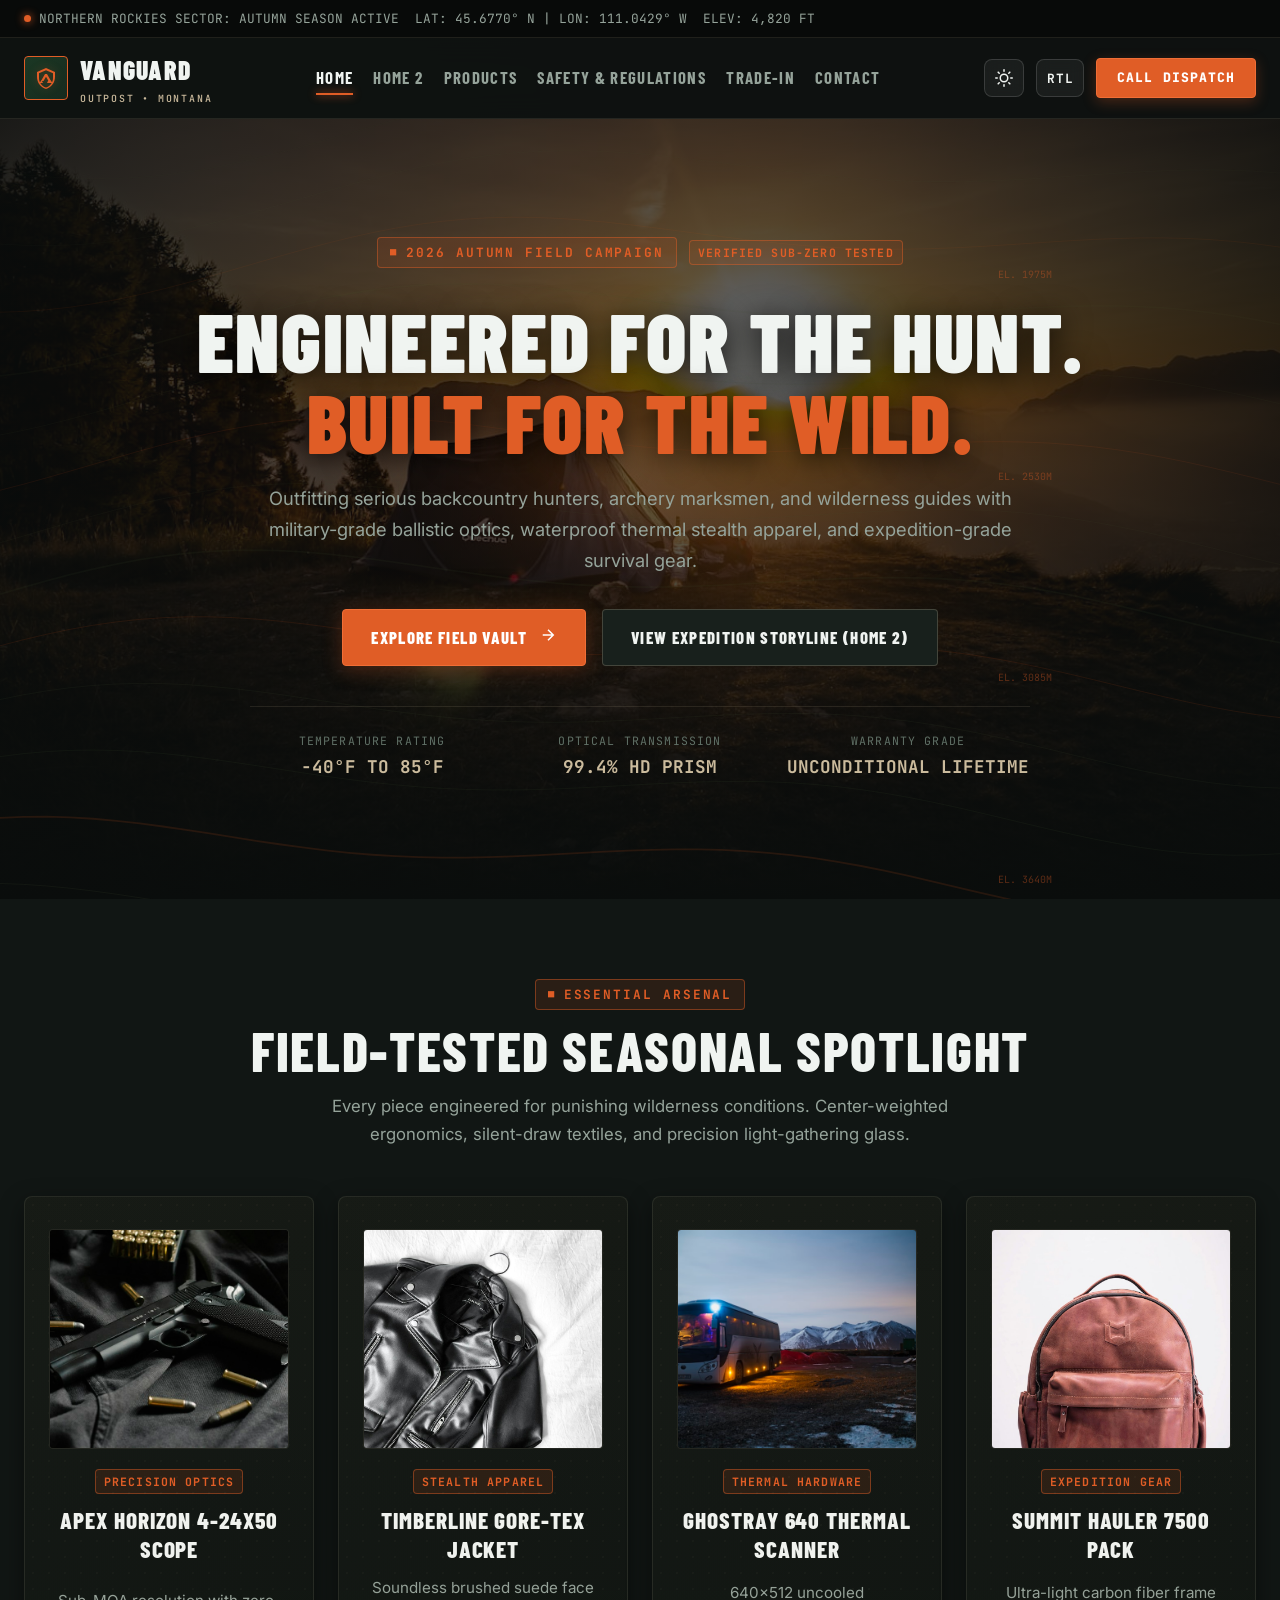
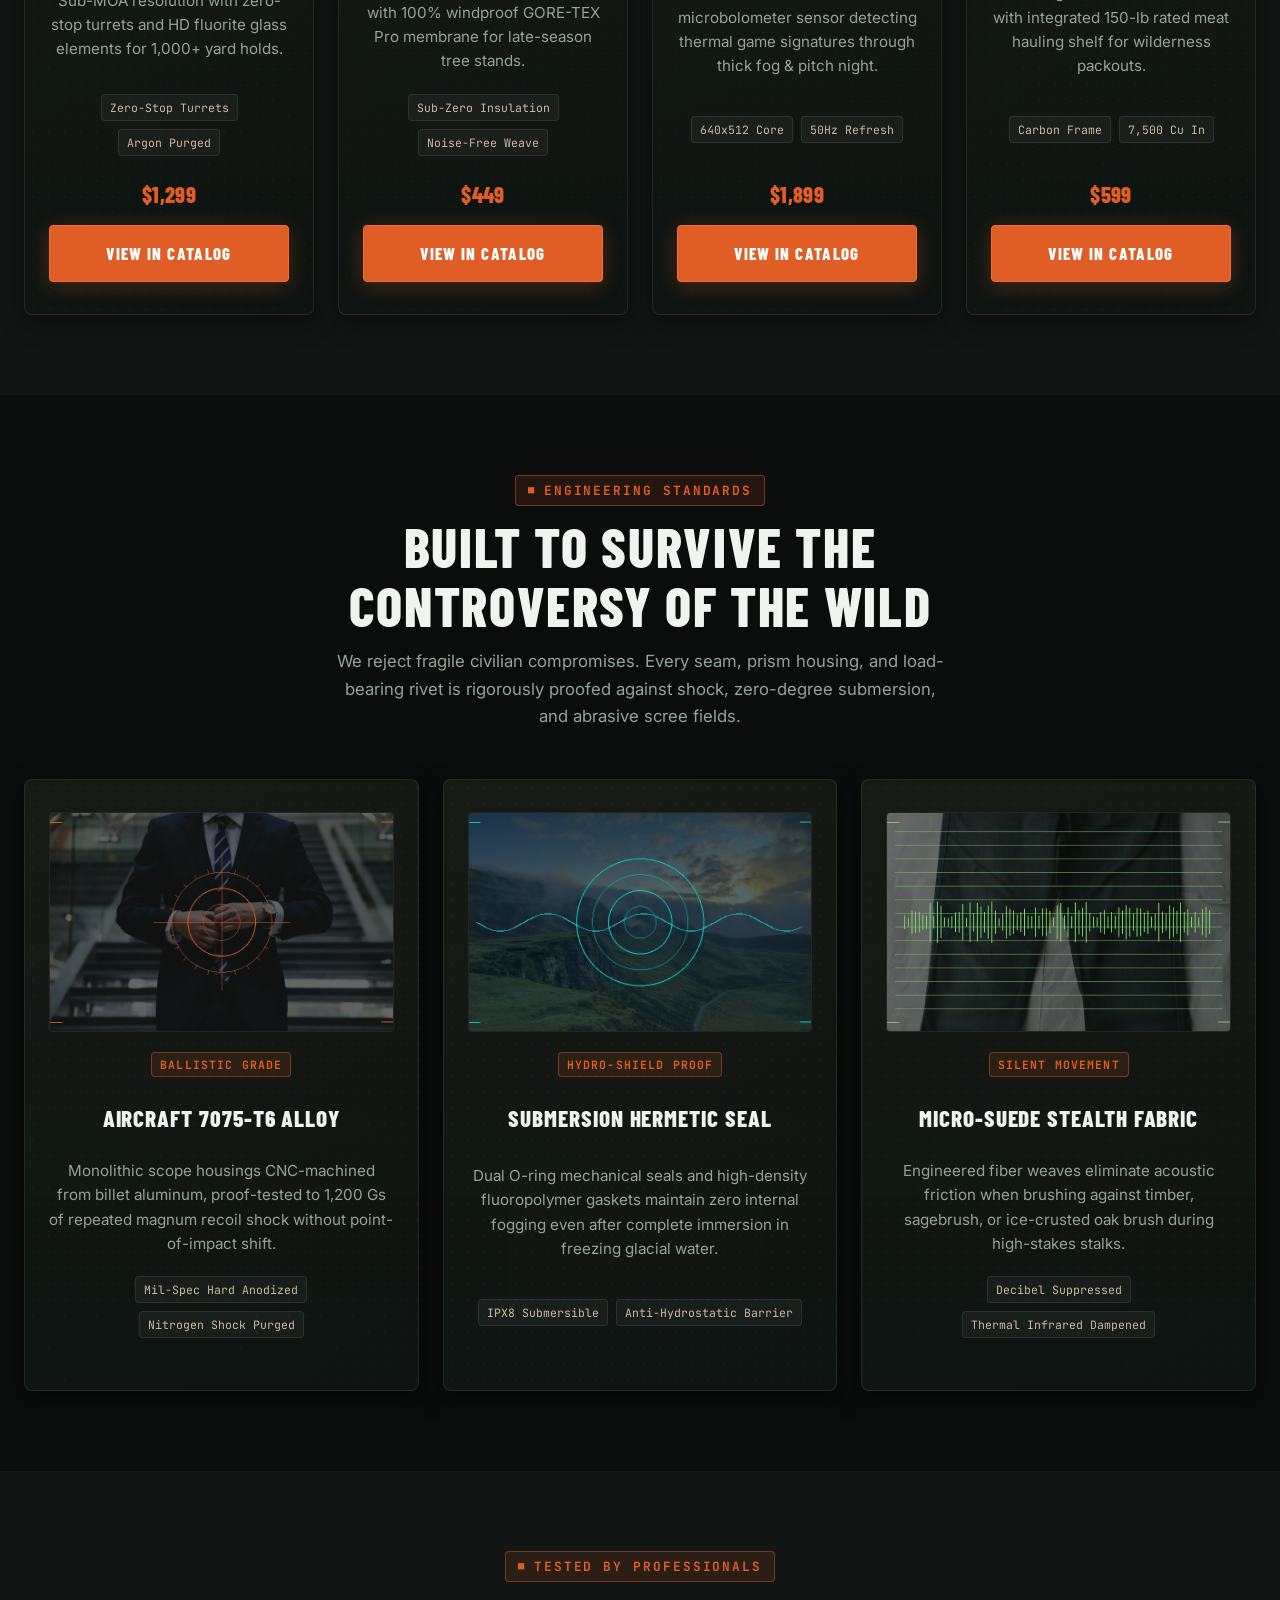
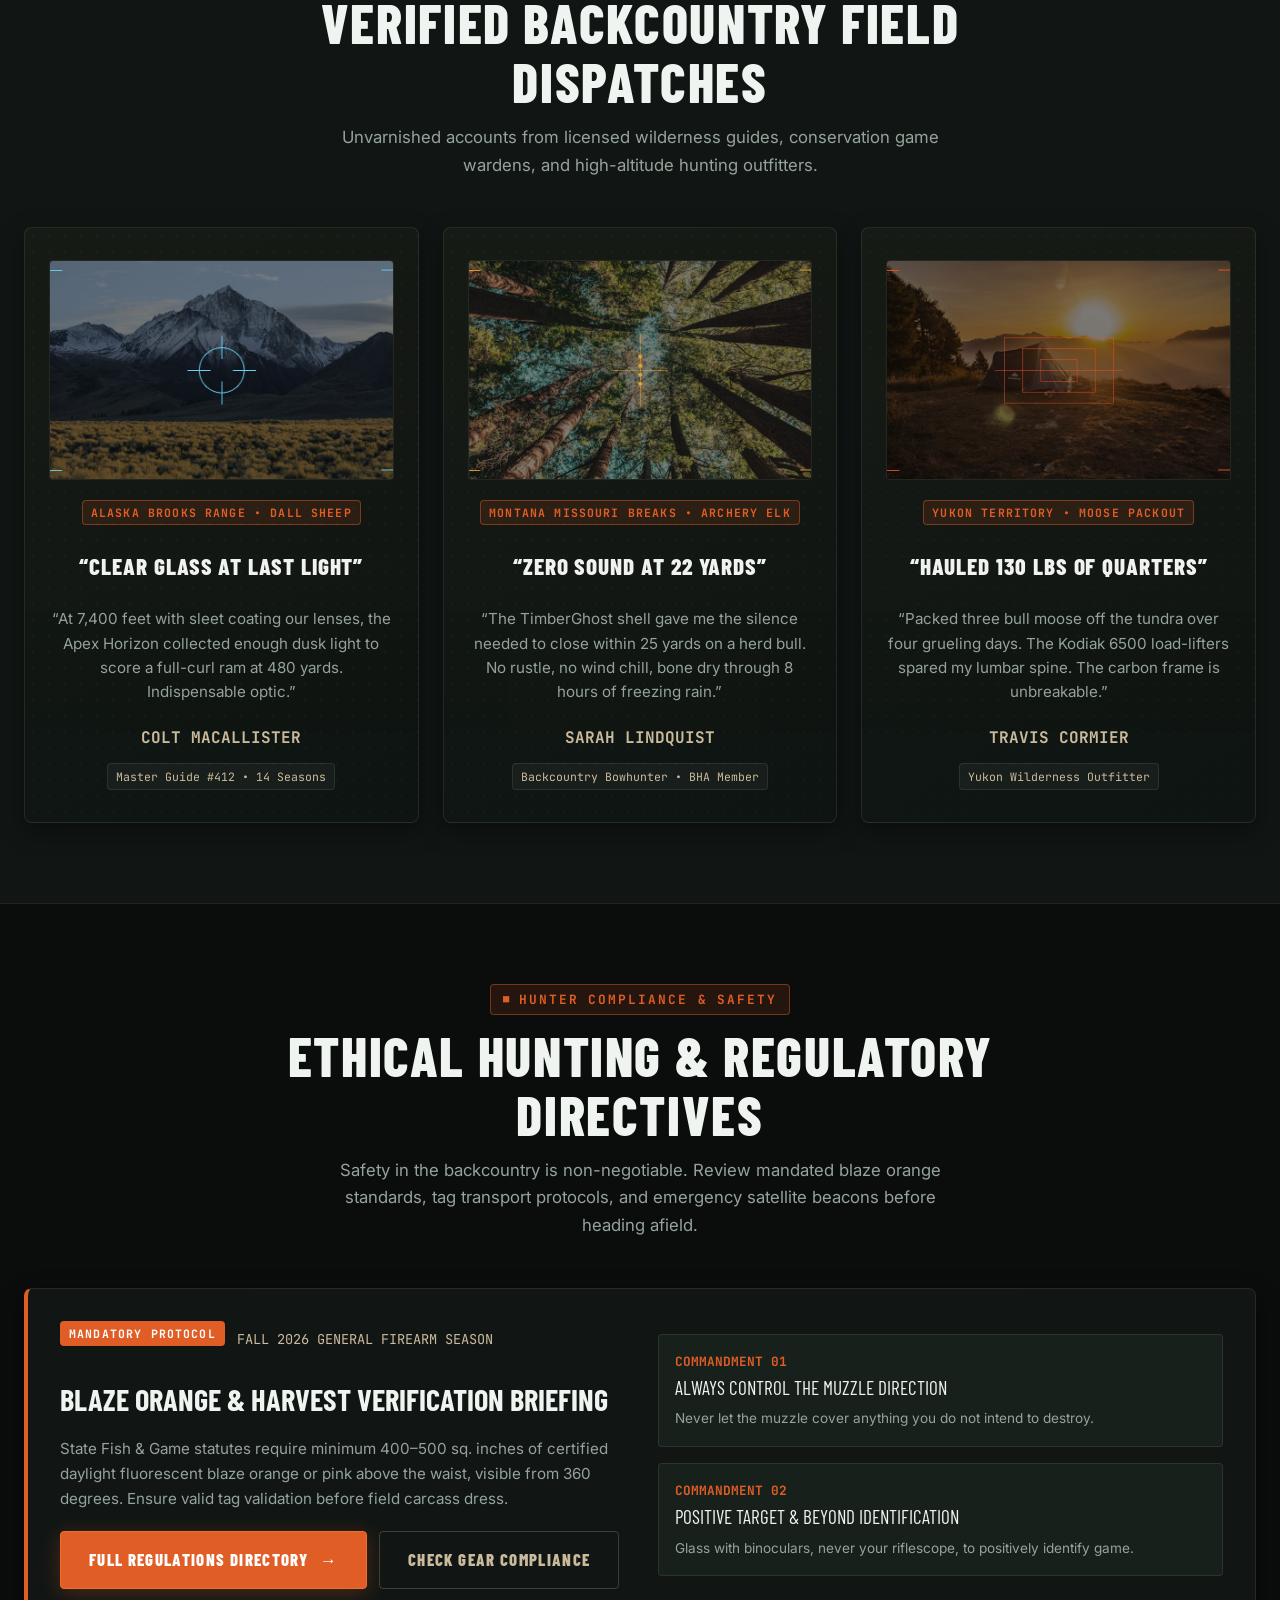
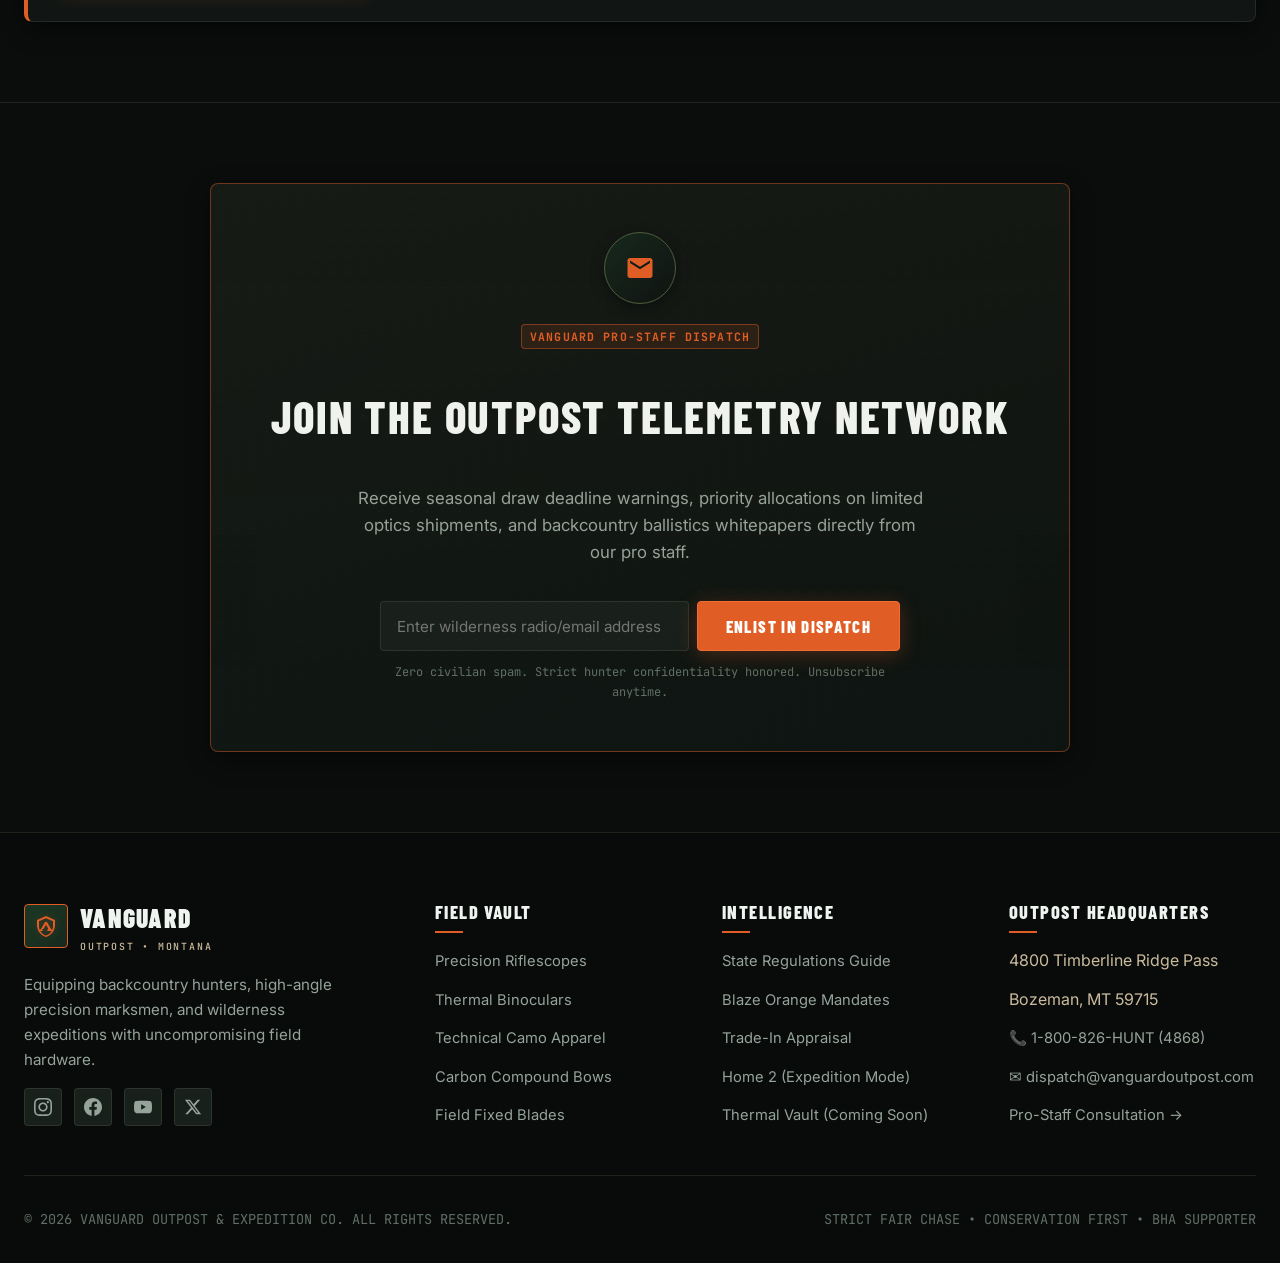
==== commit 47e234db: "4" ====
--- a/pages/index.html
+++ b/pages/index.html
@@ -88,8 +88,10 @@
         </ul>
 
         <div class="navbar-action-group">
-          <button type="button" class="theme-toggle-btn" aria-label="Toggle Dark/Light Mode">🌙</button>
-          <button type="button" class="rtl-toggle-btn" aria-label="Toggle RTL Layout">LTR</button>
+          <button type="button" class="theme-toggle-btn" aria-label="Toggle Dark/Light Mode" title="Toggle theme">
+            <svg viewBox="0 0 24 24" width="18" height="18" fill="none" stroke="currentColor" stroke-width="2" stroke-linecap="round" stroke-linejoin="round" aria-hidden="true"><circle cx="12" cy="12" r="5"></circle><line x1="12" y1="1" x2="12" y2="3"></line><line x1="12" y1="21" x2="12" y2="23"></line><line x1="4.22" y1="4.22" x2="5.64" y2="5.64"></line><line x1="18.36" y1="18.36" x2="19.78" y2="19.78"></line><line x1="1" y1="12" x2="3" y2="12"></line><line x1="21" y1="12" x2="23" y2="12"></line><line x1="4.22" y1="19.78" x2="5.64" y2="18.36"></line><line x1="18.36" y1="5.64" x2="19.78" y2="4.22"></line></svg>
+          </button>
+          <button type="button" class="rtl-toggle-btn" aria-label="Toggle RTL Layout" title="Toggle RTL layout">RTL</button>
           <a href="contact.html" class="nav-cta-btn">
             <span>CALL DISPATCH</span>
           </a>
@@ -129,8 +131,10 @@
         <li><a href="contact.html" class="mobile-nav-link">Contact</a></li>
       </ul>
       <div class="mobile-drawer-actions">
-        <button type="button" class="theme-toggle-btn" aria-label="Toggle Dark/Light Mode">🌙</button>
-        <button type="button" class="rtl-toggle-btn" aria-label="Toggle RTL Layout">LTR</button>
+        <button type="button" class="theme-toggle-btn" aria-label="Toggle Dark/Light Mode" title="Toggle theme">
+          <svg viewBox="0 0 24 24" width="18" height="18" fill="none" stroke="currentColor" stroke-width="2" stroke-linecap="round" stroke-linejoin="round" aria-hidden="true"><circle cx="12" cy="12" r="5"></circle><line x1="12" y1="1" x2="12" y2="3"></line><line x1="12" y1="21" x2="12" y2="23"></line><line x1="4.22" y1="4.22" x2="5.64" y2="5.64"></line><line x1="18.36" y1="18.36" x2="19.78" y2="19.78"></line><line x1="1" y1="12" x2="3" y2="12"></line><line x1="21" y1="12" x2="23" y2="12"></line><line x1="4.22" y1="19.78" x2="5.64" y2="18.36"></line><line x1="18.36" y1="5.64" x2="19.78" y2="4.22"></line></svg>
+        </button>
+        <button type="button" class="rtl-toggle-btn" aria-label="Toggle RTL Layout" title="Toggle RTL layout">RTL</button>
       </div>
     </div>
     <div>
--- a/assets/css/style.css
+++ b/assets/css/style.css
@@ -325,26 +325,44 @@
   display: inline-flex;
   align-items: center;
   justify-content: center;
-  height: 40px;
-  min-width: 40px;
-  padding: 0 12px;
-  border-radius: var(--radius-sm);
-  border: 1px solid var(--border-medium);
-  background: var(--bg-surface-elevated);
+  height: 38px;
+  min-width: 38px;
+  padding: 0 10px;
+  border-radius: 8px;
+  border: 1px solid rgba(255, 255, 255, 0.14);
+  background: rgba(255, 255, 255, 0.05);
+  backdrop-filter: blur(8px);
+  -webkit-backdrop-filter: blur(8px);
   color: var(--text-main);
-  font-size: 0.88rem;
+  font-size: 0.8rem;
   font-family: var(--font-mono);
   font-weight: 700;
+  letter-spacing: 0.06em;
   cursor: pointer;
-  transition: all var(--transition-fast);
+  transition: all 0.2s cubic-bezier(0.4, 0, 0.2, 1);
   box-sizing: border-box;
+  user-select: none;
 }
 
 .theme-toggle-btn:hover, .rtl-toggle-btn:hover {
   border-color: var(--color-blaze);
   color: var(--color-blaze);
-  background: var(--bg-surface-hover);
+  background: rgba(224, 93, 38, 0.12);
   transform: translateY(-1px);
+  box-shadow: 0 4px 12px rgba(224, 93, 38, 0.25);
+}
+
+.theme-toggle-btn:active, .rtl-toggle-btn:active {
+  transform: translateY(0) scale(0.96);
+}
+
+.theme-toggle-btn svg {
+  display: block;
+  transition: transform 0.3s ease;
+}
+
+.theme-toggle-btn:hover svg {
+  transform: rotate(15deg);
 }
 
 /* ==========================================================================
@@ -2198,3 +2216,64 @@
     max-width: 1280px;
   }
 }
+
+/* --------------------------------------------------------------------------
+   CONTACT PAGE COMPACT POLISH
+   -------------------------------------------------------------------------- */
+#contact-hero {
+  padding-top: 48px !important;
+  padding-bottom: 32px !important;
+}
+#contact-form-section,
+#contact-map-section,
+#regional-pro-staff {
+  padding-top: 44px !important;
+  padding-bottom: 44px !important;
+}
+#contact-form-section .grid-2 {
+  gap: 24px;
+}
+#contact-form-section .tool-box {
+  padding: 24px 22px;
+}
+#contact-form-section .tilt-card {
+  height: auto !important;
+  padding: 18px 20px;
+}
+
+.contact-social-strip {
+  margin-top: 24px;
+  padding-top: 18px;
+  border-top: 1px solid var(--border-subtle);
+  display: flex;
+  flex-direction: column;
+  align-items: center;
+  justify-content: center;
+  text-align: center;
+  gap: 10px;
+}
+
+.contact-social-icons {
+  display: flex;
+  align-items: center;
+  justify-content: center;
+  gap: 12px;
+}
+
+.contact-social-icons .social-icon-btn {
+  width: 42px;
+  height: 42px;
+  border-radius: 8px;
+  background: var(--bg-surface-elevated);
+  border: 1px solid var(--border-medium);
+  color: var(--text-main);
+  transition: all 0.25s cubic-bezier(0.4, 0, 0.2, 1);
+}
+
+.contact-social-icons .social-icon-btn:hover {
+  background: var(--color-blaze);
+  color: #ffffff;
+  border-color: var(--color-blaze);
+  transform: translateY(-2px);
+  box-shadow: 0 4px 14px var(--color-blaze-glow);
+}
--- a/assets/css/dark-mode.css
+++ b/assets/css/dark-mode.css
@@ -373,24 +373,24 @@
   border-color: rgba(216, 82, 26, 0.3) !important;
 }
 
-/* Navbar Action Buttons: Equal 40px Height & High-Contrast Visibility in Light Theme */
+/* Navbar Action Buttons: Clean & High-Contrast Visibility in Light Theme */
 [data-theme="light"] .theme-toggle-btn,
 [data-theme="light"] .rtl-toggle-btn {
-  height: 40px !important;
-  min-width: 40px !important;
-  background: #ffffff !important;
-  color: #142219 !important;
-  border: 1.5px solid rgba(20, 34, 25, 0.35) !important;
-  box-shadow: 0 2px 8px rgba(0, 0, 0, 0.08) !important;
+  height: 38px !important;
+  min-width: 38px !important;
+  border-radius: 8px !important;
+  background: #ffffff !important;
+  color: #142219 !important;
+  border: 1.5px solid rgba(20, 34, 25, 0.22) !important;
+  box-shadow: 0 2px 6px rgba(0, 0, 0, 0.06) !important;
   display: inline-flex !important;
   align-items: center !important;
   justify-content: center !important;
   box-sizing: border-box !important;
 }
 
-[data-theme="light"] .theme-toggle-btn svg,
-[data-theme="light"] .theme-toggle-btn path {
-  fill: #142219 !important;
+[data-theme="light"] .theme-toggle-btn svg {
+  stroke: #142219 !important;
   color: #142219 !important;
 }
 
@@ -399,11 +399,11 @@
   background: var(--color-blaze) !important;
   color: #ffffff !important;
   border-color: var(--color-blaze) !important;
-}
-
-[data-theme="light"] .theme-toggle-btn:hover svg,
-[data-theme="light"] .theme-toggle-btn:hover path {
-  fill: #ffffff !important;
+  box-shadow: 0 4px 12px rgba(224, 93, 38, 0.3) !important;
+}
+
+[data-theme="light"] .theme-toggle-btn:hover svg {
+  stroke: #ffffff !important;
   color: #ffffff !important;
 }
 
@@ -491,3 +491,19 @@
   }
 }
 
+[data-theme="light"] .social-icon-btn,
+[data-theme="light"] .contact-social-icons .social-icon-btn {
+  background: #ffffff !important;
+  color: #142219 !important;
+  border: 1.5px solid rgba(20, 34, 25, 0.22) !important;
+  box-shadow: 0 2px 6px rgba(0, 0, 0, 0.05) !important;
+}
+
+[data-theme="light"] .social-icon-btn:hover,
+[data-theme="light"] .contact-social-icons .social-icon-btn:hover {
+  background: var(--color-blaze) !important;
+  color: #ffffff !important;
+  border-color: var(--color-blaze) !important;
+  box-shadow: 0 4px 12px rgba(224, 93, 38, 0.3) !important;
+}
+
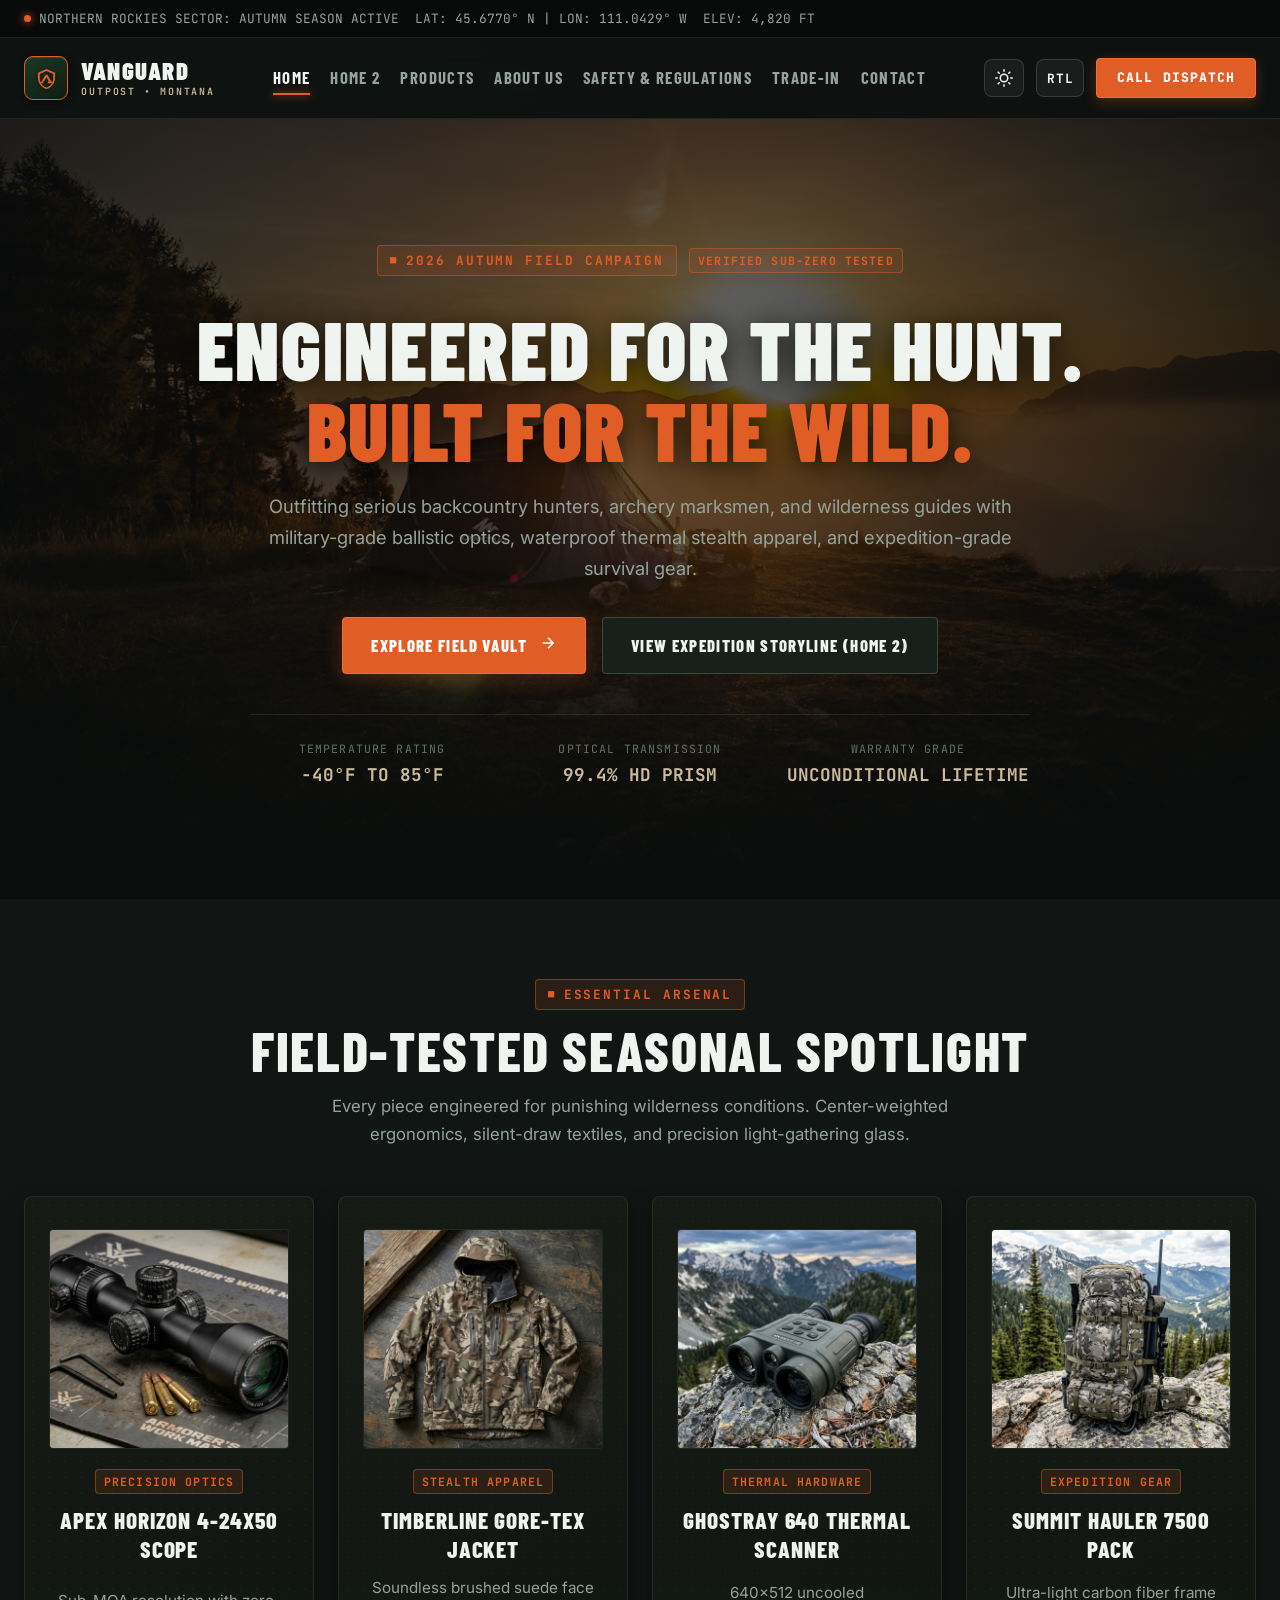
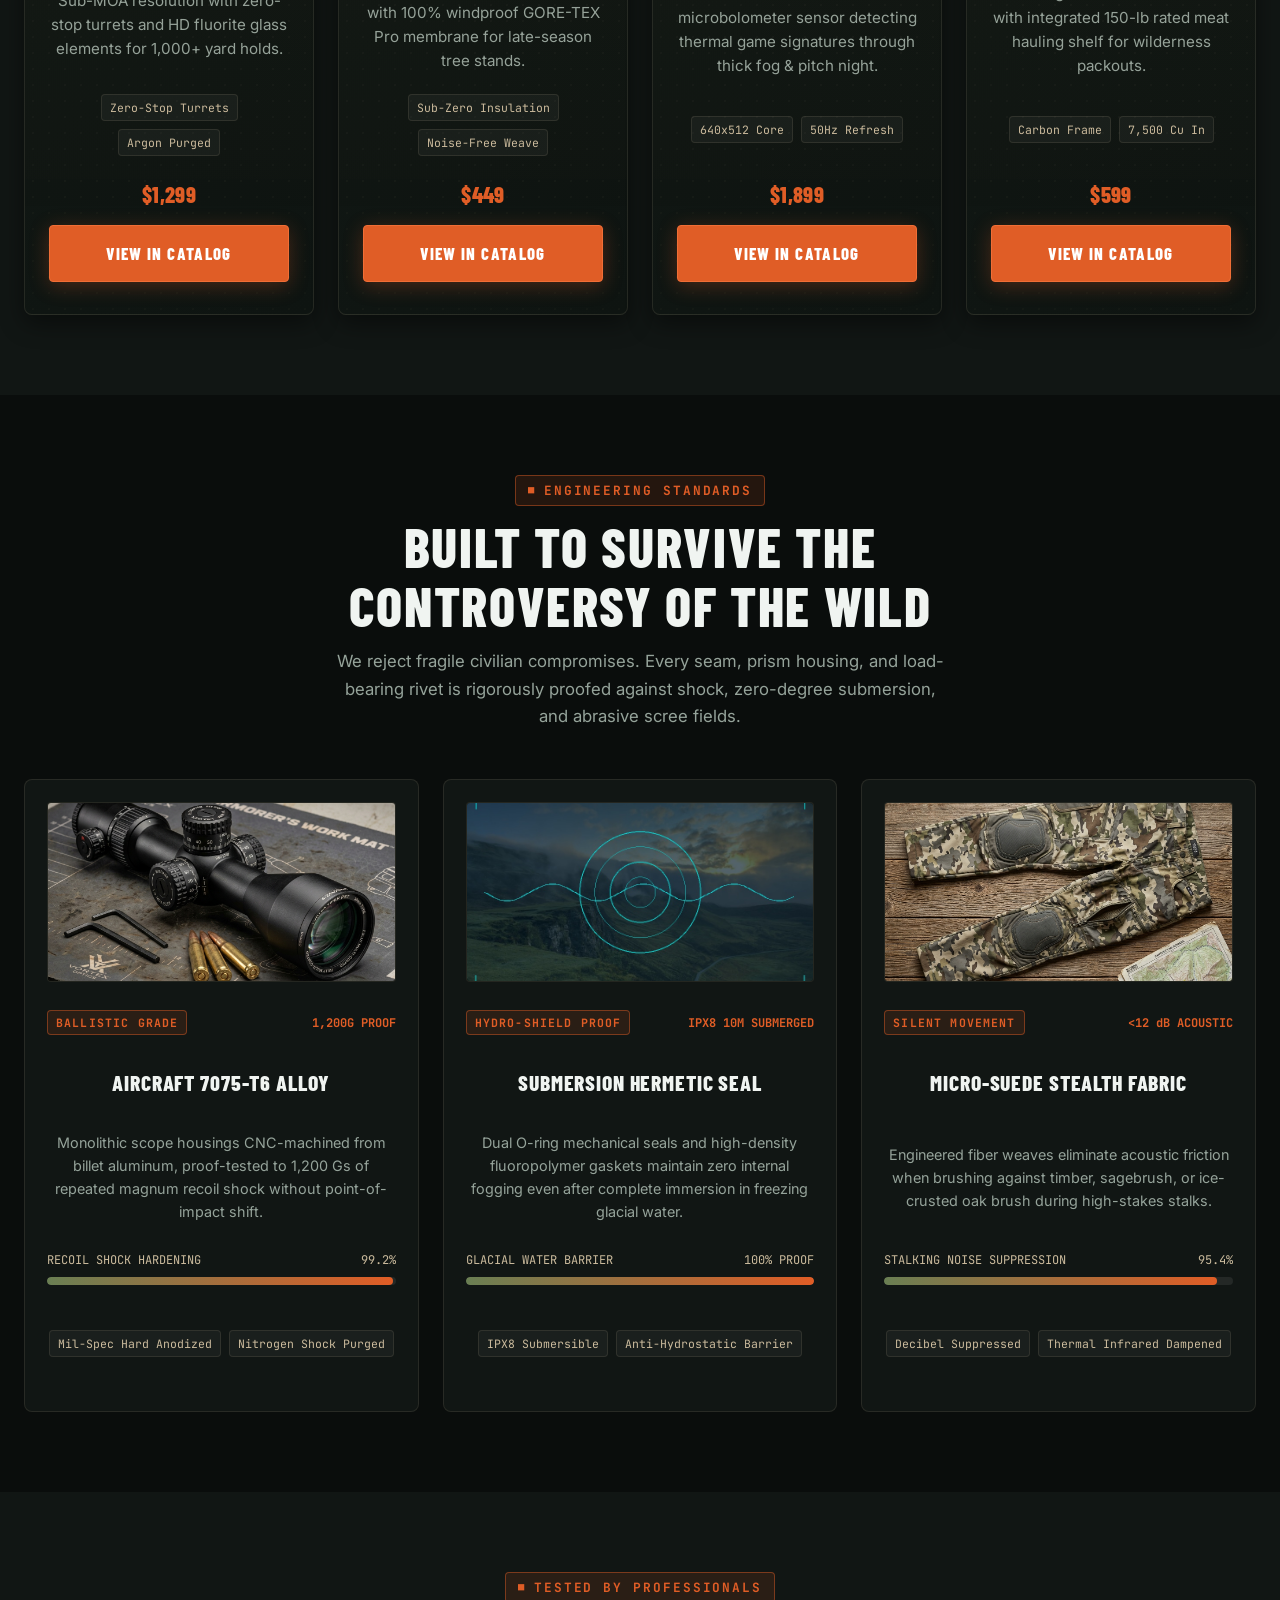
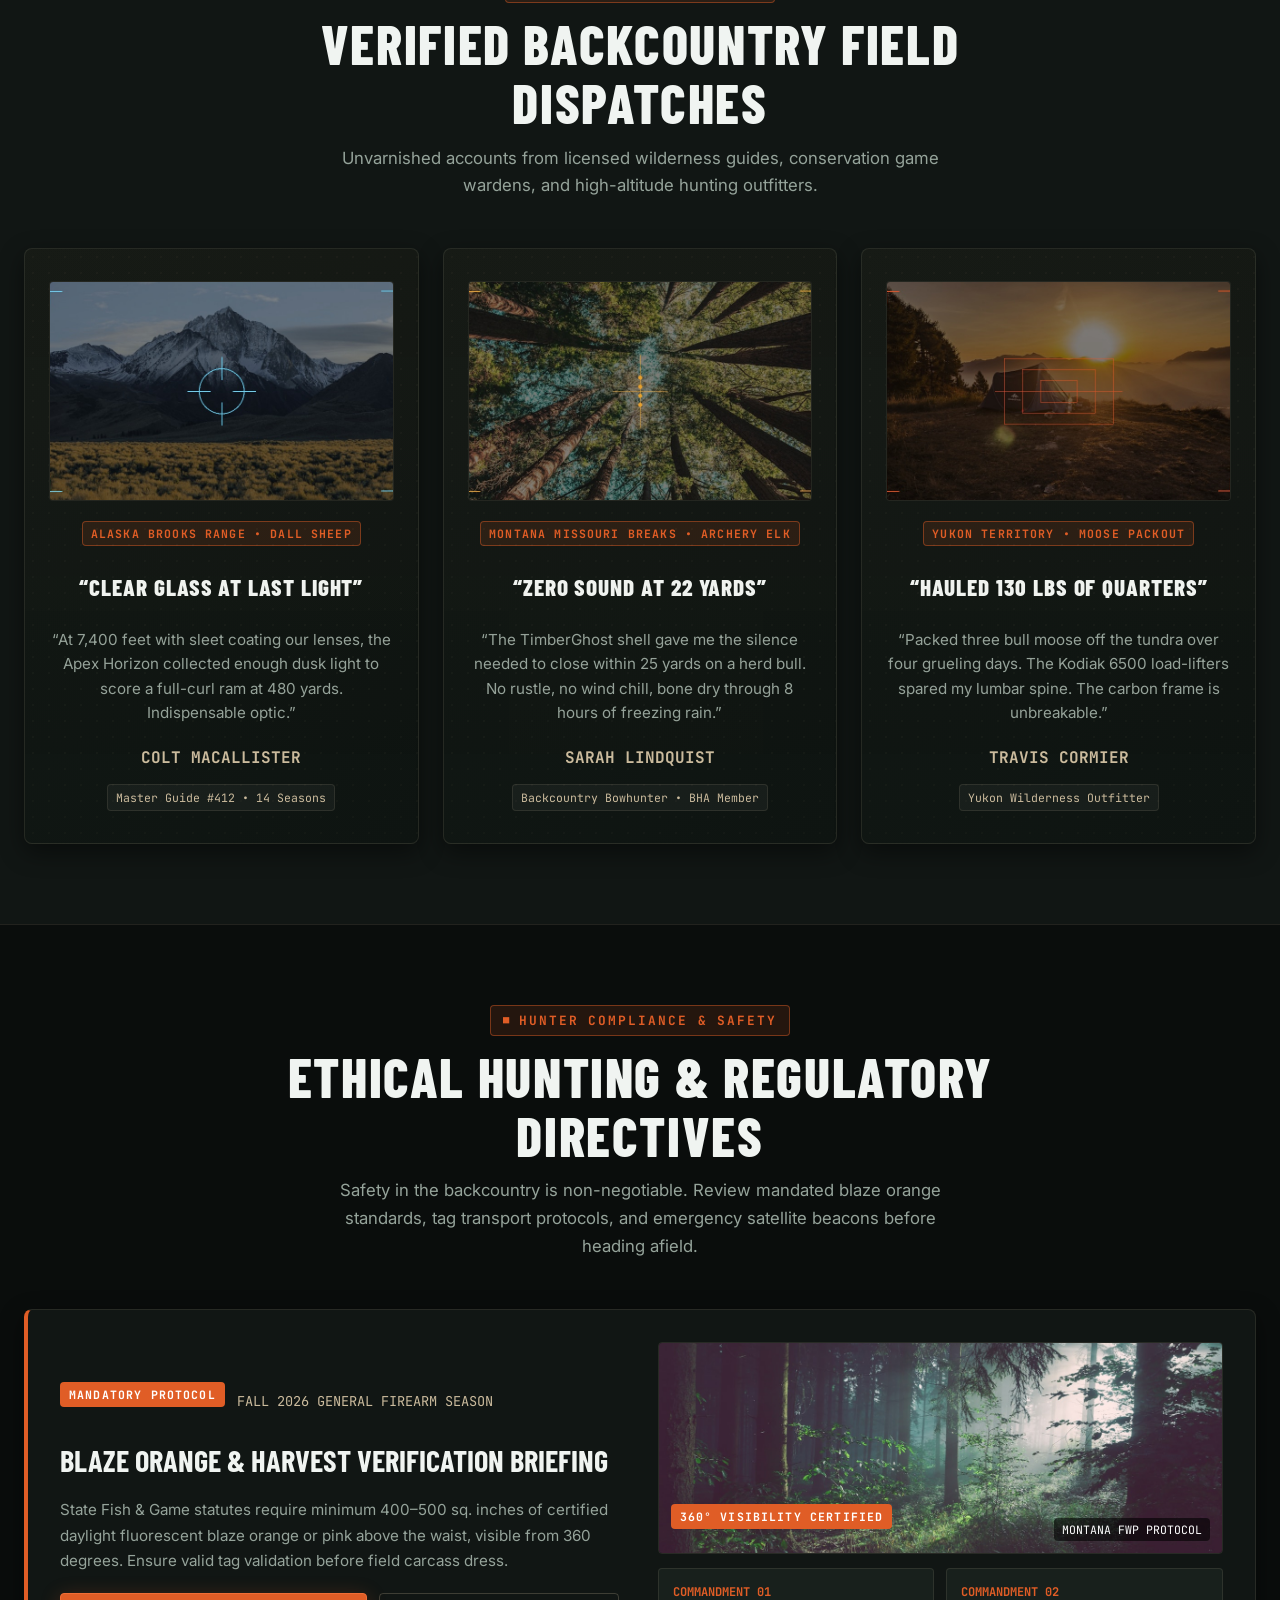
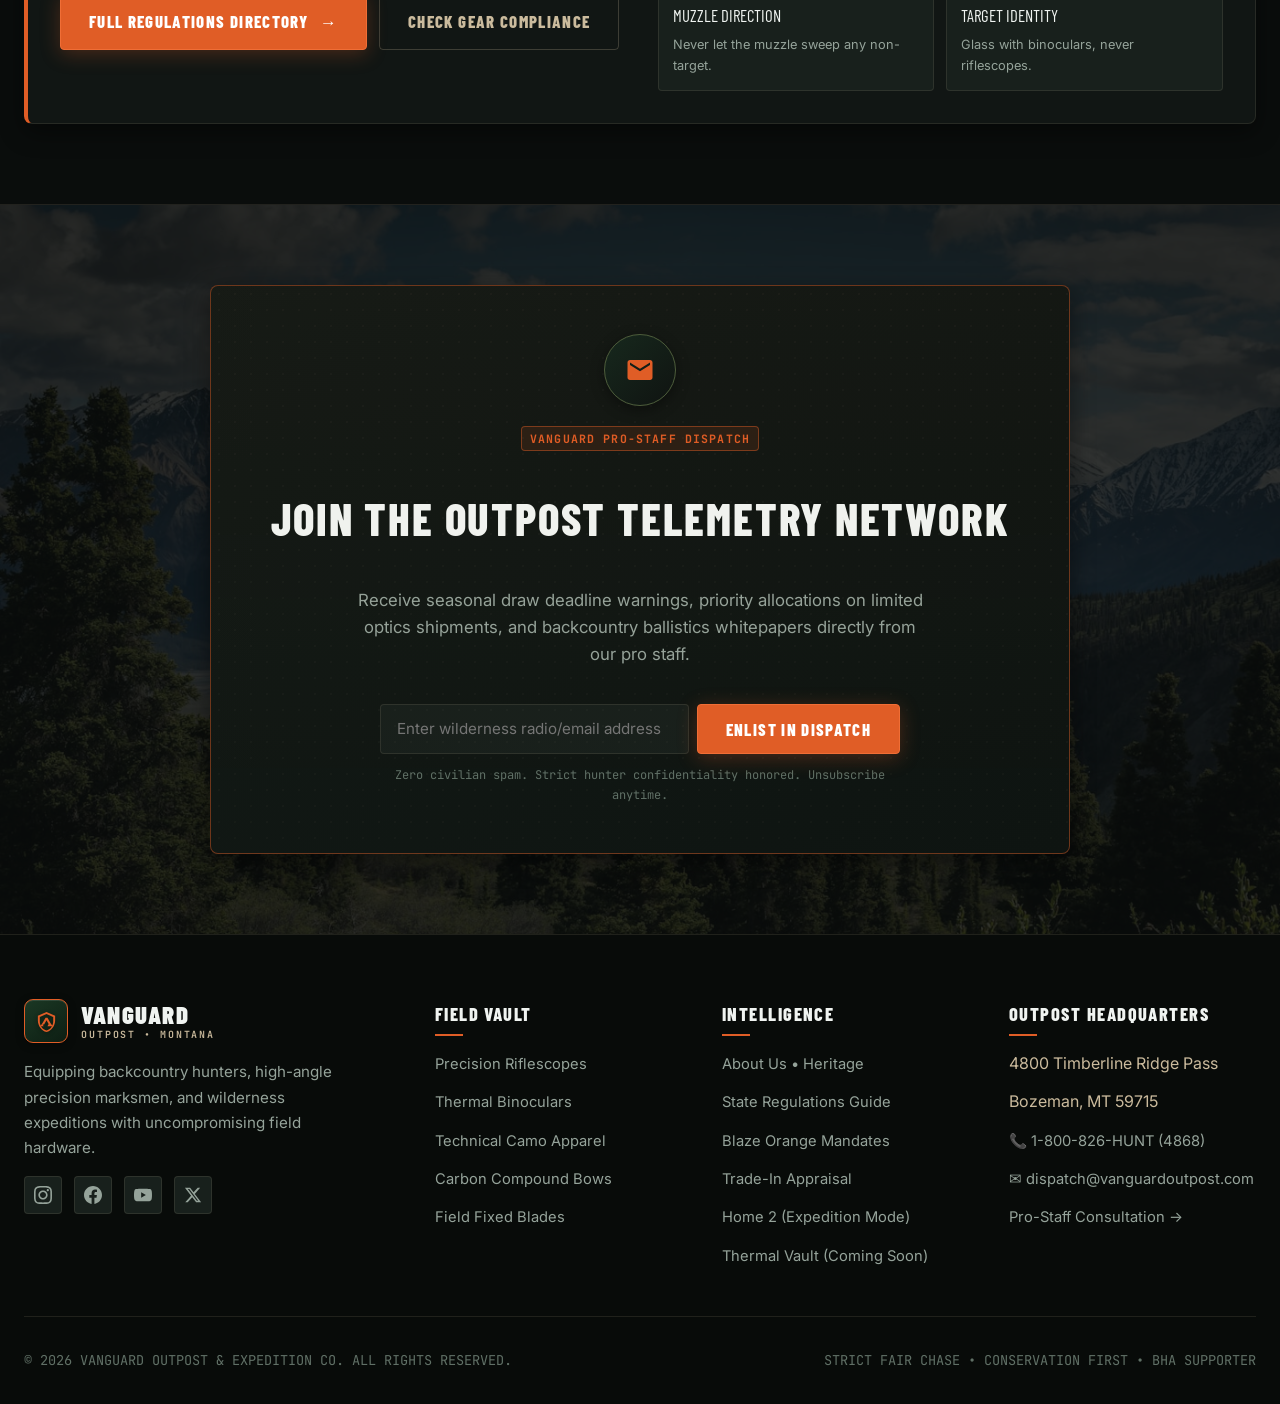
==== commit 99646672: "5" ====
--- a/pages/index.html
+++ b/pages/index.html
@@ -71,8 +71,8 @@
           <div class="brand-emblem" aria-hidden="true">
             <svg viewBox="0 0 24 24"><path d="M12 2L3 6v5c0 5.55 3.84 10.74 9 12 5.16-1.26 9-6.45 9-12V6L12 2zm0 2.2l7 3.1v4.7c0 4.4-3.04 8.5-7 9.5-3.96-1-7-5.1-7-9.5V7.3l7-3.1zm-1 3.8l-4 7h2.5l2.5-4.3 2.5 4.3H17l-4-7h-2zm-3.5 6L5.5 17h3.5l-1.5-3zm7 0l-1.5 3H18.5l-2-3z"/></svg>
           </div>
-          <div>
-            VANGUARD
+          <div class="brand-text">
+            <span class="brand-title">VANGUARD</span>
             <span class="brand-text-sub">OUTPOST &bull; MONTANA</span>
           </div>
         </a>
@@ -82,6 +82,7 @@
           <li><a href="index.html" class="nav-link active">Home</a></li>
           <li><a href="home-2.html" class="nav-link">Home 2</a></li>
           <li><a href="products.html" class="nav-link">Products</a></li>
+          <li><a href="about.html" class="nav-link">About Us</a></li>
           <li><a href="safety-regulations.html" class="nav-link">Safety &amp; Regulations</a></li>
           <li><a href="trade-in.html" class="nav-link">Trade-In</a></li>
           <li><a href="contact.html" class="nav-link">Contact</a></li>
@@ -114,8 +115,8 @@
           <div class="brand-emblem" aria-hidden="true">
             <svg viewBox="0 0 24 24"><path d="M12 2L3 6v5c0 5.55 3.84 10.74 9 12 5.16-1.26 9-6.45 9-12V6L12 2zm0 2.2l7 3.1v4.7c0 4.4-3.04 8.5-7 9.5-3.96-1-7-5.1-7-9.5V7.3l7-3.1zm-1 3.8l-4 7h2.5l2.5-4.3 2.5 4.3H17l-4-7h-2zm-3.5 6L5.5 17h3.5l-1.5-3zm7 0l-1.5 3H18.5l-2-3z"/></svg>
           </div>
-          <div>
-            VANGUARD
+          <div class="brand-text">
+            <span class="brand-title">VANGUARD</span>
             <span class="brand-text-sub">OUTPOST &bull; MONTANA</span>
           </div>
         </a>
@@ -126,6 +127,7 @@
         <li><a href="index.html" class="mobile-nav-link active">Home</a></li>
         <li><a href="home-2.html" class="mobile-nav-link">Home 2</a></li>
         <li><a href="products.html" class="mobile-nav-link">Products</a></li>
+        <li><a href="about.html" class="mobile-nav-link">About Us</a></li>
         <li><a href="safety-regulations.html" class="mobile-nav-link">Safety &amp; Regulations</a></li>
         <li><a href="trade-in.html" class="mobile-nav-link">Trade-In</a></li>
         <li><a href="contact.html" class="mobile-nav-link">Contact</a></li>
@@ -296,40 +298,76 @@
         </div>
 
         <div class="grid-3">
-          <div class="tilt-card" data-max-tilt="12">
-            <div class="card-img-wrap">
-              <img src="../assets/images/matrix-aircraft-alloy.jpg" alt="Aircraft 7075-T6 Alloy Scope Housing CNC Machining" loading="lazy">
-            </div>
-            <span class="card-badge">BALLISTIC GRADE</span>
-            <h3 class="card-title">AIRCRAFT 7075-T6 ALLOY</h3>
-            <p class="card-desc">Monolithic scope housings CNC-machined from billet aluminum, proof-tested to 1,200 Gs of repeated magnum recoil shock without point-of-impact shift.</p>
-            <div class="card-specs-list">
+          <div class="material-matrix-card" style="background: var(--bg-surface); border: 1px solid var(--border-subtle); border-radius: var(--radius-md); padding: 22px;">
+            <div class="card-img-wrap" style="height: 180px; margin-bottom: 14px; border-radius: var(--radius-sm); overflow: hidden;">
+              <img src="../assets/images/matrix-aircraft-alloy.jpg" alt="Aircraft 7075-T6 Alloy Scope Housing CNC Machining" loading="lazy" style="width: 100%; height: 100%; object-fit: cover;">
+            </div>
+            <div style="display: flex; justify-content: space-between; align-items: baseline; margin-bottom: 6px;">
+              <span class="card-badge" style="margin: 0;">BALLISTIC GRADE</span>
+              <span style="font-family: var(--font-mono); font-size: 0.75rem; color: var(--color-blaze); font-weight: 700;">1,200G PROOF</span>
+            </div>
+            <h3 class="card-title" style="font-size: 1.35rem; margin-bottom: 8px;">AIRCRAFT 7075-T6 ALLOY</h3>
+            <p class="card-desc" style="font-size: 0.9rem; margin-bottom: 14px;">Monolithic scope housings CNC-machined from billet aluminum, proof-tested to 1,200 Gs of repeated magnum recoil shock without point-of-impact shift.</p>
+            
+            <div style="margin-bottom: 8px;">
+              <div style="display: flex; justify-content: space-between; font-size: 0.75rem; font-family: var(--font-mono); color: var(--color-khaki);">
+                <span>RECOIL SHOCK HARDENING</span>
+                <span>99.2%</span>
+              </div>
+              <div class="spec-meter-bar"><div class="spec-meter-fill" style="width: 99.2%;"></div></div>
+            </div>
+
+            <div class="card-specs-list" style="margin-top: 10px;">
               <span class="spec-chip">Mil-Spec Hard Anodized</span>
               <span class="spec-chip">Nitrogen Shock Purged</span>
             </div>
           </div>
 
-          <div class="tilt-card" data-max-tilt="12">
-            <div class="card-img-wrap">
-              <img src="../assets/images/matrix-submersion-seal.jpg" alt="Submersion Hermetic Seal Glacial Water Testing" loading="lazy">
-            </div>
-            <span class="card-badge">HYDRO-SHIELD PROOF</span>
-            <h3 class="card-title">SUBMERSION HERMETIC SEAL</h3>
-            <p class="card-desc">Dual O-ring mechanical seals and high-density fluoropolymer gaskets maintain zero internal fogging even after complete immersion in freezing glacial water.</p>
-            <div class="card-specs-list">
+          <div class="material-matrix-card" style="background: var(--bg-surface); border: 1px solid var(--border-subtle); border-radius: var(--radius-md); padding: 22px;">
+            <div class="card-img-wrap" style="height: 180px; margin-bottom: 14px; border-radius: var(--radius-sm); overflow: hidden;">
+              <img src="../assets/images/matrix-submersion-seal.jpg" alt="Submersion Hermetic Seal Glacial Water Testing" loading="lazy" style="width: 100%; height: 100%; object-fit: cover;">
+            </div>
+            <div style="display: flex; justify-content: space-between; align-items: baseline; margin-bottom: 6px;">
+              <span class="card-badge" style="margin: 0;">HYDRO-SHIELD PROOF</span>
+              <span style="font-family: var(--font-mono); font-size: 0.75rem; color: var(--color-blaze); font-weight: 700;">IPX8 10M SUBMERGED</span>
+            </div>
+            <h3 class="card-title" style="font-size: 1.35rem; margin-bottom: 8px;">SUBMERSION HERMETIC SEAL</h3>
+            <p class="card-desc" style="font-size: 0.9rem; margin-bottom: 14px;">Dual O-ring mechanical seals and high-density fluoropolymer gaskets maintain zero internal fogging even after complete immersion in freezing glacial water.</p>
+            
+            <div style="margin-bottom: 8px;">
+              <div style="display: flex; justify-content: space-between; font-size: 0.75rem; font-family: var(--font-mono); color: var(--color-khaki);">
+                <span>GLACIAL WATER BARRIER</span>
+                <span>100% PROOF</span>
+              </div>
+              <div class="spec-meter-bar"><div class="spec-meter-fill" style="width: 100%;"></div></div>
+            </div>
+
+            <div class="card-specs-list" style="margin-top: 10px;">
               <span class="spec-chip">IPX8 Submersible</span>
               <span class="spec-chip">Anti-Hydrostatic Barrier</span>
             </div>
           </div>
 
-          <div class="tilt-card" data-max-tilt="12">
-            <div class="card-img-wrap">
-              <img src="../assets/images/matrix-stealth-fabric.jpg" alt="Micro-Suede Stealth Fabric Acoustic Friction Suppression" loading="lazy">
-            </div>
-            <span class="card-badge">SILENT MOVEMENT</span>
-            <h3 class="card-title">MICRO-SUEDE STEALTH FABRIC</h3>
-            <p class="card-desc">Engineered fiber weaves eliminate acoustic friction when brushing against timber, sagebrush, or ice-crusted oak brush during high-stakes stalks.</p>
-            <div class="card-specs-list">
+          <div class="material-matrix-card" style="background: var(--bg-surface); border: 1px solid var(--border-subtle); border-radius: var(--radius-md); padding: 22px;">
+            <div class="card-img-wrap" style="height: 180px; margin-bottom: 14px; border-radius: var(--radius-sm); overflow: hidden;">
+              <img src="../assets/images/matrix-stealth-fabric.jpg" alt="Micro-Suede Stealth Fabric Acoustic Friction Suppression" loading="lazy" style="width: 100%; height: 100%; object-fit: cover;">
+            </div>
+            <div style="display: flex; justify-content: space-between; align-items: baseline; margin-bottom: 6px;">
+              <span class="card-badge" style="margin: 0;">SILENT MOVEMENT</span>
+              <span style="font-family: var(--font-mono); font-size: 0.75rem; color: var(--color-blaze); font-weight: 700;">&lt;12 dB ACOUSTIC</span>
+            </div>
+            <h3 class="card-title" style="font-size: 1.35rem; margin-bottom: 8px;">MICRO-SUEDE STEALTH FABRIC</h3>
+            <p class="card-desc" style="font-size: 0.9rem; margin-bottom: 14px;">Engineered fiber weaves eliminate acoustic friction when brushing against timber, sagebrush, or ice-crusted oak brush during high-stakes stalks.</p>
+            
+            <div style="margin-bottom: 8px;">
+              <div style="display: flex; justify-content: space-between; font-size: 0.75rem; font-family: var(--font-mono); color: var(--color-khaki);">
+                <span>STALKING NOISE SUPPRESSION</span>
+                <span>95.4%</span>
+              </div>
+              <div class="spec-meter-bar"><div class="spec-meter-fill" style="width: 95.4%;"></div></div>
+            </div>
+
+            <div class="card-specs-list" style="margin-top: 10px;">
               <span class="spec-chip">Decibel Suppressed</span>
               <span class="spec-chip">Thermal Infrared Dampened</span>
             </div>
@@ -427,17 +465,25 @@
               </div>
             </div>
 
-            <div style="display: flex; flex-direction: column; gap: 16px;">
-              <div style="background: var(--bg-surface-elevated); padding: 16px; border-radius: var(--radius-sm); border: 1px solid var(--border-subtle);">
-                <div style="font-family: var(--font-mono); font-size: 0.8rem; color: var(--color-blaze); font-weight: 700;">COMMANDMENT 01</div>
-                <div style="font-family: var(--font-display); font-size: 1.2rem; text-transform: uppercase;">ALWAYS CONTROL THE MUZZLE DIRECTION</div>
-                <p style="font-size: 0.85rem; color: var(--text-muted); margin-top: 4px;">Never let the muzzle cover anything you do not intend to destroy.</p>
-              </div>
-
-              <div style="background: var(--bg-surface-elevated); padding: 16px; border-radius: var(--radius-sm); border: 1px solid var(--border-subtle);">
-                <div style="font-family: var(--font-mono); font-size: 0.8rem; color: var(--color-blaze); font-weight: 700;">COMMANDMENT 02</div>
-                <div style="font-family: var(--font-display); font-size: 1.2rem; text-transform: uppercase;">POSITIVE TARGET &amp; BEYOND IDENTIFICATION</div>
-                <p style="font-size: 0.85rem; color: var(--text-muted); margin-top: 4px;">Glass with binoculars, never your riflescope, to positively identify game.</p>
+            <div style="display: flex; flex-direction: column; gap: 14px;">
+              <div style="position: relative; border-radius: var(--radius-sm); overflow: hidden; border: 1px solid var(--border-subtle);">
+                <img src="../assets/images/safety-blaze-orange.jpg" alt="Hunter wearing certified high-visibility blaze orange jacket and hat in autumn timber" loading="lazy" style="width: 100%; height: 210px; object-fit: cover; display: block;">
+                <span class="card-badge" style="position: absolute; bottom: 12px; left: 12px; background: var(--color-blaze); color: #fff;">360° VISIBILITY CERTIFIED</span>
+                <span style="position: absolute; bottom: 12px; right: 12px; font-family: var(--font-mono); font-size: 0.72rem; color: #fff; background: rgba(0,0,0,0.6); padding: 2px 8px; border-radius: 4px;">MONTANA FWP PROTOCOL</span>
+              </div>
+
+              <div style="display: grid; grid-template-columns: repeat(auto-fit, minmax(180px, 1fr)); gap: 12px;">
+                <div style="background: var(--bg-surface-elevated); padding: 14px; border-radius: var(--radius-sm); border: 1px solid var(--border-subtle);">
+                  <div style="font-family: var(--font-mono); font-size: 0.75rem; color: var(--color-blaze); font-weight: 700;">COMMANDMENT 01</div>
+                  <div style="font-family: var(--font-display); font-size: 1.05rem; text-transform: uppercase;">MUZZLE DIRECTION</div>
+                  <p style="font-size: 0.8rem; color: var(--text-muted); margin-top: 4px;">Never let the muzzle sweep any non-target.</p>
+                </div>
+
+                <div style="background: var(--bg-surface-elevated); padding: 14px; border-radius: var(--radius-sm); border: 1px solid var(--border-subtle);">
+                  <div style="font-family: var(--font-mono); font-size: 0.75rem; color: var(--color-blaze); font-weight: 700;">COMMANDMENT 02</div>
+                  <div style="font-family: var(--font-display); font-size: 1.05rem; text-transform: uppercase;">TARGET IDENTITY</div>
+                  <p style="font-size: 0.8rem; color: var(--text-muted); margin-top: 4px;">Glass with binoculars, never riflescopes.</p>
+                </div>
               </div>
             </div>
           </div>
@@ -446,7 +492,8 @@
     </section>
 
     <!-- SECTION 6: OUTPOST FIELD DISPATCH & NEWSLETTER (Call to Action) -->
-    <section class="section-pad" id="section-6-dispatch" style="position: relative;">
+    <section class="section-pad" id="section-6-dispatch" style="position: relative; overflow: hidden;">
+      <div class="hero-1-bg" style="background-image: url('../assets/images/hero-expedition-alpine.jpg'); opacity: 0.16; filter: saturate(0.8);"></div>
       <div class="container" style="position: relative; z-index: 2;">
         <div class="tilt-card" data-max-tilt="8" style="padding: var(--space-12) var(--space-8); max-width: 860px; margin: 0 auto; border: 1.5px solid var(--border-accent);">
           <div class="card-icon-wrap" aria-hidden="true" style="width: 72px; height: 72px;">
@@ -483,8 +530,8 @@
             <div class="brand-emblem" aria-hidden="true">
               <svg viewBox="0 0 24 24"><path d="M12 2L3 6v5c0 5.55 3.84 10.74 9 12 5.16-1.26 9-6.45 9-12V6L12 2zm0 2.2l7 3.1v4.7c0 4.4-3.04 8.5-7 9.5-3.96-1-7-5.1-7-9.5V7.3l7-3.1zm-1 3.8l-4 7h2.5l2.5-4.3 2.5 4.3H17l-4-7h-2zm-3.5 6L5.5 17h3.5l-1.5-3zm7 0l-1.5 3H18.5l-2-3z"/></svg>
             </div>
-            <div>
-              VANGUARD
+            <div class="brand-text">
+              <span class="brand-title">VANGUARD</span>
               <span class="brand-text-sub">OUTPOST &bull; MONTANA</span>
             </div>
           </a>
@@ -521,6 +568,7 @@
         <div>
           <h4 class="footer-heading">INTELLIGENCE</h4>
           <ul class="footer-nav">
+            <li><a href="about.html">About Us &bull; Heritage</a></li>
             <li><a href="safety-regulations.html">State Regulations Guide</a></li>
             <li><a href="safety-regulations.html">Blaze Orange Mandates</a></li>
             <li><a href="trade-in.html">Trade-In Appraisal</a></li>
--- a/assets/css/style.css
+++ b/assets/css/style.css
@@ -395,44 +395,97 @@
 
 /* Brand Logo */
 .brand-logo {
-  display: flex;
-  align-items: center;
-  gap: var(--space-3);
+  display: inline-flex;
+  align-items: center;
+  gap: 13px;
+  text-decoration: none;
+  color: var(--text-main);
+  user-select: none;
+  transition: opacity var(--transition-fast);
+}
+
+.brand-logo:hover {
+  opacity: 1;
+}
+
+.brand-emblem {
+  width: 44px;
+  height: 44px;
+  background: linear-gradient(145deg, #1b3824 0%, #0d1e13 100%);
+  border: 1.75px solid var(--color-blaze);
+  display: flex;
+  align-items: center;
+  justify-content: center;
+  border-radius: 9px;
+  position: relative;
+  overflow: hidden;
+  box-shadow: 0 2px 8px rgba(0, 0, 0, 0.32), inset 0 1px 0 rgba(255, 255, 255, 0.12);
+  transition: all 0.25s cubic-bezier(0.4, 0, 0.2, 1);
+  flex-shrink: 0;
+}
+
+.brand-logo:hover .brand-emblem {
+  border-color: var(--color-blaze-hover);
+  box-shadow: 0 0 16px var(--color-blaze-glow), 0 4px 14px rgba(0, 0, 0, 0.45);
+  transform: translateY(-1px);
+}
+
+.brand-emblem svg {
+  width: 23px;
+  height: 23px;
+  display: block;
+  fill: var(--color-blaze);
+  filter: drop-shadow(0 1px 2px rgba(0, 0, 0, 0.45));
+  transition: transform 0.25s cubic-bezier(0.4, 0, 0.2, 1);
+}
+
+.brand-logo:hover .brand-emblem svg {
+  transform: scale(1.05);
+}
+
+/* Brand Text Container */
+.brand-text,
+.brand-logo > div:not(.brand-emblem) {
+  display: flex;
+  flex-direction: column;
+  justify-content: center;
+  line-height: 1;
+  text-align: left;
+}
+
+.brand-title,
+.brand-logo > div:not(.brand-emblem) {
   font-family: var(--font-display);
-  font-size: 1.6rem;
+  font-size: 1.55rem;
   font-weight: 900;
   letter-spacing: 0.05em;
   text-transform: uppercase;
   color: var(--text-main);
-}
-
-.brand-emblem {
-  width: 44px;
-  height: 44px;
-  background: linear-gradient(135deg, var(--color-pine), var(--color-primary));
-  border: 1.5px solid var(--color-blaze);
-  display: flex;
-  align-items: center;
-  justify-content: center;
-  border-radius: var(--radius-sm);
-  position: relative;
-  overflow: hidden;
-}
-
-.brand-emblem svg {
-  width: 24px;
-  height: 24px;
-  fill: var(--color-blaze);
-  filter: drop-shadow(0 0 4px var(--color-blaze-glow));
+  line-height: 0.95;
+}
+
+.brand-title {
+  display: block;
+  font-family: var(--font-display);
+  font-size: 1.55rem;
+  font-weight: 900;
+  letter-spacing: 0.05em;
+  line-height: 0.95;
+  color: inherit;
 }
 
 .brand-text-sub {
   display: block;
   font-family: var(--font-mono);
   font-size: 0.62rem;
-  letter-spacing: 0.18em;
+  font-weight: 600;
+  letter-spacing: 0.19em;
   color: var(--color-khaki);
-  font-weight: 500;
+  line-height: 1;
+  margin-top: 4px;
+  white-space: nowrap;
+  text-transform: uppercase;
+  transition: color var(--transition-fast);
 }
 
 /* Desktop Nav Menu (Strictly 5 items) */
@@ -567,7 +620,7 @@
 .mobile-drawer-header .brand-logo {
   margin-bottom: 0;
   padding: 0;
-  gap: var(--space-3);
+  gap: 12px;
   text-align: left;
 }
 
@@ -594,24 +647,25 @@
   background: var(--bg-surface-hover);
 }
 
+.mobile-drawer .brand-text,
 .mobile-drawer .brand-logo div {
   text-align: left;
   color: var(--text-main);
   font-family: var(--font-display);
-  font-size: 1.4rem;
+  font-size: 1.45rem;
   font-weight: 900;
-  line-height: 1.1;
+  line-height: 0.95;
   letter-spacing: 0.05em;
 }
 
 .mobile-drawer .brand-text-sub {
   display: block;
   font-family: var(--font-mono);
-  font-size: 0.7rem;
+  font-size: 0.65rem;
   font-weight: 700;
   color: var(--color-blaze) !important;
-  letter-spacing: 0.12em;
-  margin-top: 2px;
+  letter-spacing: 0.14em;
+  margin-top: 3px;
   text-align: left;
 }
 
@@ -2277,3 +2331,632 @@
   transform: translateY(-2px);
   box-shadow: 0 4px 14px var(--color-blaze-glow);
 }
+
+/* ==========================================================================
+   UNIFIED HERO SYSTEM (Consistent Height & Dynamic Overlays Across All Pages)
+   ========================================================================== */
+.hero-1,
+.hero-2,
+.subpage-hero,
+#catalog-hero,
+#about-hero,
+#safety-hero,
+#trade-in-hero,
+#contact-hero {
+  min-height: 520px !important;
+  display: flex !important;
+  align-items: center !important;
+  justify-content: center !important;
+  position: relative !important;
+  overflow: hidden !important;
+  padding: 80px 0 64px !important;
+  box-sizing: border-box !important;
+}
+
+.hero-unified-content {
+  position: relative;
+  z-index: 2;
+  width: 100%;
+  max-width: 920px;
+  margin: 0 auto;
+  text-align: center;
+}
+
+@media (min-width: 1024px) {
+  .hero-1,
+  .hero-2 {
+    min-height: calc(100vh - 120px) !important;
+    max-height: 720px !important;
+  }
+  .subpage-hero,
+  #catalog-hero,
+  #about-hero,
+  #safety-hero,
+  #trade-in-hero,
+  #contact-hero {
+    min-height: 520px !important;
+  }
+}
+
+@media (max-width: 768px) {
+  .hero-1,
+  .hero-2,
+  .subpage-hero,
+  #catalog-hero,
+  #about-hero,
+  #safety-hero,
+  #trade-in-hero,
+  #contact-hero {
+    min-height: 480px !important;
+    padding: 60px 0 44px !important;
+  }
+}
+
+/* ==========================================================================
+   PRODUCT CTAS & INTERACTIVE COMMERCE SYSTEM (Point 2)
+   ========================================================================== */
+.product-card-footer {
+  width: 100%;
+  margin-top: auto;
+  display: flex;
+  flex-direction: column;
+  gap: 12px;
+  padding-top: 14px;
+  border-top: 1px solid var(--border-subtle);
+}
+
+.card-price-row {
+  display: flex;
+  align-items: center;
+  justify-content: space-between;
+  width: 100%;
+}
+
+.btn-quick-view {
+  background: transparent;
+  border: 1px solid var(--border-medium);
+  color: var(--color-khaki);
+  font-family: var(--font-mono);
+  font-size: 0.72rem;
+  font-weight: 700;
+  padding: 4px 10px;
+  border-radius: var(--radius-sm);
+  cursor: pointer;
+  letter-spacing: 0.08em;
+  transition: all var(--transition-fast);
+}
+
+.btn-quick-view:hover {
+  border-color: var(--color-blaze);
+  color: var(--color-blaze);
+  background: var(--color-blaze-subtle);
+}
+
+.product-card-cta-group {
+  display: grid;
+  grid-template-columns: 1fr 1fr;
+  gap: 8px;
+  width: 100%;
+}
+
+.product-card-cta-group .btn {
+  padding: 10px 8px;
+  min-height: 42px;
+  font-size: 0.86rem;
+  letter-spacing: 0.05em;
+  font-weight: 800;
+  border-radius: var(--radius-sm);
+  text-align: center;
+}
+
+.btn-add-cart {
+  background: var(--bg-surface-elevated);
+  border: 1.5px solid var(--border-medium);
+  color: var(--text-main);
+  transition: all var(--transition-fast);
+}
+
+.btn-add-cart:hover {
+  border-color: var(--color-khaki);
+  background: rgba(203, 187, 157, 0.12);
+  color: #ffffff;
+  transform: translateY(-1px);
+}
+
+.btn-buy-now {
+  background: var(--color-blaze);
+  border: 1.5px solid var(--color-blaze-hover);
+  color: #ffffff;
+  box-shadow: 0 4px 14px var(--color-blaze-glow);
+  transition: all var(--transition-fast);
+}
+
+.btn-buy-now:hover {
+  background: var(--color-blaze-hover);
+  box-shadow: 0 6px 20px rgba(224, 93, 38, 0.5);
+  transform: translateY(-1px);
+}
+
+/* Featured Gear Spotlight (Unique Asymmetric Layout on Product Page) */
+.featured-spotlight-box {
+  background: linear-gradient(135deg, #131a16 0%, #0d120f 100%);
+  border: 1.5px solid var(--border-accent);
+  border-radius: var(--radius-md);
+  padding: var(--space-8);
+  margin-bottom: var(--space-10);
+  box-shadow: var(--shadow-lg), 0 0 25px rgba(224, 93, 38, 0.1);
+  display: grid;
+  grid-template-columns: 1.1fr 1fr;
+  gap: var(--space-10);
+  align-items: center;
+}
+
+@media (max-width: 900px) {
+  .featured-spotlight-box {
+    grid-template-columns: 1fr;
+    gap: var(--space-6);
+    padding: var(--space-6);
+  }
+}
+
+.spotlight-img-frame {
+  position: relative;
+  border-radius: var(--radius-sm);
+  overflow: hidden;
+  border: 1px solid var(--border-subtle);
+  height: 320px;
+}
+
+.spotlight-img-frame img {
+  width: 100%;
+  height: 100%;
+  object-fit: cover;
+  transition: transform var(--transition-smooth);
+}
+
+.featured-spotlight-box:hover .spotlight-img-frame img {
+  transform: scale(1.05);
+}
+
+/* Cart Toast Notification */
+.cart-toast {
+  position: fixed;
+  bottom: 24px;
+  right: 24px;
+  background: #0d1410;
+  border: 1.5px solid var(--color-blaze);
+  border-radius: 8px;
+  padding: 14px 18px;
+  display: flex;
+  align-items: center;
+  gap: 14px;
+  box-shadow: 0 10px 35px rgba(0, 0, 0, 0.8), 0 0 20px var(--color-blaze-glow);
+  z-index: 3000;
+  transform: translateY(120%);
+  opacity: 0;
+  transition: all 0.35s cubic-bezier(0.16, 1, 0.3, 1);
+  max-width: 420px;
+  box-sizing: border-box;
+}
+
+.cart-toast.is-active {
+  transform: translateY(0);
+  opacity: 1;
+}
+
+.toast-icon {
+  width: 32px;
+  height: 32px;
+  border-radius: 50%;
+  background: var(--color-blaze);
+  display: flex;
+  align-items: center;
+  justify-content: center;
+  color: #fff;
+  font-weight: 900;
+  font-size: 1rem;
+  flex-shrink: 0;
+}
+
+.toast-content {
+  flex: 1;
+}
+
+.toast-title {
+  font-family: var(--font-display);
+  font-size: 1.05rem;
+  font-weight: 800;
+  color: var(--text-main);
+  text-transform: uppercase;
+  margin-bottom: 2px;
+}
+
+.toast-sub {
+  font-family: var(--font-mono);
+  font-size: 0.75rem;
+  color: var(--color-khaki);
+}
+
+/* Instant Fast Checkout Drawer / Modal */
+.checkout-modal-backdrop {
+  position: fixed;
+  inset: 0;
+  background: rgba(0, 0, 0, 0.85);
+  backdrop-filter: blur(6px);
+  z-index: 2900;
+  display: flex;
+  align-items: center;
+  justify-content: center;
+  opacity: 0;
+  pointer-events: none;
+  transition: opacity 0.25s ease;
+  padding: 20px;
+}
+
+.checkout-modal-backdrop.is-open {
+  opacity: 1;
+  pointer-events: auto;
+}
+
+.checkout-modal-card {
+  background: #0f1512;
+  border: 1.5px solid var(--color-blaze);
+  border-radius: var(--radius-md);
+  padding: 28px 24px;
+  max-width: 460px;
+  width: 100%;
+  box-shadow: 0 20px 50px rgba(0, 0, 0, 0.9), 0 0 30px var(--color-blaze-glow);
+  position: relative;
+  text-align: center;
+}
+
+/* ==========================================================================
+   UNIQUE SECTION LAYOUTS (Point 4 & About Page)
+   ========================================================================== */
+
+/* 1. Asymmetric Editorial Split (Our Story) */
+.story-split-grid {
+  display: grid;
+  grid-template-columns: 1.15fr 0.85fr;
+  gap: var(--space-12);
+  align-items: center;
+}
+
+@media (max-width: 900px) {
+  .story-split-grid {
+    grid-template-columns: 1fr;
+    gap: var(--space-8);
+  }
+}
+
+.story-lead-badge {
+  display: inline-flex;
+  align-items: center;
+  gap: 8px;
+  font-family: var(--font-mono);
+  font-size: 0.78rem;
+  color: var(--color-blaze);
+  background: rgba(224, 93, 38, 0.12);
+  border: 1px solid var(--border-accent);
+  padding: 4px 12px;
+  border-radius: var(--radius-sm);
+  margin-bottom: var(--space-4);
+  font-weight: 700;
+}
+
+.story-visual-frame {
+  position: relative;
+  border-radius: var(--radius-md);
+  overflow: hidden;
+  border: 1.5px solid var(--border-subtle);
+  box-shadow: var(--shadow-lg);
+}
+
+.story-visual-frame img {
+  width: 100%;
+  height: 440px;
+  object-fit: cover;
+  display: block;
+}
+
+.story-visual-badge {
+  position: absolute;
+  bottom: 16px;
+  left: 16px;
+  right: 16px;
+  background: rgba(10, 13, 12, 0.88);
+  backdrop-filter: blur(8px);
+  border: 1px solid var(--border-medium);
+  padding: 12px 16px;
+  border-radius: var(--radius-sm);
+  display: flex;
+  align-items: center;
+  justify-content: space-between;
+}
+
+/* 2. Connected Waypoint Timeline (Heritage) */
+.waypoint-timeline {
+  display: flex;
+  flex-direction: column;
+  gap: 20px;
+  margin-top: 24px;
+  position: relative;
+  padding-left: 28px;
+  border-left: 2px dashed rgba(224, 93, 38, 0.45);
+}
+
+.waypoint-item {
+  position: relative;
+}
+
+.waypoint-item::before {
+  content: "";
+  position: absolute;
+  left: -35px;
+  top: 4px;
+  width: 12px;
+  height: 12px;
+  border-radius: 50%;
+  background: var(--color-blaze);
+  border: 2px solid #0a0d0c;
+  box-shadow: 0 0 8px var(--color-blaze);
+}
+
+.waypoint-year {
+  font-family: var(--font-mono);
+  font-size: 0.82rem;
+  color: var(--color-blaze);
+  font-weight: 700;
+}
+
+.waypoint-title {
+  font-family: var(--font-display);
+  font-size: 1.25rem;
+  font-weight: 800;
+  color: var(--text-main);
+  text-transform: uppercase;
+  margin: 2px 0 4px;
+}
+
+.waypoint-text {
+  font-size: 0.9rem;
+  color: var(--text-muted);
+  line-height: 1.55;
+  margin: 0;
+}
+
+/* 3. Passion Full-Width Manifesto Banner */
+.passion-manifesto-box {
+  background: linear-gradient(135deg, rgba(27, 56, 36, 0.35) 0%, rgba(13, 19, 16, 0.9) 100%);
+  border: 1.5px solid var(--border-medium);
+  border-radius: var(--radius-lg);
+  padding: var(--space-12) var(--space-8);
+  text-align: center;
+  position: relative;
+  overflow: hidden;
+}
+
+.manifesto-quote {
+  font-family: var(--font-display);
+  font-size: clamp(1.8rem, 4vw, 2.8rem);
+  font-weight: 900;
+  text-transform: uppercase;
+  color: var(--text-main);
+  line-height: 1.15;
+  max-width: 860px;
+  margin: 0 auto var(--space-6);
+  letter-spacing: 0.02em;
+}
+
+.manifesto-telemetry-row {
+  display: flex;
+  align-items: center;
+  justify-content: center;
+  gap: var(--space-8);
+  flex-wrap: wrap;
+  padding-top: var(--space-8);
+  border-top: 1px solid var(--border-subtle);
+  max-width: 800px;
+  margin: 0 auto;
+}
+
+/* 4. Modern Bento-Grid Layout (Why Choose Us) */
+.bento-grid {
+  display: grid;
+  grid-template-columns: repeat(12, 1fr);
+  gap: 18px;
+}
+
+.bento-col-8 {
+  grid-column: span 8;
+}
+
+.bento-col-4 {
+  grid-column: span 4;
+}
+
+.bento-col-6 {
+  grid-column: span 6;
+}
+
+@media (max-width: 900px) {
+  .bento-col-8,
+  .bento-col-4,
+  .bento-col-6 {
+    grid-column: span 12;
+  }
+}
+
+.bento-cell {
+  background: linear-gradient(145deg, #131a16, #0e1411);
+  border: 1px solid var(--border-subtle);
+  border-radius: var(--radius-md);
+  padding: 26px 24px;
+  display: flex;
+  flex-direction: column;
+  justify-content: space-between;
+  position: relative;
+  overflow: hidden;
+  transition: all var(--transition-fast);
+}
+
+.bento-cell:hover {
+  border-color: var(--color-blaze);
+  box-shadow: 0 10px 30px rgba(0, 0, 0, 0.5), 0 0 18px var(--color-blaze-subtle);
+  transform: translateY(-2px);
+}
+
+.bento-cell-header {
+  display: flex;
+  align-items: center;
+  justify-content: space-between;
+  margin-bottom: 14px;
+}
+
+.bento-icon-badge {
+  width: 44px;
+  height: 44px;
+  border-radius: 8px;
+  background: var(--bg-surface-elevated);
+  border: 1px solid var(--border-medium);
+  display: flex;
+  align-items: center;
+  justify-content: center;
+  color: var(--color-blaze);
+}
+
+.bento-metric-large {
+  font-family: var(--font-display);
+  font-size: 3.2rem;
+  font-weight: 900;
+  color: var(--color-blaze);
+  line-height: 1;
+  margin: 10px 0 6px;
+}
+
+/* 5. Technical Material Progress Matrix (Product Quality) */
+.material-matrix-card {
+  background: var(--bg-surface);
+  border: 1px solid var(--border-subtle);
+  border-radius: var(--radius-md);
+  padding: 22px;
+  display: flex;
+  flex-direction: column;
+  gap: 14px;
+}
+
+.spec-meter-bar {
+  width: 100%;
+  height: 8px;
+  background: rgba(255, 255, 255, 0.08);
+  border-radius: 4px;
+  overflow: hidden;
+  position: relative;
+  margin-top: 6px;
+}
+
+.spec-meter-fill {
+  height: 100%;
+  background: linear-gradient(90deg, var(--color-olive-light), var(--color-blaze));
+  border-radius: 4px;
+}
+
+/* 6. Partner Brands Marquee / Showcase */
+.brand-partner-grid {
+  display: flex;
+  flex-wrap: wrap;
+  justify-content: center;
+  align-items: center;
+  gap: 16px;
+  width: 100%;
+}
+
+.brand-partner-cell {
+  background: var(--bg-surface);
+  border: 1px solid var(--border-subtle);
+  border-radius: var(--radius-sm);
+  padding: 18px 14px;
+  text-align: center;
+  display: flex;
+  flex-direction: column;
+  align-items: center;
+  justify-content: center;
+  gap: 6px;
+  box-sizing: border-box;
+  height: 145px;
+  flex: 0 0 calc((100% - (5 * 16px)) / 6);
+  max-width: calc((100% - (5 * 16px)) / 6);
+  width: calc((100% - (5 * 16px)) / 6);
+  transition: all var(--transition-fast);
+}
+
+.brand-partner-cell:hover {
+  border-color: var(--color-khaki);
+  background: var(--bg-surface-elevated);
+  transform: translateY(-2px);
+}
+
+.brand-partner-name {
+  font-family: var(--font-display);
+  font-size: 1.25rem;
+  font-weight: 900;
+  letter-spacing: 0.06em;
+  text-transform: uppercase;
+  color: var(--text-main);
+  line-height: 1.15;
+  margin: 0;
+}
+
+.brand-partner-tier {
+  font-family: var(--font-mono);
+  font-size: 0.65rem;
+  letter-spacing: 0.12em;
+  color: var(--color-blaze);
+  font-weight: 700;
+  line-height: 1.2;
+}
+
+.brand-partner-detail {
+  font-size: 0.78rem;
+  color: var(--text-muted);
+  line-height: 1.3;
+}
+
+@media (min-width: 768px) and (max-width: 1099px) {
+  .brand-partner-cell {
+    flex: 0 0 calc((100% - (3 * 16px)) / 4);
+    max-width: calc((100% - (3 * 16px)) / 4);
+    width: calc((100% - (3 * 16px)) / 4);
+  }
+}
+
+@media (min-width: 520px) and (max-width: 767px) {
+  .brand-partner-cell {
+    flex: 0 0 calc((100% - (2 * 16px)) / 3);
+    max-width: calc((100% - (2 * 16px)) / 3);
+    width: calc((100% - (2 * 16px)) / 3);
+  }
+}
+
+@media (max-width: 519px) {
+  .brand-partner-grid {
+    gap: 12px;
+  }
+  .brand-partner-cell {
+    flex: 0 0 calc((100% - 12px) / 2);
+    max-width: calc((100% - 12px) / 2);
+    width: calc((100% - 12px) / 2);
+    height: 140px;
+    padding: 14px 8px;
+  }
+  .brand-partner-name {
+    font-size: 1.05rem;
+  }
+  .brand-partner-tier {
+    font-size: 0.6rem;
+  }
+  .brand-partner-detail {
+    font-size: 0.72rem;
+  }
+}
+
--- a/assets/css/dark-mode.css
+++ b/assets/css/dark-mode.css
@@ -83,6 +83,22 @@
   color: #142219 !important;
 }
 
+[data-theme="light"] .brand-title,
+[data-theme="light"] .brand-logo > div:not(.brand-emblem) {
+  color: #142219 !important;
+}
+
+[data-theme="light"] .brand-emblem {
+  background: linear-gradient(145deg, #1b3824 0%, #0d1e13 100%) !important;
+  border-color: var(--color-blaze) !important;
+  box-shadow: 0 3px 10px rgba(18, 34, 24, 0.18), inset 0 1px 0 rgba(255, 255, 255, 0.15) !important;
+}
+
+[data-theme="light"] .brand-logo:hover .brand-emblem {
+  border-color: var(--color-blaze-hover) !important;
+  box-shadow: 0 4px 16px rgba(224, 93, 38, 0.35), 0 2px 6px rgba(18, 34, 24, 0.15) !important;
+}
+
 [data-theme="light"] .brand-text-sub {
   color: #4a5d50 !important;
 }
@@ -109,8 +125,14 @@
 [data-theme="light"] #contact-hero,
 [data-theme="light"] #trade-in-hero,
 [data-theme="light"] #safety-hero,
-[data-theme="light"] #catalog-hero {
+[data-theme="light"] #catalog-hero,
+[data-theme="light"] #about-hero {
   background: linear-gradient(180deg, #f3f0e8 0%, #eae5d8 100%) !important;
+}
+
+[data-theme="light"] .hero-1-overlay {
+  background: radial-gradient(circle at center, rgba(243, 240, 232, 0.72) 0%, rgba(234, 229, 216, 0.92) 100%),
+              linear-gradient(to top, rgba(234, 229, 216, 0.98) 0%, transparent 60%) !important;
 }
 
 [data-theme="light"] section.section-pad[id*="steps"],
@@ -136,52 +158,107 @@
 [data-theme="light"] #section-6-dispatch,
 [data-theme="light"] #education-cta,
 [data-theme="light"] #outfitter-wholesale,
-[data-theme="light"] #pro-staff-booking {
+[data-theme="light"] #pro-staff-booking,
+[data-theme="light"] #ready-to-gear-up,
+[data-theme="light"] #outdoor-passion,
+[data-theme="light"] #trusted-brands {
   background: linear-gradient(135deg, #eae3d2, #dfd7c3) !important;
   border-color: var(--border-subtle);
 }
 
 /* Hero Overlay & Image adjustments for Light Mode */
 [data-theme="light"] .hero-1-bg {
-  opacity: 0.68 !important;
-  filter: contrast(108%) brightness(104%);
+  opacity: 0.30 !important;
+  filter: contrast(95%) brightness(105%);
 }
 
 [data-theme="light"] .hero-1-overlay {
-  background: radial-gradient(circle at center, rgba(243, 240, 232, 0.35) 0%, rgba(243, 240, 232, 0.72) 100%),
-              linear-gradient(to top, #f3f0e8 0%, rgba(243, 240, 232, 0.2) 60%, rgba(243, 240, 232, 0.45) 100%) !important;
+  background: radial-gradient(circle at center, rgba(243, 240, 232, 0.82) 0%, rgba(243, 240, 232, 0.94) 100%),
+              linear-gradient(to top, #f3f0e8 0%, rgba(243, 240, 232, 0.80) 60%, rgba(243, 240, 232, 0.92) 100%) !important;
+}
+
+[data-theme="light"] .cta-banner-section,
+[data-theme="light"] #ready-to-gear-up {
+  background: var(--bg-surface-elevated) !important;
+}
+
+/* Button Visibility and Contrast in Light Mode */
+[data-theme="light"] .btn-primary {
+  background: #d8521a !important;
+  color: #ffffff !important;
+  border-color: #b83e0e !important;
+  box-shadow: 0 4px 14px rgba(216, 82, 26, 0.28) !important;
+}
+
+[data-theme="light"] .btn-primary:hover {
+  background: #bf3f0c !important;
+  color: #ffffff !important;
+  box-shadow: 0 6px 20px rgba(216, 82, 26, 0.38) !important;
+}
+
+[data-theme="light"] .btn-secondary {
+  background: #ffffff !important;
+  color: #142219 !important;
+  border: 1.5px solid rgba(20, 34, 25, 0.28) !important;
+  box-shadow: 0 2px 8px rgba(0, 0, 0, 0.05) !important;
+}
+
+[data-theme="light"] .btn-secondary:hover {
+  background: #1e3826 !important;
+  color: #ffffff !important;
+  border-color: #1e3826 !important;
+}
+
+[data-theme="light"] .btn-outline {
+  background: #ffffff !important;
+  color: #1e3826 !important;
+  border: 1.5px solid #1e3826 !important;
+  box-shadow: 0 2px 8px rgba(0, 0, 0, 0.05) !important;
+}
+
+[data-theme="light"] .btn-outline:hover {
+  background: #1e3826 !important;
+  color: #ffffff !important;
+  border-color: #1e3826 !important;
+}
+
+/* Section Tag & Badge Contrast in Light Mode */
+[data-theme="light"] .section-tag {
+  background: #ffffff !important;
+  color: #c44410 !important;
+  border: 1.5px solid rgba(196, 68, 16, 0.45) !important;
+  box-shadow: 0 1px 4px rgba(0, 0, 0, 0.06) !important;
+}
+
+[data-theme="light"] .hero-tag {
+  background: #ffffff !important;
+  color: #c44410 !important;
+  border: 1.5px solid rgba(196, 68, 16, 0.45) !important;
+  box-shadow: 0 1px 4px rgba(0, 0, 0, 0.06) !important;
 }
 
 /* Typography contrast in Light Mode */
-[data-theme="light"] .hero-title {
-  color: #111e15 !important;
-  text-shadow: 0 1px 3px rgba(243, 240, 232, 0.95), 0 0 20px rgba(255, 255, 255, 0.9) !important;
-}
-
-[data-theme="light"] .hero-title .highlight {
-  color: #d8521a !important;
-  text-shadow: 0 1px 3px rgba(243, 240, 232, 0.95), 0 0 20px rgba(255, 255, 255, 0.9) !important;
-}
-
+[data-theme="light"] .hero-title,
 [data-theme="light"] .section-title,
-[data-theme="light"] .card-title,
 [data-theme="light"] h1, 
 [data-theme="light"] h2, 
 [data-theme="light"] h3, 
 [data-theme="light"] h4 {
-  color: var(--text-main) !important;
-}
-
-[data-theme="light"] .hero-lead {
-  color: #27382c !important;
-  font-weight: 500;
-  text-shadow: 0 1px 2px rgba(243, 240, 232, 0.9) !important;
-}
-
+  color: #111e15 !important;
+  text-shadow: none !important;
+}
+
+[data-theme="light"] .hero-title .highlight {
+  color: #d8521a !important;
+  text-shadow: none !important;
+}
+
+[data-theme="light"] .hero-lead,
+[data-theme="light"] .hero-subtitle,
 [data-theme="light"] .section-subtitle,
 [data-theme="light"] .card-desc,
 [data-theme="light"] p {
-  color: var(--text-muted);
+  color: #27382c !important;
 }
 
 [data-theme="light"] .hero-telemetry-grid {
@@ -507,3 +584,57 @@
   box-shadow: 0 4px 12px rgba(224, 93, 38, 0.3) !important;
 }
 
+[data-theme="light"] .featured-spotlight-box {
+  background: linear-gradient(135deg, #ffffff 0%, #f4efe4 100%) !important;
+  border-color: rgba(20, 34, 25, 0.22) !important;
+  box-shadow: 0 12px 36px rgba(0, 0, 0, 0.08) !important;
+}
+
+[data-theme="light"] .bento-cell {
+  background: linear-gradient(145deg, #ffffff, #f7f3ea) !important;
+  border-color: rgba(20, 34, 25, 0.16) !important;
+  box-shadow: 0 4px 16px rgba(0, 0, 0, 0.05) !important;
+}
+
+[data-theme="light"] .bento-cell:hover {
+  border-color: var(--color-blaze) !important;
+  box-shadow: 0 8px 25px rgba(224, 93, 38, 0.15) !important;
+}
+
+[data-theme="light"] .material-matrix-card {
+  background: #ffffff !important;
+  border-color: rgba(20, 34, 25, 0.16) !important;
+  box-shadow: 0 4px 16px rgba(0, 0, 0, 0.04) !important;
+}
+
+[data-theme="light"] .brand-partner-cell {
+  background: #ffffff !important;
+  border-color: rgba(20, 34, 25, 0.16) !important;
+}
+
+[data-theme="light"] .brand-partner-cell:hover {
+  background: #fdfbf7 !important;
+  border-color: var(--color-blaze) !important;
+}
+
+[data-theme="light"] .passion-manifesto-box {
+  background: linear-gradient(135deg, rgba(77, 93, 59, 0.12) 0%, rgba(243, 240, 232, 0.95) 100%) !important;
+  border-color: rgba(20, 34, 25, 0.2) !important;
+}
+
+[data-theme="light"] .cart-toast {
+  background: #ffffff !important;
+  color: #142219 !important;
+  box-shadow: 0 10px 35px rgba(0, 0, 0, 0.18), 0 0 15px rgba(224, 93, 38, 0.2) !important;
+}
+
+[data-theme="light"] .cart-toast .toast-title {
+  color: #142219 !important;
+}
+
+[data-theme="light"] .checkout-modal-card {
+  background: #ffffff !important;
+  color: #142219 !important;
+  box-shadow: 0 20px 50px rgba(0, 0, 0, 0.2) !important;
+}
+
--- a/assets/css/rtl.css
+++ b/assets/css/rtl.css
@@ -10,6 +10,11 @@
 
 [dir="rtl"] body {
   font-family: 'Inter', system-ui, -apple-system, sans-serif;
+}
+
+[dir="rtl"] .brand-text,
+[dir="rtl"] .brand-logo > div:not(.brand-emblem) {
+  text-align: right;
 }
 
 /* Nav & Mobile Drawer RTL */
@@ -83,3 +88,17 @@
   left: auto;
   right: var(--space-4);
 }
+
+/* Waypoint Timeline RTL Flip */
+[dir="rtl"] .waypoint-timeline {
+  padding-left: 0;
+  padding-right: 28px;
+  border-left: none;
+  border-right: 2px dashed rgba(224, 93, 38, 0.45);
+}
+
+[dir="rtl"] .waypoint-item::before {
+  left: auto;
+  right: -35px;
+}
+
